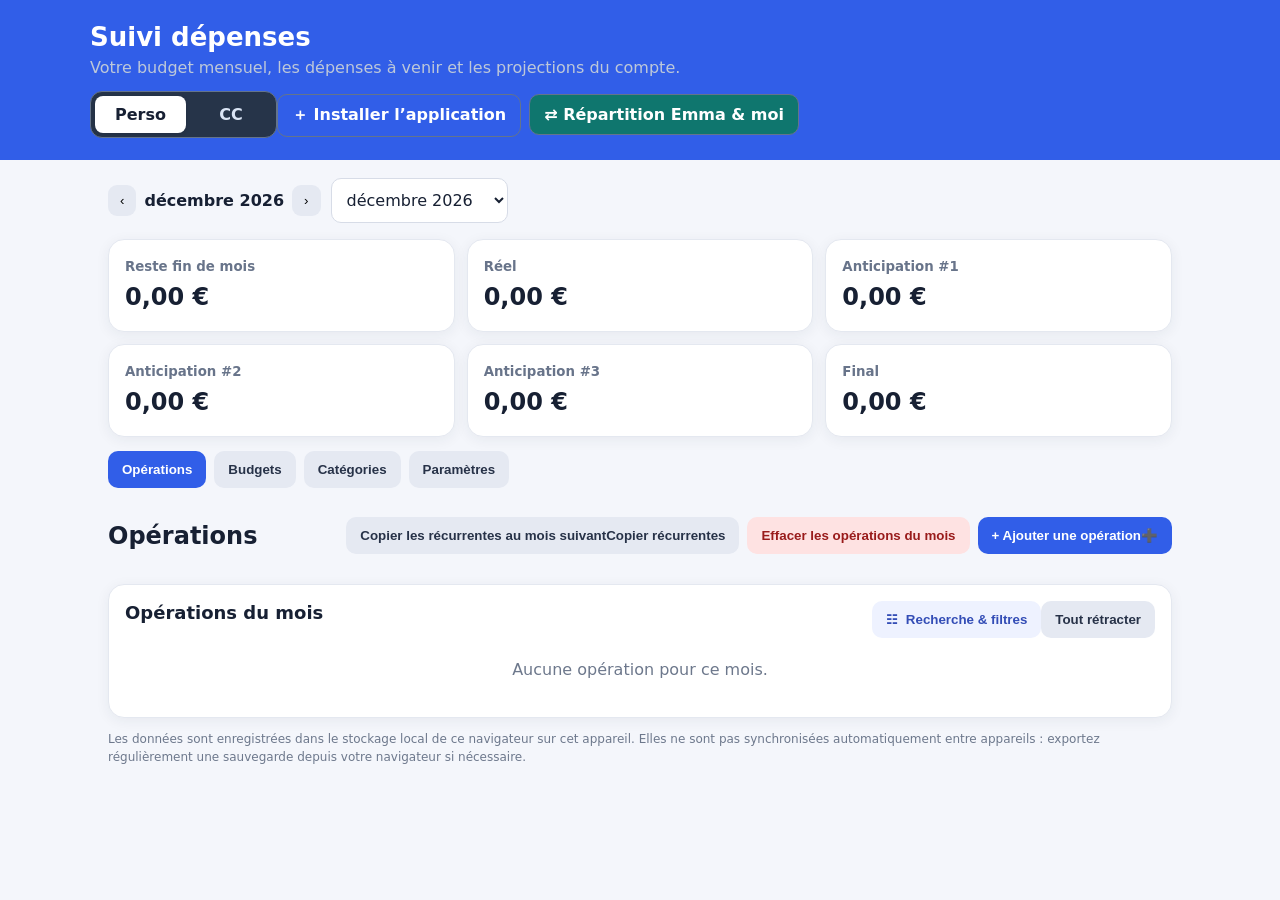
==== index.html @ 4df4a5d5 "Change la couleur de la bannière selon le profil" ====
<!doctype html>
<html lang="fr"><head><meta charset="utf-8"><meta name="viewport" content="width=device-width,initial-scale=1"><meta name="theme-color" content="#101827"><meta name="description" content="Suivi de vos dépenses, budgets et projections mensuelles."><meta name="mobile-web-app-capable" content="yes"><meta name="apple-mobile-web-app-capable" content="yes"><meta name="apple-mobile-web-app-status-bar-style" content="black-translucent"><link rel="manifest" href="/manifest.json"><link rel="icon" href="/icon.svg" type="image/svg+xml"><link rel="apple-touch-icon" href="/icon.svg"><title>Suivi dépenses</title>
<style>
:root{font-family:Inter,system-ui,-apple-system,Segoe UI,sans-serif;color:#172033;background:#f4f6fb}*{box-sizing:border-box}body{margin:0}.top{background:#315ee8;color:white;padding:22px max(18px,calc((100% - 1100px)/2));}.top.profile-cc{background:#9b1349}.top h1{margin:0;font-size:26px}.top p{margin:6px 0 0;color:#bdc8d9}.profile-toggle{display:inline-flex;gap:4px;padding:4px;margin-top:14px;border:1px solid #64748b;border-radius:12px;background:#263449}.profile-toggle button{border:0;border-radius:8px;padding:9px 20px;background:transparent;color:#dbe5f5;font:inherit;font-weight:750;cursor:pointer;min-width:82px}.profile-toggle button.active{background:#fff;color:#172033;box-shadow:0 1px 4px #0002}.install-app{margin-top:14px;border:1px solid #64748b;border-radius:10px;padding:10px 14px;background:#315ee8;color:#fff;font:inherit;font-weight:700;cursor:pointer}.install-help{font-size:12px;color:#dbe5f5;margin-top:8px;max-width:560px}.wrap{max-width:1100px;margin:auto;padding:18px}.toolbar{display:flex;gap:10px;flex-wrap:wrap;align-items:center;margin-bottom:16px}.toolbar input,.toolbar select,.field input,.field select,.field textarea{border:1px solid #d7dce7;border-radius:10px;padding:11px;background:white;font:inherit;width:100%;color:#172033}.toolbar select{width:auto;min-width:145px}.tabs{display:flex;gap:8px;overflow:auto;margin:14px 0}.tabs button,.btn{border:0;border-radius:10px;padding:11px 14px;font-weight:650;cursor:pointer;background:#e5e9f2;color:#273248;white-space:nowrap}.tabs button.active,.btn.primary{background:#315ee8;color:white}.btn.danger{background:#fee2e2;color:#991b1b}.grid{display:grid;grid-template-columns:repeat(3,minmax(0,1fr));gap:12px}.metric,.panel{background:white;border:1px solid #e4e8f0;border-radius:16px;padding:16px;box-shadow:0 3px 14px #1c2a4410}.metric{appearance:none;font:inherit;color:inherit;text-align:left;width:100%;cursor:pointer;transition:box-shadow .18s,border-color .18s}.metric:focus-visible{outline:3px solid #9bb5ff;outline-offset:2px}.metric.expanded{border-color:#9aaddb;box-shadow:0 4px 18px #315ee822}.metric small{color:#68748a;font-weight:650}.metric strong{display:block;font-size:24px;margin:8px 0 4px;overflow-wrap:anywhere}.metric span{font-size:12px;color:#68748a}.metric .metric-detail{display:none;margin-top:10px;padding-top:10px;border-top:1px solid #edf0f5;line-height:1.5}.metric.expanded .metric-detail{display:block}.panel{margin-top:14px}.panel h2{font-size:18px;margin:0 0 14px}.formgrid{display:grid;grid-template-columns:repeat(2,minmax(0,1fr));gap:12px}.field label{display:block;font-size:13px;font-weight:700;margin-bottom:6px;color:#536078}.field.full{grid-column:1/-1}.checkrow{display:flex;gap:14px;flex-wrap:wrap}.checkrow label{display:flex;align-items:center;gap:6px;font-size:14px}.checkrow input{width:auto}.actions{display:flex;gap:8px;flex-wrap:wrap;margin-top:14px}.list{display:flex;flex-direction:column;gap:8px}.entry-group{display:flex;flex-direction:column;gap:8px;margin-top:14px}.entry-group:first-child{margin-top:0}.entry-group-title{font-size:15px;margin:0;padding:9px 12px;background:#eef2f8;border-radius:9px;color:#26344d}.entry-group-title span{font-size:12px;font-weight:500;color:#68748a}.entry-group.upcoming-recurring .item{background:#eaf2ff;border-color:#bfd4ff}.entry-group.upcoming-planned .item{background:#fff5df;border-color:#f1d28c}.entry-group.upcoming-after-salary .item{background:#f1eaff;border-color:#d7c5ff}.entry-group.upcoming-other .item{background:#e4f7ed;border-color:#b5e4ca}.modal{position:fixed;inset:0;z-index:1000;display:flex;align-items:center;justify-content:center;padding:16px}.modal.hidden{display:none!important}.modal-backdrop{position:absolute;inset:0;background:#101827aa}.modalbox{position:relative;z-index:1;background:white;border-radius:16px;padding:18px;width:min(680px,100%);max-height:calc(100dvh - 32px);overflow:auto;box-shadow:0 20px 70px #0004}.modalbox .sectionhead{margin-bottom:14px}.modalbox .sectionhead h2{margin:0}.item{border:1px solid #e4e8f0;border-radius:12px;padding:10px 12px;display:flex;flex-direction:column;gap:8px}.itemmain{min-width:0}.itemtop{display:flex;align-items:center;justify-content:space-between;gap:10px}.itemmain b{display:block;min-width:0;overflow-wrap:anywhere;font-size:15px;line-height:1.3}.itemamount{display:flex;align-items:center;gap:5px;flex-shrink:0}.item .actions{display:grid;grid-template-columns:repeat(5,minmax(0,1fr));gap:5px;margin-top:0}.item .actions .btn{min-width:0;padding:7px 3px;font-size:11px;border-radius:8px;white-space:nowrap}.item>div:last-child{text-align:left!important;margin-top:0}.item .amount{font-size:15px}.meta{font-size:12px;color:#69758a;margin-top:4px}.amount{font-weight:750;white-space:nowrap}.positive{color:#16804a}.negative{color:#c33c48}.pill{display:inline-block;background:#eef2ff;color:#334db6;border-radius:20px;padding:3px 7px;font-size:11px;margin:3px 3px 0 0}.muted{color:#6d788c}.empty{padding:22px;text-align:center;color:#6d788c}.budgetrow{display:grid;grid-template-columns:1fr auto;gap:8px;padding:12px 0;border-bottom:1px solid #edf0f5}.budgetrow.over-budget{background:#fff0f3;border:1px solid #f3b8c5;border-radius:10px;padding:12px}.bar{height:7px;background:#e9edf5;border-radius:9px;overflow:visible;margin-top:7px}.bar i{display:block;height:100%;background:#4265e8}.hidden{display:none!important}.note{font-size:12px;color:#6d788c;line-height:1.5}.sectionhead{display:flex;justify-content:space-between;gap:12px;align-items:center;flex-wrap:wrap}.monthnav{display:flex;gap:8px;align-items:center}.monthnav button{border:0;border-radius:9px;padding:8px 12px;background:#e5e9f2}.monthnav strong{min-width:120px;text-align:center}@media(max-width:700px){.grid{grid-template-columns:repeat(2,minmax(0,1fr))}.metric strong{font-size:20px}.formgrid{grid-template-columns:1fr}.field.full{grid-column:auto}.wrap{padding:12px}.item .actions .btn{font-size:10px;padding:7px 2px}}@media(max-width:390px){.grid{grid-template-columns:1fr 1fr}.metric{padding:12px}.metric strong{font-size:18px}}
\n.entry-tools{display:flex;align-items:center;gap:8px;flex-wrap:wrap}.entry-filter-trigger{display:inline-flex;align-items:center;gap:8px;background:#eef2ff;color:#334db6}.filter-count{display:inline-flex;align-items:center;justify-content:center;min-width:20px;height:20px;padding:0 6px;border-radius:20px;background:#315ee8;color:#fff;font-size:11px}.entry-filters-box{width:min(520px,100%)}.entry-filter-fields{display:grid;grid-template-columns:1fr 1fr;gap:14px;margin-top:18px}.entry-filter-fields .field{min-width:0}.entry-filter-fields input,.entry-filter-fields select{width:100%;border:1px solid #d7dce7;border-radius:10px;padding:11px;background:white;font:inherit;color:#172033}.entry-filter-actions{display:flex;justify-content:space-between;gap:10px;margin-top:20px}.entry-filter-actions .btn.primary{margin-left:auto}@media(max-width:700px){.entry-tools{width:100%;justify-content:space-between}.entry-tools .btn{padding:9px 11px;font-size:13px}.entry-filters-box{align-self:flex-end;width:100%;max-width:none;margin:0;border-radius:18px 18px 0 0;max-height:min(82dvh,720px);padding:20px 18px calc(18px + env(safe-area-inset-bottom))}.modal#entryFiltersModal{align-items:flex-end;padding:0}.entry-filter-fields{grid-template-columns:1fr;gap:12px}.entry-filter-actions{position:sticky;bottom:-20px;background:white;padding:12px 0 2px}.entry-filter-actions .btn{flex:1}}\n.mobile-action-label{display:none}.delete-month-icon{display:none}@media(max-width:700px){.entries-heading{display:block}.entry-main-actions{display:grid;grid-template-columns:minmax(0,1fr) 42px minmax(0,1fr);gap:6px;width:100%;margin-top:10px!important;flex-wrap:nowrap}.entry-main-actions .btn{min-width:0;width:100%;height:42px;padding:7px 5px;display:flex;align-items:center;justify-content:center;text-align:center;white-space:nowrap;font-size:11px;line-height:1.15}.entry-main-actions .mobile-action-label{display:inline}.entry-main-actions .desktop-action-label{display:none}.entry-main-actions .delete-month-button{padding:6px}.entry-main-actions .delete-month-icon{display:inline;font-size:20px;line-height:1}}@media(max-width:390px){.entry-main-actions{grid-template-columns:minmax(0,1fr) 38px minmax(0,1fr);gap:5px}.entry-main-actions .btn{font-size:10px;padding:6px 3px}}@media(max-width:700px){.entry-main-actions .btn.primary#openEntryModal{width:42px;min-width:42px;height:42px;padding:0;margin:0 auto;border-radius:12px;font-size:20px;line-height:1}.entry-main-actions .btn.primary#openEntryModal .mobile-action-label{font-size:20px;line-height:1}}@media(max-width:390px){.entry-main-actions .btn.primary#openEntryModal{width:38px;min-width:38px;height:38px}}
@media(max-width:700px){.entry-main-actions{width:max-content;max-width:100%;margin-left:auto!important;grid-template-columns:max-content 42px 42px;justify-content:end}.entry-main-actions .btn:first-child{width:auto;min-width:0;padding-left:10px;padding-right:10px}.entry-main-actions .btn.primary#openEntryModal{margin-left:0;margin-right:0}}@media(max-width:390px){.entry-main-actions{grid-template-columns:max-content 38px 38px}.entry-main-actions .btn:first-child{padding-left:8px;padding-right:8px}}
@media(max-width:700px){.entries-heading{display:flex;align-items:center;justify-content:space-between;gap:8px;flex-wrap:nowrap}.entries-heading>h2{margin:0;flex:0 0 auto}.entries-heading .entry-main-actions{margin-top:0!important;margin-left:auto!important;flex:0 0 auto}}
\n.top.profile-cc{background:#be185d}.top.profile-cc p{color:#fce7f3}.top.profile-cc .profile-toggle{background:#9d174d;border-color:#f9a8d4}\n</style></head><body><header class="top"><h1>Suivi dépenses</h1><p>Votre budget mensuel, les dépenses à venir et les projections du compte.</p><div class="profile-toggle" role="group" aria-label="Espace de suivi"><button type="button" data-profile="perso" id="profilePerso" aria-pressed="true">Perso</button><button type="button" data-profile="cc" id="profileCC" aria-pressed="false">CC</button></div><button id="installApp" class="install-app" type="button">＋ Installer l’application</button><div id="installHelp" class="install-help" hidden></div><button id="sharedCalcOpen" class="install-app" type="button" style="margin-left:8px;background:#0f766e">⇄ Répartition Emma & moi</button></header><main class="wrap">
<div class="toolbar"><div class="monthnav"><button id="prev">‹</button><strong id="monthLabel"></strong><button id="next">›</button></div><div class="field" style="min-width:170px"><select id="monthSelect" aria-label="Mois"></select></div></div>
<div class="grid" id="metrics"></div>
<nav class="tabs"><button class="active" data-tab="entries">Opérations</button><button data-tab="budgets">Budgets</button><button data-tab="categories">Catégories</button><button data-tab="settings">Paramètres</button></nav>
<section id="entries" class="tabcontent">
<div class="sectionhead entries-heading"><h2>Opérations</h2><div class="actions entry-main-actions" style="margin-top:0"><button class="btn" type="button" id="copyRecurring"><span class="desktop-action-label">Copier les récurrentes au mois suivant</span><span class="mobile-action-label">Copier récurrentes</span></button><button class="btn danger delete-month-button" type="button" id="clearMonthEntries" aria-label="Effacer les opérations du mois" title="Effacer les opérations du mois"><span class="delete-month-icon" aria-hidden="true">🗑</span><span class="desktop-action-label">Effacer les opérations du mois</span></button><button class="btn primary" type="button" id="openEntryModal" aria-label="Ajouter une opération" title="Ajouter une opération"><span class="desktop-action-label">+ Ajouter une opération</span><span class="mobile-action-label" aria-hidden="true">➕</span></button></div></div><div class="modal hidden" id="entryModal"><div class="modal-backdrop" id="modalBackdrop"></div><div class="modalbox"><div class="sectionhead"><h2 id="formTitle">Ajouter une opération</h2><button class="btn" type="button" id="closeEntryModal" aria-label="Fermer">✕</button></div><form id="entryForm"><input type="hidden" id="editId"><div class="formgrid">
<div class="field"><label for="label">Libellé</label><input id="label" required placeholder="Ex. Courses, salaire…"></div>
<div class="field"><label for="amount">Montant (€)</label><input id="amount" type="number" step=".01" min="0" required placeholder="0,00"></div>
<div class="field"><label for="type">Type</label><select id="type"><option value="expense">Dépense</option><option value="income">Revenu</option></select></div>
<div class="field"><label for="date">Date prévue / réelle</label><input id="date" type="date" required></div>
<div class="field"><label for="category">Catégorie</label><select id="category"></select></div>
<div class="field"><label for="budget">Budget associé</label><select id="budget"></select></div>
<div class="field full"><div class="checkrow"><label><input id="done" type="checkbox"> Effectuée / reçue</label><label><input id="recurring" type="checkbox"> Récurrente</label><label><input id="planned" type="checkbox"> Prévu</label><label><input id="afterSalary" type="checkbox"> Après salaire</label></div></div>
<div class="field full"><label for="notes">Note (facultatif)</label><input id="notes" placeholder="Détail…"></div></div><div class="actions"><button class="btn primary" type="submit">Enregistrer</button><button class="btn" type="button" id="cancelEdit">Annuler</button></div></form></div></div>
<div class="panel"><div class="sectionhead"><h2>Opérations du mois</h2><div class="entry-tools"><button class="btn entry-filter-trigger" type="button" id="openEntryFilters" aria-haspopup="dialog" aria-controls="entryFiltersModal"><span aria-hidden="true">☷</span> Recherche & filtres <span id="entryFilterCount" class="filter-count hidden"></span></button><button class="btn" type="button" id="toggleAllEntryGroups">Tout rétracter</button></div></div><div id="entryList" class="list"></div></div><div class="modal hidden" id="entryFiltersModal" role="dialog" aria-modal="true" aria-labelledby="entryFiltersTitle"><div class="modal-backdrop" id="entryFiltersBackdrop"></div><div class="modalbox entry-filters-box"><div class="sectionhead"><h2 id="entryFiltersTitle">Recherche, tri et filtres</h2><button class="btn" type="button" id="closeEntryFilters" aria-label="Fermer">✕</button></div><div class="entry-filter-fields"><div class="field"><label for="keywordSearch">Recherche</label><input id="keywordSearch" type="search" aria-label="Rechercher dans les opérations" placeholder="Rechercher une opération…"></div><div class="field"><label for="dateSort">Trier par date</label><select id="dateSort" aria-label="Trier par date"><option value="desc">Date : plus récente</option><option value="asc">Date : plus ancienne</option></select></div><div class="field"><label for="filter">Type d’opération</label><select id="filter" aria-label="Filtrer par type"><option value="all">Toutes</option><option value="expense">Dépenses</option><option value="income">Revenus</option><option value="pending">À effectuer</option><option value="done">Effectuées</option><option value="recurring">Récurrentes</option></select></div><div class="field"><label for="categoryFilter">Catégorie</label><select id="categoryFilter" aria-label="Filtrer par catégorie"><option value="all">Toutes les catégories</option></select></div></div><div class="entry-filter-actions"><button class="btn" type="button" id="resetEntryFilters">Réinitialiser</button><button class="btn primary" type="button" id="applyEntryFilters">Afficher les opérations</button></div></div></div>
</section>
<section id="budgets" class="tabcontent hidden"><div class="panel"><h2>Budgets mensuels</h2><p class="note">Le budget restant correspond au montant défini moins les dépenses effectuées affectées à ce budget.</p><div class="actions" style="margin-bottom:14px"><button class="btn" type="button" id="copyBudgetsPrev">Récupérer les budgets du mois précédent</button></div><form id="budgetForm"><div class="formgrid"><div class="field"><label for="budgetName">Nom du budget</label><input id="budgetName" required placeholder="Ex. Courses"></div><div class="field"><label for="budgetAmount">Montant mensuel (€)</label><input id="budgetAmount" type="number" min="0" step=".01" required></div></div><div class="actions"><button class="btn primary">Ajouter / mettre à jour</button></div></form><div id="budgetList"></div></div></section>
<section id="categories" class="tabcontent hidden"><div class="panel"><h2>Catégories</h2><form id="categoryForm"><div class="formgrid"><div class="field"><label for="categoryName">Nouvelle catégorie</label><input id="categoryName" required placeholder="Ex. Santé"></div></div><div class="actions"><button class="btn primary">Ajouter la catégorie</button></div></form><div id="categoryList" class="list"></div></div></section>
<section id="settings" class="tabcontent hidden">
<div class="panel"><h2>Paramètres — sauvegarde des données</h2>
<p class="note">Les sauvegardes contiennent les opérations, catégories, budgets et soldes. Les données restent sur cet appareil tant que tu ne les exportes pas.</p>
<div class="panel"><h2>Exporter les données</h2><p class="note">Choisis le contenu à sauvegarder. Le fichier JSON pourra être conservé puis réimporté plus tard.</p>
<div class="actions"><button class="btn primary" type="button" id="exportPerso">Exporter Perso</button><button class="btn primary" type="button" id="exportCC">Exporter CC</button><button class="btn primary" type="button" id="exportBoth">Exporter Perso + CC</button></div></div>
<div class="panel"><h2>Importer une sauvegarde</h2><p class="note">Sélectionne un fichier de sauvegarde JSON depuis ton appareil. Seuls les profils présents dans le fichier seront remplacés. Une confirmation sera demandée avant de remplacer les données existantes.</p>
<input id="importFile" type="file" accept=".json,application/json" hidden>
<div class="actions"><button class="btn primary" type="button" id="chooseImport">Choisir un fichier à importer</button></div>
<p id="settingsStatus" class="note" role="status" aria-live="polite"></p></div></div></section>
<p class="note">Les données sont enregistrées dans le stockage local de ce navigateur sur cet appareil. Elles ne sont pas synchronisées automatiquement entre appareils : exportez régulièrement une sauvegarde depuis votre navigateur si nécessaire.</p>
</main>

<style>
#sharedCalcPage{position:fixed;inset:0;z-index:2000;background:#f4f6fb;overflow:auto;display:none;color:#172033}#sharedCalcPage.open{display:block}#sharedCalcPage .sc-top{background:#111827;color:white;padding:18px max(16px,calc((100% - 1000px)/2));position:sticky;top:0;z-index:2}#sharedCalcPage .sc-topline{display:flex;gap:12px;align-items:center;flex-wrap:wrap}#sharedCalcPage .sc-top h1{font-size:22px;margin:0}#sharedCalcPage .sc-body{max-width:1000px;margin:auto;padding:14px}#sharedCalcPage .sc-card{background:#fff;border:1px solid #e4e8f0;border-radius:15px;padding:15px;margin-bottom:13px;box-shadow:0 3px 14px #1c2a4410}#sharedCalcPage h2{font-size:18px;margin:0 0 12px}#sharedCalcPage h3{font-size:15px;margin:0 0 9px}#sharedCalcPage .sc-grid{display:grid;grid-template-columns:repeat(2,minmax(0,1fr));gap:12px}#sharedCalcPage .sc-field label{display:block;font-size:13px;font-weight:700;color:#536078;margin-bottom:5px}#sharedCalcPage input,#sharedCalcPage select{width:100%;min-width:0;border:1px solid #d7dce7;border-radius:9px;padding:10px;background:white;font:inherit;color:#172033}#sharedCalcPage .sc-salary{border:1px solid #e7ebf3;border-radius:12px;padding:12px}#sharedCalcPage .sc-ratio{font-size:24px;font-weight:800;margin-top:8px;color:#0f766e}#sharedCalcPage .sc-muted{font-size:12px;color:#68748a;line-height:1.5}#sharedCalcPage .sc-row{display:grid;grid-template-columns:minmax(0,1fr) auto;gap:8px;align-items:center;padding:12px 0;border-bottom:1px solid #edf0f5}.sc-expense-summary{min-width:0}.sc-expense-title{font-weight:750;overflow-wrap:anywhere}.sc-expense-meta{font-size:13px;color:#68748a;margin-top:3px}.sc-expense-shares{font-size:13px;color:#526d6b;margin-top:5px}.sc-expense-shares b{color:#172033}.sc-edit-fields{grid-column:1/-1;display:grid;grid-template-columns:minmax(0,1.4fr) minmax(90px,.8fr) minmax(110px,1fr);gap:8px;align-items:end}.sc-edit-hint{grid-column:1/-1;font-size:12px}.sc-controls{display:flex;align-items:center;gap:6px}.sc-btn.sc-edit{min-width:36px;padding:8px 10px;background:#e5e9f2;color:#273248}.sc-add-large{display:flex;align-items:center;justify-content:center;gap:10px;width:100%;margin-top:16px;padding:17px 16px!important;border-radius:12px!important;font-size:16px}#sharedCalcPage .sc-rowhead{font-size:12px;font-weight:750;color:#68748a}#sharedCalcPage .sc-check{display:flex;align-items:center;gap:5px;font-size:12px;white-space:nowrap}#sharedCalcPage .sc-check input{width:auto}#sharedCalcPage .sc-delete{border:0;border-radius:8px;padding:9px;background:#fee2e2;color:#991b1b;font-weight:700}#sharedCalcPage .sc-btn{border:0;border-radius:9px;padding:10px 13px;background:#e5e9f2;color:#273248;font-weight:700;cursor:pointer}#sharedCalcPage .sc-btn.primary{background:#0f766e;color:white}#sharedCalcPage .sc-totals{display:grid;grid-template-columns:repeat(3,minmax(0,1fr));gap:10px}#sharedCalcPage .sc-total{background:#f0fdfa;border:1px solid #b9eee4;border-radius:12px;padding:12px}#sharedCalcPage .sc-total small{display:block;color:#526d6b;font-weight:700}#sharedCalcPage .sc-total strong{display:block;font-size:21px;margin-top:6px;overflow-wrap:anywhere}#sharedCalcPage .sc-line{display:flex;justify-content:space-between;gap:10px;padding:8px 0;border-bottom:1px solid #edf0f5}#sharedCalcPage .sc-line:last-child{border-bottom:0}#sharedCalcPage .sc-line span:last-child{font-weight:750;text-align:right}#sharedCalcPage .sc-note{font-size:12px;color:#68748a;line-height:1.5;margin-top:8px}@media(max-width:620px){#sharedCalcPage .sc-grid{grid-template-columns:1fr}#sharedCalcPage .sc-edit-fields{grid-template-columns:1fr 1fr}#sharedCalcPage .sc-edit-fields .sc-field:first-child{grid-column:1/-1}#sharedCalcPage .sc-controls{grid-column:2;grid-row:1;justify-content:flex-end;align-self:start}#sharedCalcPage .sc-totals{grid-template-columns:1fr}#sharedCalcPage .sc-total strong{font-size:22px}}
</style>
<section id="sharedCalcPage" aria-label="Répartition des dépenses communes">
<header class="sc-top"><div class="sc-topline"><button id="sharedCalcBack" class="sc-btn" type="button">← Retour</button><h1>Répartition des dépenses communes</h1></div><div class="sc-muted" style="color:#cbd5e1;margin-top:7px">Calculez le prorata d’Emma et du second participant, puis répartissez les dépenses mensuelles.</div></header>
<div class="sc-body">
<div class="sc-card"><h2>1. Revenus et prorata de participation</h2><p class="sc-muted">Le prorata est calculé sur le revenu net estimé auquel s’ajoute la valeur mensuelle des tickets restaurant. Le taux brut/net est ajustable : il s’agit d’une estimation, pas d’un calcul de paie officiel.</p>
<div class="sc-grid" style="margin-bottom:12px"><div class="sc-field"><label for="scRate">Part du brut correspondant au net (%)</label><input id="scRate" type="number" min="1" max="100" step=".1" value="78"></div><div class="sc-field"><label>Base du prorata</label><input value="Net + tickets restaurant" readonly></div></div>
<div class="sc-grid">
<div class="sc-salary"><h3>Moi</h3><div class="sc-grid"><div class="sc-field"><label for="scMeGross">Salaire brut mensuel (€)</label><input id="scMeGross" type="number" min="0" step=".01" placeholder="0,00"></div><div class="sc-field"><label for="scMeNet">Salaire net mensuel (€)</label><input id="scMeNet" type="number" min="0" step=".01" placeholder="0,00"></div><div class="sc-field" style="grid-column:1/-1"><label for="scMeTR">Tickets restaurant reçus / mois (€)</label><input id="scMeTR" type="number" min="0" step=".01" placeholder="Valeur totale mensuelle"></div></div><div class="sc-muted">Revenu retenu : <b id="scMeBase">0,00 €</b></div><div class="sc-ratio" id="scMeRatio">0 %</div></div>
<div class="sc-salary"><h3>Emma</h3><div class="sc-grid"><div class="sc-field"><label for="scEmmaGross">Salaire brut mensuel (€)</label><input id="scEmmaGross" type="number" min="0" step=".01" placeholder="0,00"></div><div class="sc-field"><label for="scEmmaNet">Salaire net mensuel (€)</label><input id="scEmmaNet" type="number" min="0" step=".01" placeholder="0,00"></div><div class="sc-field" style="grid-column:1/-1"><label for="scEmmaTR">Tickets restaurant reçus / mois (€)</label><input id="scEmmaTR" type="number" min="0" step=".01" placeholder="Valeur totale mensuelle"></div></div><div class="sc-muted">Revenu retenu : <b id="scEmmaBase">0,00 €</b></div><div class="sc-ratio" id="scEmmaRatio">0 %</div></div></div>
</div>
<div class="sc-card"><div><h2 style="margin:0">2. Dépenses et budgets mensuels</h2></div><p class="sc-muted">Choisissez un partage au prorata ou à parts égales (50/50). Les cases TR se trouvent uniquement à côté des totaux de chacun : cochez-les pour déduire les tickets restaurant mensuels de la somme à verser.</p>
<div class="sc-row sc-rowhead" style="display:none"><span>Dépense</span><span>Montant</span><span>Répartition</span><span>TR / action</span></div><div id="scExpenseRows"></div><button id="scAddExpense" class="sc-btn primary sc-add-large" type="button"><span style="font-size:22px;line-height:1">＋</span> Ajouter une dépense à répartir</button>
<div class="sc-note">Les données de cette page sont sauvegardées localement sur cet appareil, séparément des opérations et budgets du suivi principal.</div></div>
<div class="sc-card"><h2>3. Totaux de la répartition</h2><div class="sc-totals"><div class="sc-total"><small>Total des dépenses</small><strong id="scGrandTotal">0,00 €</strong></div><div class="sc-total"><small>À payer par moi</small><label class="sc-check" style="display:flex;align-items:center;gap:6px;margin:7px 0"><input id="scMeDeductTR" type="checkbox"> Déduire mes TR</label><strong id="scMeTotal">0,00 €</strong></div><div class="sc-total"><small>À payer par Emma</small><label class="sc-check" style="display:flex;align-items:center;gap:6px;margin:7px 0"><input id="scEmmaDeductTR" type="checkbox"> Déduire ses TR</label><strong id="scEmmaTotal">0,00 €</strong></div></div><div style="margin-top:12px"><div class="sc-line"><span>Part de moi avant déduction TR</span><span id="scMeBefore">0,00 €</span></div><div class="sc-line"><span>Tickets utilisés pour moi</span><span id="scMeUsed">0,00 €</span></div><div class="sc-line"><span>Part d’Emma avant déduction TR</span><span id="scEmmaBefore">0,00 €</span></div><div class="sc-line"><span>Tickets utilisés pour Emma</span><span id="scEmmaUsed">0,00 €</span></div></div></div>
</div><div class="sc-card" id="scHistoryCard"><h2>4. Sauvegarde et historique</h2><p class="sc-muted">Exportez une sauvegarde de vos salaires et de la répartition, ou enregistrez un instantané daté pour comparer les montants à la situation actuelle. Les sauvegardes restent sur cet appareil tant que vous ne les exportez pas.</p><div style="display:flex;gap:8px;flex-wrap:wrap;margin:12px 0"><button id="scExportBackup" class="sc-btn" type="button">⇩ Exporter la sauvegarde</button><button id="scSaveHistory" class="sc-btn primary" type="button">＋ Enregistrer dans l’historique</button></div><div id="scBackupStatus" class="sc-muted" role="status" style="margin-bottom:10px"></div><div id="scHistoryList"></div></div>
</section>
<script>
(()=>{const KEY='suivi-depenses-repartition-v1', $=id=>document.getElementById(id), money=n=>new Intl.NumberFormat('fr-FR',{style:'currency',currency:'EUR'}).format(Number(n)||0), num=id=>Math.max(0,Number($(id).value)||0), uid=()=>Math.random().toString(36).slice(2,10);
const HISTORY_KEY=KEY+'-history';
const escHistory=v=>String(v??'').replace(/[&<>"']/g,c=>({'&':'&amp;','<':'&lt;','>':'&gt;','"':'&quot;',"'":'&#39;'}[c]));
function readHistory(){try{const h=JSON.parse(localStorage.getItem(HISTORY_KEY));return Array.isArray(h)?h:[]}catch(e){return []}}
function currentSnapshot(){const rate=num('scRate')||78,meGross=num('scMeGross'),meNet=num('scMeNet'),meTR=num('scMeTR'),emmaGross=num('scEmmaGross'),emmaNet=num('scEmmaNet'),emmaTR=num('scEmmaTR');const meBase=meNet+meTR,emmaBase=emmaNet+emmaTR,base=meBase+emmaBase,meRatio=base?meBase/base:.5;let total=0,meBefore=0,emmaBefore=0;const expenses=state.expenses.map(e=>({...e}));expenses.forEach(e=>{const a=Math.max(0,Number(e.amount)||0);total+=a;meBefore+=e.mode==='equal'?a/2:a*meRatio;emmaBefore+=e.mode==='equal'?a/2:a*(1-meRatio)});const meUsed=state.meDeductTR?Math.min(meBefore,meTR):0,emmaUsed=state.emmaDeductTR?Math.min(emmaBefore,emmaTR):0;return {rate,meGross,meNet,meTR,emmaGross,emmaNet,emmaTR,meDeductTR:!!state.meDeductTR,emmaDeductTR:!!state.emmaDeductTR,expenses,summary:{total,meBefore,emmaBefore,meUsed,emmaUsed,meTotal:meBefore-meUsed,emmaTotal:emmaBefore-emmaUsed,meRatio,emmaRatio:1-meRatio}}}
function renderHistory(){const root=$('scHistoryList');if(!root)return;const history=readHistory();if(!history.length){root.innerHTML='<p class="sc-muted">Aucun historique enregistré pour le moment.</p>';return}const now=currentSnapshot();root.innerHTML=history.slice().reverse().map(item=>{const s=item.snapshot||{},a=s.summary||{},d=(x,y)=>money((Number(x)||0)-(Number(y)||0)),date=new Date(item.date).toLocaleString('fr-FR',{dateStyle:'medium',timeStyle:'short'});return '<article style="border:1px solid #dbe3ef;border-radius:12px;padding:12px;margin-top:10px;background:#f8fafc;color:#172033"><div style="display:flex;justify-content:space-between;gap:8px;align-items:flex-start"><strong>'+escHistory(date)+'</strong><button class="sc-delete" type="button" data-history-delete="'+escHistory(item.id)+'" aria-label="Supprimer cet historique">✕</button></div><div class="sc-muted" style="margin:8px 0">Salaires nets — Moi : <b>'+money(s.meNet)+'</b> · Emma : <b>'+money(s.emmaNet)+'</b><br>Bruts — Moi : '+money(s.meGross)+' · Emma : '+money(s.emmaGross)+'<br>Tickets restaurant — Moi : '+money(s.meTR)+' · Emma : '+money(s.emmaTR)+'</div><div class="sc-line"><span>Total des dépenses enregistré</span><b>'+money(a.total)+'</b></div><div class="sc-line"><span>À payer par moi</span><b>'+money(a.meTotal)+' <small style="font-weight:500;color:'+(Math.abs((Number(a.meTotal)||0)-now.summary.meTotal)<.005?'#64748b':((Number(a.meTotal)||0)>now.summary.meTotal?'#b45309':'#0f766e'))+'">(écart actuel : '+d(now.summary.meTotal,a.meTotal)+')</small></b></div><div class="sc-line"><span>À payer par Emma</span><b>'+money(a.emmaTotal)+' <small style="font-weight:500;color:'+(Math.abs((Number(a.emmaTotal)||0)-now.summary.emmaTotal)<.005?'#64748b':((Number(a.emmaTotal)||0)>now.summary.emmaTotal?'#b45309':'#0f766e'))+'">(écart actuel : '+d(now.summary.emmaTotal,a.emmaTotal)+')</small></b></div><div class="sc-line"><span>Total dépenses vs actuel</span><b>'+d(now.summary.total,a.total)+'</b></div><details style="margin-top:8px"><summary style="cursor:pointer;font-weight:700">Voir les dépenses enregistrées</summary><div class="sc-muted" style="margin-top:8px">'+(Array.isArray(s.expenses)&&s.expenses.length?s.expenses.map(e=>'<div class="sc-line"><span>'+escHistory(e.name||'Dépense sans nom')+' ('+(e.mode==='equal'?'50/50':'prorata')+')</span><b>'+money(e.amount)+'</b></div>').join(''):'Aucune dépense enregistrée')+'</div></details></article>'}).join('')}
function exportRepartitionBackup(){const backup={app:'suivi-depenses-repartition',version:1,exportedAt:new Date().toISOString(),current:currentSnapshot(),history:readHistory()};const blob=new Blob([JSON.stringify(backup,null,2)],{type:'application/json'}),fileName='sauvegarde-repartition-'+new Date().toISOString().slice(0,10)+'.json';const url=URL.createObjectURL(blob),a=document.createElement('a');a.href=url;a.download=fileName;document.body.appendChild(a);a.click();a.remove();setTimeout(()=>URL.revokeObjectURL(url),1500);$('scBackupStatus').textContent='Export lancé : '+fileName;}
let state={meGross:0,meNet:0,meTR:0,emmaGross:0,emmaNet:0,emmaTR:0,meDeductTR:false,emmaDeductTR:false,rate:78,expenses:[]};
try{const old=JSON.parse(localStorage.getItem(KEY));if(old&&typeof old==='object')state={...state,...old,expenses:Array.isArray(old.expenses)?old.expenses:[]}}catch(e){}
function save(){localStorage.setItem(KEY,JSON.stringify(state))}
function hydrate(){[['scRate','rate'],['scMeGross','meGross'],['scMeNet','meNet'],['scMeTR','meTR'],['scEmmaGross','emmaGross'],['scEmmaNet','emmaNet'],['scEmmaTR','emmaTR']].forEach(([id,k])=>{$(id).value=state[k]??''});$('scMeDeductTR').checked=!!state.meDeductTR;$('scEmmaDeductTR').checked=!!state.emmaDeductTR;renderRows();calculate()}
const editingExpenseIds=new Set();
function renderRows(){const root=$('scExpenseRows');if(!state.expenses.length){root.innerHTML='<div class="sc-muted" style="padding:18px 0;text-align:center">Aucune dépense à répartir pour le moment.</div>';return}
root.innerHTML=[...state.expenses].sort((a,b)=>String(a.name||'').localeCompare(String(b.name||''),'fr',{sensitivity:'base'})).map(e=>{const editing=editingExpenseIds.has(e.id);return '<div class="sc-row sc-expense" data-id="'+e.id+'">'+(editing?'<div class="sc-edit-fields"><div class="sc-field"><label for="scName'+e.id+'">Dépense / budget</label><input id="scName'+e.id+'" data-k="name" value="'+esc(e.name||'')+'" placeholder="Ex. Crédit, courses…"></div><div class="sc-field"><label for="scAmount'+e.id+'">Montant (€)</label><input id="scAmount'+e.id+'" data-k="amount" type="number" min="0" step=".01" value="'+(Number(e.amount)||'')+'" placeholder="0,00"></div><div class="sc-field sc-mode"><label for="scMode'+e.id+'">Répartition</label><select id="scMode'+e.id+'" data-k="mode"><option value="ratio" '+(e.mode!=='equal'?'selected':'')+'>Au prorata</option><option value="equal" '+(e.mode==='equal'?'selected':'')+'>Égale (50/50)</option></select></div></div>':'<div class="sc-expense-summary"><div class="sc-expense-title">'+esc(e.name||'Nouvelle dépense')+'</div><div class="sc-expense-meta">'+money(e.amount)+' · '+(e.mode==='equal'?'50/50':'Au prorata')+'</div><div class="sc-expense-shares">Moi : <b id="scLineMe'+e.id+'">0,00 €</b><span> · </span>Emma : <b id="scLineEmma'+e.id+'">0,00 €</b></div></div>')+'<div class="sc-controls"><button class="sc-btn sc-edit" type="button" data-edit="'+e.id+'" aria-label="'+(editing?'Terminer la modification':'Modifier cette dépense')+'">'+(editing?'✓':'✎')+'</button><button class="sc-delete" type="button" data-delete="'+e.id+'" aria-label="Supprimer cette dépense">✕</button></div>'+(editing?'<div class="sc-muted sc-edit-hint">Modifie les champs ci-dessus, puis appuie sur ✓ pour terminer.</div>':'')+'</div>'}).join('')}
function esc(v){return String(v??'').replace(/[&<>"']/g,c=>({'&':'&amp;','<':'&lt;','>':'&gt;','"':'&quot;',"'":'&#39;'}[c]))}
function calculate(){const meBase=num('scMeNet')+num('scMeTR'),emmaBase=num('scEmmaNet')+num('scEmmaTR'),baseTotal=meBase+emmaBase,meRatio=baseTotal?meBase/baseTotal:0.5,emmaRatio=1-meRatio;
$('scMeBase').textContent=money(meBase);$('scEmmaBase').textContent=money(emmaBase);$('scMeRatio').textContent=(meRatio*100).toLocaleString('fr-FR',{maximumFractionDigits:2})+' %';$('scEmmaRatio').textContent=(emmaRatio*100).toLocaleString('fr-FR',{maximumFractionDigits:2})+' %';
let total=0,meBefore=0,emmaBefore=0;const lineTotals=[];
state.expenses.forEach(e=>{const amount=Math.max(0,Number(e.amount)||0),m=e.mode==='equal'?amount/2:amount*meRatio,em=e.mode==='equal'?amount/2:amount*emmaRatio;total+=amount;meBefore+=m;emmaBefore+=em;lineTotals.push({e,m,em})});
let meUsed=state.meDeductTR?Math.min(meBefore,num('scMeTR')):0,emmaUsed=state.emmaDeductTR?Math.min(emmaBefore,num('scEmmaTR')):0;lineTotals.forEach(({e,m,em})=>{const ml=$('scLineMe'+e.id),el=$('scLineEmma'+e.id);if(ml)ml.textContent=money(m);if(el)el.textContent=money(em)});const meTotal=meBefore-meUsed,emmaTotal=emmaBefore-emmaUsed;
$('scGrandTotal').textContent=money(total);$('scMeBefore').textContent=money(meBefore);$('scEmmaBefore').textContent=money(emmaBefore);$('scMeUsed').textContent=money(meUsed);$('scEmmaUsed').textContent=money(emmaUsed);$('scMeTotal').textContent=money(meTotal);$('scEmmaTotal').textContent=money(emmaTotal);renderHistory()}

function commit(){state.rate=num('scRate')||78;state.meGross=num('scMeGross');state.meNet=num('scMeNet');state.meTR=num('scMeTR');state.emmaGross=num('scEmmaGross');state.emmaNet=num('scEmmaNet');state.emmaTR=num('scEmmaTR');save();calculate()}
[['scRate','rate'],['scMeGross','meGross'],['scMeNet','meNet'],['scMeTR','meTR'],['scEmmaGross','emmaGross'],['scEmmaNet','emmaNet'],['scEmmaTR','emmaTR']].forEach(([id,key])=>$(id).addEventListener('input',()=>{const rate=num('scRate')/100||.78;if(id.endsWith('Gross')){const netId=id==='scMeGross'?'scMeNet':'scEmmaNet';$(netId).value=(num(id)*rate).toFixed(2)}else if(id.endsWith('Net')){const grossId=id==='scMeNet'?'scMeGross':'scEmmaGross';$(grossId).value=(num(id)/rate).toFixed(2)}commit()}));
$('scMeDeductTR').addEventListener('change',e=>{state.meDeductTR=e.target.checked;save();calculate()});$('scEmmaDeductTR').addEventListener('change',e=>{state.emmaDeductTR=e.target.checked;save();calculate()});
$('scAddExpense').addEventListener('click',()=>{const id=uid();state.expenses.push({id,name:'',amount:0,mode:'ratio'});editingExpenseIds.add(id);save();renderRows();calculate();const field=$('scName'+id);if(field)field.focus()});
$('scExpenseRows').addEventListener('input',e=>{const row=e.target.closest('.sc-row');if(!row)return;const item=state.expenses.find(x=>x.id===row.dataset.id);if(!item)return;const k=e.target.dataset.k;if(!k)return;item[k]=k==='amount'?Math.max(0,Number(e.target.value)||0):e.target.value;save();calculate()});
$('scExpenseRows').addEventListener('change',e=>{const row=e.target.closest('.sc-row');if(!row)return;const item=state.expenses.find(x=>x.id===row.dataset.id);if(!item)return;const k=e.target.dataset.k;if(!k)return;item[k]=k==='tr'?e.target.checked:k==='amount'?Math.max(0,Number(e.target.value)||0):e.target.value;save();calculate()});
$('scExpenseRows').addEventListener('click',e=>{const editId=e.target.closest('[data-edit]')?.dataset.edit;if(editId){if(editingExpenseIds.has(editId))editingExpenseIds.delete(editId);else editingExpenseIds.add(editId);renderRows();calculate();return}const id=e.target.closest('[data-delete]')?.dataset.delete;if(!id)return;editingExpenseIds.delete(id);state.expenses=state.expenses.filter(x=>x.id!==id);save();renderRows();calculate()});
$('sharedCalcOpen').addEventListener('click',()=>{$('sharedCalcPage').classList.add('open');document.body.style.overflow='hidden';hydrate()});
function close(){ $('sharedCalcPage').classList.remove('open');document.body.style.overflow=''}
$('sharedCalcBack').addEventListener('click',close);
$('scExportBackup').addEventListener('click',exportRepartitionBackup);
$('scSaveHistory').addEventListener('click',()=>{commit();const history=readHistory(),snapshot=currentSnapshot();history.push({id:uid(),date:new Date().toISOString(),snapshot});localStorage.setItem(HISTORY_KEY,JSON.stringify(history));$('scBackupStatus').textContent='Historique enregistré le '+new Date().toLocaleString('fr-FR')+'.';renderHistory()});
$('scHistoryList').addEventListener('click',e=>{const id=e.target.closest('[data-history-delete]')?.dataset.historyDelete;if(!id)return;if(!confirm('Supprimer cette entrée de l’historique ?'))return;localStorage.setItem(HISTORY_KEY,JSON.stringify(readHistory().filter(x=>x.id!==id)));renderHistory()});

const rateInit=num('scRate')||78;
hydrate();
})();
</script>
<script>
const KEY='suivi-depenses-v1',PROFILE_KEY='suivi-depenses-profile-v1';const defaults={categories:[{id:'c1',name:'Logement',type:'both'},{id:'c2',name:'Courses',type:'both'},{id:'c3',name:'Transport',type:'both'},{id:'c4',name:'Loisirs',type:'both'},{id:'c5',name:'Santé',type:'both'},{id:'c6',name:'Salaire',type:'both'},{id:'c7',name:'Autres revenus',type:'both'}],budgets:[{id:'b1',name:'Courses',amount:0},{id:'b2',name:'Loisirs',amount:0}],entries:[],openings:{}};let profile=localStorage.getItem(PROFILE_KEY)||'perso';const dataKey=()=>profile==='cc'?KEY+'-cc':KEY;const freshData=()=>({categories:defaults.categories.map(c=>({...c})),budgets:profile==='cc'?[]:defaults.budgets.map(b=>({...b})),entries:[],openings:{},transfers:{}});const loadData=()=>{let value;try{value=JSON.parse(localStorage.getItem(dataKey()))}catch(e){}db=value&&typeof value==='object'?value:freshData();db.categories=db.categories||[];db.budgets=db.budgets||[];db.entries=db.entries||[];db.openings=db.openings||{};db.transfers=db.transfers||{};};let db;loadData();let month=new Date().toISOString().slice(0,7);db.budgets.forEach(b=>{if(!b.month)b.month=month});const $=id=>document.getElementById(id);const money=n=>new Intl.NumberFormat('fr-FR',{style:'currency',currency:'EUR'}).format(n||0);const uid=()=>Math.random().toString(36).slice(2,10);const save=()=>localStorage.setItem(dataKey(),JSON.stringify(db));if(profile==='cc'&&!db.ccSeededOctober2026){const initialCCEntries=[{"id":"cc-oct26-01","label":"Crédit 25 ans","amount":658.64,"type":"expense","date":"2026-10-01","categoryId":"c1","budgetId":"","done":false,"recurring":false,"planned":false,"afterSalary":false,"notes":""},{"id":"cc-oct26-02","label":"Store restant","amount":359.26,"type":"expense","date":"2026-10-01","categoryId":"c1","budgetId":"","done":false,"recurring":false,"planned":false,"afterSalary":false,"notes":""},{"id":"cc-oct26-03","label":"Charges copro","amount":350,"type":"expense","date":"2026-10-01","categoryId":"c1","budgetId":"","done":false,"recurring":false,"planned":false,"afterSalary":false,"notes":""},{"id":"cc-oct26-04","label":"réserve siège auto","amount":180,"type":"expense","date":"2026-10-01","categoryId":"c3","budgetId":"","done":false,"recurring":false,"planned":false,"afterSalary":false,"notes":""},{"id":"cc-oct26-05","label":"Impôts décembre","amount":175,"type":"expense","date":"2026-10-01","categoryId":"c1","budgetId":"","done":false,"recurring":false,"planned":false,"afterSalary":false,"notes":""},{"id":"cc-oct26-06","label":"Impôts novembre","amount":172,"type":"expense","date":"2026-10-01","categoryId":"c1","budgetId":"","done":false,"recurring":false,"planned":false,"afterSalary":false,"notes":""},{"id":"cc-oct26-07","label":"Impôts octobre","amount":172,"type":"expense","date":"2026-10-01","categoryId":"c1","budgetId":"","done":false,"recurring":false,"planned":false,"afterSalary":false,"notes":""},{"id":"cc-oct26-08","label":"Impots fonciers","amount":145,"type":"expense","date":"2026-10-01","categoryId":"c1","budgetId":"","done":false,"recurring":false,"planned":false,"afterSalary":false,"notes":""},{"id":"cc-oct26-09","label":"Faire-part bébé","amount":120,"type":"expense","date":"2026-10-01","categoryId":"c7","budgetId":"","done":false,"recurring":false,"planned":false,"afterSalary":false,"notes":""},{"id":"cc-oct26-10","label":"Crédit 15 ans","amount":117.06,"type":"expense","date":"2026-10-01","categoryId":"c1","budgetId":"","done":false,"recurring":false,"planned":false,"afterSalary":false,"notes":""},{"id":"cc-oct26-11","label":"Courses","amount":96.69,"type":"expense","date":"2026-10-01","categoryId":"c2","budgetId":"","done":false,"recurring":false,"planned":false,"afterSalary":false,"notes":""},{"id":"cc-oct26-12","label":"Télé-péage","amount":86.7,"type":"expense","date":"2026-10-01","categoryId":"c3","budgetId":"","done":false,"recurring":false,"planned":false,"afterSalary":false,"notes":""},{"id":"cc-oct26-13","label":"Courses","amount":86.41,"type":"expense","date":"2026-10-01","categoryId":"c2","budgetId":"","done":false,"recurring":false,"planned":false,"afterSalary":false,"notes":""},{"id":"cc-oct26-14","label":"Courses","amount":83.27,"type":"expense","date":"2026-10-01","categoryId":"c2","budgetId":"","done":false,"recurring":false,"planned":false,"afterSalary":false,"notes":""},{"id":"cc-oct26-15","label":"Assurance prêt","amount":66.28,"type":"expense","date":"2026-10-01","categoryId":"c1","budgetId":"","done":false,"recurring":false,"planned":false,"afterSalary":false,"notes":""},{"id":"cc-oct26-16","label":"Abonnement internet","amount":59.99,"type":"expense","date":"2026-10-01","categoryId":"c1","budgetId":"","done":false,"recurring":false,"planned":false,"afterSalary":false,"notes":""},{"id":"cc-oct26-17","label":"Courses","amount":58.92,"type":"expense","date":"2026-10-01","categoryId":"c2","budgetId":"","done":false,"recurring":false,"planned":false,"afterSalary":false,"notes":""},{"id":"cc-oct26-18","label":"Courses","amount":57.25,"type":"expense","date":"2026-10-01","categoryId":"c2","budgetId":"","done":false,"recurring":false,"planned":false,"afterSalary":false,"notes":""},{"id":"cc-oct26-19","label":"Electricité","amount":48,"type":"expense","date":"2026-10-01","categoryId":"c1","budgetId":"","done":false,"recurring":false,"planned":false,"afterSalary":false,"notes":""},{"id":"cc-oct26-20","label":"Commande bébé","amount":42.79,"type":"expense","date":"2026-10-01","categoryId":"c7","budgetId":"","done":false,"recurring":false,"planned":false,"afterSalary":false,"notes":""},{"id":"cc-oct26-21","label":"Assurance habitation","amount":41.49,"type":"expense","date":"2026-10-01","categoryId":"c1","budgetId":"","done":false,"recurring":false,"planned":false,"afterSalary":false,"notes":""},{"id":"cc-oct26-22","label":"Courses","amount":40.76,"type":"expense","date":"2026-10-01","categoryId":"c2","budgetId":"","done":false,"recurring":false,"planned":false,"afterSalary":false,"notes":""},{"id":"cc-oct26-23","label":"Appartement pharmacie","amount":39.52,"type":"expense","date":"2026-10-01","categoryId":"c5","budgetId":"","done":false,"recurring":false,"planned":false,"afterSalary":false,"notes":""},{"id":"cc-oct26-24","label":"Loisirs amazon","amount":38.34,"type":"expense","date":"2026-10-01","categoryId":"c4","budgetId":"","done":false,"recurring":false,"planned":false,"afterSalary":false,"notes":""},{"id":"cc-oct26-25","label":"Pédiatre","amount":30.85,"type":"expense","date":"2026-10-01","categoryId":"c5","budgetId":"","done":false,"recurring":false,"planned":false,"afterSalary":false,"notes":""},{"id":"cc-oct26-26","label":"Pédiatre","amount":30.85,"type":"expense","date":"2026-10-01","categoryId":"c5","budgetId":"","done":false,"recurring":false,"planned":false,"afterSalary":false,"notes":""},{"id":"cc-oct26-27","label":"H&M bébé","amount":23.98,"type":"expense","date":"2026-10-01","categoryId":"c7","budgetId":"","done":false,"recurring":false,"planned":false,"afterSalary":false,"notes":""},{"id":"cc-oct26-28","label":"Voyage Panshop","amount":19.8,"type":"expense","date":"2026-10-01","categoryId":"c4","budgetId":"","done":false,"recurring":false,"planned":false,"afterSalary":false,"notes":""},{"id":"cc-oct26-29","label":"Frais crédit agricole","amount":8.61,"type":"expense","date":"2026-10-01","categoryId":"c1","budgetId":"","done":false,"recurring":false,"planned":false,"afterSalary":false,"notes":""},{"id":"cc-oct26-30","label":"Courses mini","amount":2.15,"type":"expense","date":"2026-10-01","categoryId":"c2","budgetId":"","done":false,"recurring":false,"planned":false,"afterSalary":false,"notes":""},{"id":"cc-oct26-31","label":"Placement commun","amount":0,"type":"expense","date":"2026-10-01","categoryId":"c7","budgetId":"","done":false,"recurring":false,"planned":false,"afterSalary":false,"notes":""},{"id":"cc-oct26-32","label":"Nounou","amount":0,"type":"expense","date":"2026-10-01","categoryId":"c7","budgetId":"","done":false,"recurring":false,"planned":false,"afterSalary":false,"notes":""},{"id":"cc-oct26-33","label":"Participation Antho Disney + Prime","amount":0,"type":"income","date":"2026-10-01","categoryId":"c7","budgetId":"","done":false,"recurring":false,"planned":false,"afterSalary":false,"notes":""},{"id":"cc-oct26-34","label":"Frais carte bancaire","amount":0,"type":"expense","date":"2026-10-01","categoryId":"c1","budgetId":"","done":false,"recurring":false,"planned":false,"afterSalary":false,"notes":""},{"id":"cc-oct26-35","label":"Budget courses","amount":0,"type":"expense","date":"2026-10-01","categoryId":"c2","budgetId":"","done":false,"recurring":false,"planned":false,"afterSalary":false,"notes":""},{"id":"cc-oct26-36","label":"Budget appartement","amount":0,"type":"expense","date":"2026-10-01","categoryId":"c1","budgetId":"","done":false,"recurring":false,"planned":false,"afterSalary":false,"notes":""},{"id":"cc-oct26-37","label":"Budget télé-péage","amount":0,"type":"expense","date":"2026-10-01","categoryId":"c3","budgetId":"","done":false,"recurring":false,"planned":false,"afterSalary":false,"notes":""},{"id":"cc-oct26-38","label":"Budget voyage","amount":0,"type":"expense","date":"2026-10-01","categoryId":"c4","budgetId":"","done":false,"recurring":false,"planned":false,"afterSalary":false,"notes":""},{"id":"cc-oct26-39","label":"Budget loisirs","amount":0,"type":"expense","date":"2026-10-01","categoryId":"c4","budgetId":"","done":false,"recurring":false,"planned":false,"afterSalary":false,"notes":""},{"id":"cc-oct26-40","label":"Budget cinéma","amount":0,"type":"expense","date":"2026-10-01","categoryId":"c4","budgetId":"","done":false,"recurring":false,"planned":false,"afterSalary":false,"notes":""},{"id":"cc-oct26-41","label":"Placement fin de mois","amount":0,"type":"expense","date":"2026-10-01","categoryId":"c7","budgetId":"","done":false,"recurring":false,"planned":false,"afterSalary":false,"notes":""},{"id":"cc-oct26-42","label":"Liquide courses","amount":10,"type":"expense","date":"2026-10-01","categoryId":"c2","budgetId":"","done":false,"recurring":false,"planned":false,"afterSalary":false,"notes":""},{"id":"cc-oct26-43","label":"Remboursement pédiatre du 20/10","amount":30.85,"type":"income","date":"2026-10-01","categoryId":"c5","budgetId":"","done":false,"recurring":false,"planned":false,"afterSalary":false,"notes":""},{"id":"cc-oct26-44","label":"Courses remboursement mutuelle","amount":30.85,"type":"income","date":"2026-10-01","categoryId":"c5","budgetId":"","done":false,"recurring":false,"planned":false,"afterSalary":false,"notes":""},{"id":"cc-oct26-45","label":"Remboursement Thomas Deseur 39€80","amount":39.8,"type":"income","date":"2026-10-01","categoryId":"c7","budgetId":"","done":false,"recurring":false,"planned":false,"afterSalary":false,"notes":""},{"id":"cc-oct26-46","label":"Part Emma crédit","amount":950,"type":"income","date":"2026-10-01","categoryId":"c7","budgetId":"","done":false,"recurring":false,"planned":false,"afterSalary":false,"notes":""},{"id":"cc-oct26-47","label":"Part Antoine Crédit","amount":1112,"type":"income","date":"2026-10-01","categoryId":"c7","budgetId":"","done":false,"recurring":false,"planned":false,"afterSalary":false,"notes":""}];const existingIds=new Set(db.entries.map(e=>e.id));initialCCEntries.forEach(e=>{if(!existingIds.has(e.id))db.entries.push(e)});db.ccSeededOctober2026=true;save()}const monthEntries=()=>db.entries.filter(e=>e.date&&e.date.slice(0,7)===month);const expenses=es=>es.filter(e=>e.type==='expense');const incomes=es=>es.filter(e=>e.type==='income');const sum=es=>es.reduce((s,e)=>s+(e.type==='income'?1:-1)*Number(e.amount||0),0);const catName=id=>db.categories.find(c=>c.id===id)?.name||'Sans catégorie';const budName=id=>db.budgets.find(b=>b.id===id)?.name||'Sans budget';const special=e=>['salaire','participation crédit appart'].includes((e.label||'').trim().toLocaleLowerCase('fr'));const budgetsForMonth=m=>db.budgets.filter(b=>b.month===m);const budgetSpent=b=>expenses(monthEntries()).filter(e=>e.budgetId===b.id).reduce((s,e)=>s+Number(e.amount||0),0);const budgetIncome=b=>incomes(monthEntries()).filter(e=>e.budgetId===b.id).reduce((s,e)=>s+Number(e.amount||0),0);const budgetRemainingFor=b=>Number(b.amount||0)-budgetSpent(b)+budgetIncome(b);const budgetRemaining=()=>budgetsForMonth(month).reduce((s,b)=>s+Math.max(0,budgetRemainingFor(b)),0);
function calcMonthSummary(targetMonth,cache={}){
 if(cache[targetMonth])return cache[targetMonth];
 const prevDate=new Date(targetMonth+'-01T12:00:00');prevDate.setMonth(prevDate.getMonth()-1);
 const prevMonth=prevDate.toISOString().slice(0,7);
 const hasPriorHistory=db.entries.some(e=>e.date&&e.date.slice(0,7)<targetMonth)
  ||Object.keys(db.openings||{}).some(m=>m&&m<targetMonth)
;
 const openingBase=Number(db.openings[targetMonth]||0);
 const priorFinal=hasPriorHistory?calcMonthSummary(prevMonth,cache).final:openingBase;
 const es=db.entries.filter(e=>e.date&&e.date.slice(0,7)===targetMonth);
 const done=es.filter(e=>e.done),pending=es.filter(e=>!e.done);
 const paidNet=done.reduce((s,e)=>s+(e.type==='income'?1:-1)*Number(e.amount||0),0);
 const realBase=priorFinal+paidNet;
 const real=realBase;
 const expenses=arr=>arr.filter(e=>e.type==='expense');
 const incomes=arr=>arr.filter(e=>e.type==='income');
 const spentForBudget=b=>expenses(es).filter(e=>e.budgetId===b.id).reduce((s,e)=>s+Number(e.amount||0),0);
 const budgetRemaining=budgetsForMonth(targetMonth).reduce((s,b)=>s+Math.max(0,Number(b.amount||0)-spentForBudget(b)),0);
 const a1=real-expenses(pending.filter(e=>e.planned)).reduce((s,e)=>s+Number(e.amount||0),0)+incomes(pending.filter(e=>e.planned)).reduce((s,e)=>s+Number(e.amount||0),0);
 const a2=a1-expenses(pending.filter(e=>e.recurring&&!special(e))).reduce((s,e)=>s+Number(e.amount||0),0);
 const a3=a2-budgetRemaining;
 const final=a3+incomes(pending.filter(e=>(e.label||'').trim().toLocaleLowerCase('fr')==='salaire')).reduce((s,e)=>s+Number(e.amount||0),0)
  -expenses(pending.filter(e=>(e.label||'').trim().toLocaleLowerCase('fr')==='participation crédit appart')).reduce((s,e)=>s+Number(e.amount||0),0)
  -expenses(pending.filter(e=>e.afterSalary&&!special(e))).reduce((s,e)=>s+Number(e.amount||0),0)
  +incomes(pending.filter(e=>e.afterSalary&&!special(e))).reduce((s,e)=>s+Number(e.amount||0),0);
 const result={realBase,real,final};cache[targetMonth]=result;return result;
}
function calcReal(targetMonth){return calcMonthSummary(targetMonth).realBase;}
const collapsedEntryGroups=new Set();
function render(){ $('monthLabel').textContent=new Date(month+'-02').toLocaleDateString('fr-FR',{month:'long',year:'numeric'});$('monthSelect').innerHTML=Array.from({length:25},(_,i)=>{let d=new Date();d.setDate(1);d.setMonth(d.getMonth()+i-12);let m=d.toISOString().slice(0,7);return '<option value="'+m+'" '+(m===month?'selected':'')+'>'+new Date(m+'-02').toLocaleDateString('fr-FR',{month:'long',year:'numeric'})+'</option>'}).join('');let es=monthEntries(),opening=Number(db.openings[month]||0),done=es.filter(e=>e.done),pending=es.filter(e=>!e.done),real=calcReal(month),a1=real-expenses(pending.filter(e=>e.planned)).reduce((s,e)=>s+Number(e.amount),0)+incomes(pending.filter(e=>e.planned)).reduce((s,e)=>s+Number(e.amount),0),a2=a1-expenses(pending.filter(e=>e.recurring&&!special(e))).reduce((s,e)=>s+Number(e.amount),0),a3=a2-budgetRemaining(),final=a3+incomes(pending.filter(e=>(e.label||'').trim().toLocaleLowerCase('fr')==='salaire')).reduce((s,e)=>s+Number(e.amount),0)-expenses(pending.filter(e=>(e.label||'').trim().toLocaleLowerCase('fr')==='participation crédit appart')).reduce((s,e)=>s+Number(e.amount),0)-expenses(pending.filter(e=>e.afterSalary&&!special(e))).reduce((s,e)=>s+Number(e.amount),0)+incomes(pending.filter(e=>e.afterSalary&&!special(e))).reduce((s,e)=>s+Number(e.amount),0),end=sum(es)-budgetRemaining();
const cards=[['Reste fin de mois',end,'Somme des opérations du mois'],['Réel',real,'Final du mois précédent + revenus reçus − dépenses payées'],['Anticipation #1',a1,'Réel − dépenses marquées « Prévu »'],['Anticipation #2',a2,'Ant. #1 − récurrences non effectuées (hors salaire et participation crédit appart)'],['Anticipation #3',a3,'Ant. #2 − budgets restants non utilisés'],['Final',final,'Ant. #3 + salaire à venir (salaire effectué déjà inclus dans le Réel) − participation crédit appart − dépenses après salaire']];$('metrics').innerHTML=cards.map(c=>'<button type="button" class="metric" aria-expanded="false"><small>'+c[0]+'</small><strong class="'+(c[1]<0?'negative':'')+'">'+money(c[1])+'</strong><span class="metric-detail">'+c[2]+'</span></button>').join('');$('metrics').querySelectorAll('.metric').forEach(card=>card.addEventListener('click',()=>{const expanded=card.classList.toggle('expanded');card.setAttribute('aria-expanded',String(expanded))}));
db.categories.forEach(c=>c.type='both');$('category').innerHTML=[...db.categories].sort((a,b)=>a.name.localeCompare(b.name,'fr',{sensitivity:'base'})).map(c=>'<option value="'+c.id+'">'+esc(c.name)+'</option>').join('');$('budget').innerHTML='<option value="">Aucun budget</option>'+[...budgetsForMonth(month)].sort((a,b)=>a.name.localeCompare(b.name,'fr',{sensitivity:'base'})).map(b=>'<option value="'+b.id+'">'+b.name+'</option>').join('');
const categoryFilter=$('categoryFilter'),selectedCategory=categoryFilter.value||'all';categoryFilter.innerHTML='<option value="all">Toutes les catégories</option>'+[...db.categories].sort((a,b)=>a.name.localeCompare(b.name,'fr',{sensitivity:'base'})).map(c=>'<option value="'+c.id+'">'+esc(c.name)+'</option>').join('');categoryFilter.value=[...db.categories].some(c=>c.id===selectedCategory)?selectedCategory:'all';let filter=$('filter').value;let sortDirection=$('dateSort').value||'desc';updateEntryFilterButton();const normalizeSearch=v=>String(v??'').normalize('NFD').replace(/[\u0300-\u036f]/g,'').toLocaleLowerCase('fr');let searchTerms=normalizeSearch($('keywordSearch').value).split(/\s+/).filter(Boolean);let filtered=es.filter(e=>(filter==='all'||filter===e.type||(filter==='pending'&&!e.done)||(filter==='done'&&e.done)||(filter==='recurring'&&e.recurring))&&(categoryFilter.value==='all'||e.categoryId===categoryFilter.value)&&searchTerms.every(term=>normalizeSearch([e.label,e.notes,catName(e.categoryId),budName(e.budgetId),e.date,e.type,e.done?'effectuee':'a venir',e.recurring?'recurrente':'',e.planned?'prevu':'',e.afterSalary?'apres salaire':''].join(' ')).includes(term))).sort((a,b)=>sortDirection==='asc'?a.date.localeCompare(b.date):b.date.localeCompare(a.date));const entryCard=e=>'<div class="item"><div class="itemmain"><div class="itemtop"><b>'+esc(e.label)+'</b><div class="itemamount"><div class="amount '+(e.type==='income'?'positive':'negative')+'">'+(e.type==='income'?'+':'−')+money(e.amount)+'</div>'+(e.budgetId?'<span class="pill" title="Opération associée à un budget" style="font-weight:800">B</span>':'')+'</div></div><div class="meta">'+e.date+' · '+catName(e.categoryId)+(e.budgetId?' · Budget : '+budName(e.budgetId):'')+(e.notes?' · '+esc(e.notes):'')+'</div><div>'+(!e.done?'<span class="pill">À venir</span>':'<span class="pill">Effectuée</span>')+(e.recurring?'<span class="pill">Récurrente</span>':'')+(e.planned?'<span class="pill">Prévu</span>':'')+(e.afterSalary?'<span class="pill">Après salaire</span>':'')+'</div></div><div class="actions"><button class="btn" onclick="editEntry(\''+e.id+'\')">Modifier</button><button class="btn" onclick="toggleDone(\''+e.id+'\')">'+(e.done?'À venir':'Effectuée')+'</button><button class="btn" onclick="duplicateEntry(\''+e.id+'\')">Dupliquer</button><button class="btn" onclick="moveEntryNextMonth(\''+e.id+'\')">Mois suivant</button><button class="btn danger" onclick="deleteEntry(\''+e.id+'\')">Supprimer</button></div></div>';const groups=[{title:'Récurrente à venir',items:filtered.filter(e=>!e.done&&e.recurring)},{title:'Prévu',items:filtered.filter(e=>!e.done&&!e.recurring&&e.planned)},{title:'Après salaire',items:filtered.filter(e=>!e.done&&!e.recurring&&!e.planned&&e.afterSalary)},{title:'Autres opérations à venir',items:filtered.filter(e=>!e.done&&!e.recurring&&!e.planned&&!e.afterSalary)},{title:'Effectué',items:filtered.filter(e=>e.done)}];const visibleGroups=groups.filter(g=>g.items.length);const allCollapsed=visibleGroups.length>0&&visibleGroups.every(g=>collapsedEntryGroups.has(g.title));$('toggleAllEntryGroups').textContent=allCollapsed?'Tout déployer':'Tout rétracter';$('toggleAllEntryGroups').onclick=()=>{if(allCollapsed)visibleGroups.forEach(g=>collapsedEntryGroups.delete(g.title));else visibleGroups.forEach(g=>collapsedEntryGroups.add(g.title));render()};$('entryList').innerHTML=filtered.length?visibleGroups.map(g=>{const collapsed=collapsedEntryGroups.has(g.title);const styleClass=g.title==='Récurrente à venir'?'upcoming-recurring':g.title==='Prévu'?'upcoming-planned':g.title==='Après salaire'?'upcoming-after-salary':g.title==='Autres opérations à venir'?'upcoming-other':'';return '<div class="entry-group '+styleClass+'"><button type="button" class="entry-group-title group-collapse-toggle" data-group-title="'+esc(g.title)+'" aria-expanded="'+(!collapsed)+'" style="width:100%;border:0;text-align:left;cursor:pointer;font:inherit"><span>'+(collapsed?'＋':'−')+' '+esc(g.title)+' <span>('+g.items.length+')</span></span></button>'+(collapsed?'':'<div class="list" style="margin-top:8px">'+g.items.map(entryCard).join('')+'</div>')+'</div>'}).join(''):'<div class="empty">'+(searchTerms.length?'Aucune opération ne correspond à « '+esc($('keywordSearch').value.trim())+' ».':'Aucune opération pour ce mois.')+'</div>';$('entryList').querySelectorAll('[data-group-title]').forEach(button=>button.addEventListener('click',()=>{const title=button.dataset.groupTitle;if(collapsedEntryGroups.has(title))collapsedEntryGroups.delete(title);else collapsedEntryGroups.add(title);render()}));$('budgetList').innerHTML=(()=>{const bs=[...budgetsForMonth(month)].sort((a,b)=>a.name.localeCompare(b.name,'fr',{sensitivity:'base'}));const total=bs.reduce((s,b)=>s+Number(b.amount||0),0),remainingTotal=bs.reduce((s,b)=>s+budgetRemainingFor(b),0);const summary='<div class="grid" style="margin:14px 0"><article class="metric"><small>Total des budgets</small><strong>'+money(total)+'</strong></article><article class="metric"><small>Total restant</small><strong class="'+(remainingTotal<0?'negative':'')+'">'+money(remainingTotal)+'</strong></article></div>';return summary+(bs.map(b=>{let spent=budgetSpent(b),income=budgetIncome(b),netSpent=spent-income,remaining=budgetRemainingFor(b),pct=Number(b.amount)>0?Math.max(0,netSpent/Number(b.amount)*100):0;return '<div class="budgetrow '+(remaining<0?'over-budget':'')+'"><div><b>'+esc(b.name)+'</b><div class="meta">Dépenses : '+money(spent)+' · Revenus : '+money(income)+' · Restant : '+money(remaining)+'</div><div class="bar"><i style="display:block;height:100%;background:#4265e8;width:'+pct+'%"></i></div></div><div style="text-align:right"><b>'+money(b.amount)+'</b><div class="actions"><button class="btn" onclick="editBudget(\''+b.id+'\')">Modifier</button><button class="btn danger" onclick="deleteBudget(\''+b.id+'\')">Supprimer</button></div></div></div>'}).join('')||'<div class="empty">Aucun budget défini.</div>')})();;
$('categoryList').innerHTML=[...db.categories].sort((a,b)=>a.name.localeCompare(b.name,'fr',{sensitivity:'base'})).map(c=>'<div class="item"><div><b>'+esc(c.name)+'</b></div><button class="btn danger" onclick="deleteCategory(\''+c.id+'\')">Supprimer</button></div>').join('');}
function esc(s){return String(s??'').replace(/[&<>"']/g,c=>({'&':'&amp;','<':'&lt;','>':'&gt;','"':'&quot;',"'":'&#39;'}[c]))}
$('entryForm').addEventListener('submit',e=>{e.preventDefault();let id=$('editId').value||uid();let item={id,label:$('label').value.trim(),amount:Number($('amount').value),type:$('type').value,date:$('date').value,categoryId:$('category').value,budgetId:$('budget').value,done:$('done').checked,recurring:$('recurring').checked,planned:$('planned').checked,afterSalary:$('afterSalary').checked,notes:$('notes').value.trim()};let old=db.entries.find(x=>x.id===id);if(old)Object.assign(old,item);else db.entries.push(item);save();resetForm();render()});
function resetForm(){ $('entryForm').reset();$('editId').value='';$('date').value=month+'-'+String(new Date(month+'-01').getDate()).padStart(2,'0');$('formTitle').textContent='Ajouter une opération';$('entryModal').classList.add('hidden')}
window.editEntry=id=>{let e=db.entries.find(x=>x.id===id);if(!e)return;$('editId').value=e.id;['label','amount','type','date','category','budget','notes'].forEach((k,i)=>{$(k).value=[e.label,e.amount,e.type,e.date,e.categoryId,e.budgetId||'',e.notes||''][i]});['done','recurring','planned','afterSalary'].forEach(k=>$(k).checked=!!e[k]);$('formTitle').textContent='Modifier une opération';$('entryModal').classList.remove('hidden')};
window.toggleDone=id=>{let e=db.entries.find(x=>x.id===id);e.done=!e.done;if(e.done){e.planned=false;e.afterSalary=false}save();render()};window.deleteEntry=id=>{if(confirm('Supprimer cette opération ?')){db.entries=db.entries.filter(x=>x.id!==id);save();render()}};window.moveEntryNextMonth=id=>{const e=db.entries.find(x=>x.id===id);if(!e)return;const originalDate=new Date(e.date+'T12:00:00');const day=originalDate.getDate();const target=new Date(originalDate.getFullYear(),originalDate.getMonth()+1,1,12);const lastDay=new Date(target.getFullYear(),target.getMonth()+1,0,12).getDate();target.setDate(Math.min(day,lastDay));const nextDate=target.getFullYear()+'-'+String(target.getMonth()+1).padStart(2,'0')+'-'+String(target.getDate()).padStart(2,'0');if(!confirm('Déplacer « '+e.label+' » du '+e.date+' au '+nextDate+' ?'))return;e.date=nextDate;e.done=false;save();render()};window.duplicateEntry=id=>{let e=db.entries.find(x=>x.id===id);if(!e)return;resetForm();$('label').value=e.label;$('amount').value=e.amount;$('type').value=e.type;$('date').value=e.date;$('category').value=e.categoryId;$('budget').value=e.budgetId||'';$('done').checked=false;$('recurring').checked=!!e.recurring;$('planned').checked=!!e.planned;$('afterSalary').checked=!!e.afterSalary;$('notes').value=e.notes||'';$('editId').value='';$('formTitle').textContent='Dupliquer une opération';$('entryModal').classList.remove('hidden')};$('cancelEdit').onclick=resetForm;$('openEntryModal').onclick=()=>{resetForm();$('entryModal').classList.remove('hidden')};$('copyRecurring').onclick=()=>{const sources=monthEntries().filter(e=>e.recurring);if(!sources.length){alert('Aucune opération récurrente à copier sur ce mois.');return}let next=new Date(month+'-01T12:00:00');next.setMonth(next.getMonth()+1);const targetMonth=next.toISOString().slice(0,7);let added=0;for(const e of sources){const day=Number(e.date.slice(8,10));const target=new Date(targetMonth+'-01T12:00:00');target.setMonth(target.getMonth()+1);target.setDate(0);const date=targetMonth+'-'+String(Math.min(day,target.getDate())).padStart(2,'0');const exists=db.entries.some(x=>x.date===date&&x.recurring&&x.label===e.label&&Number(x.amount)===Number(e.amount)&&x.type===e.type&&x.categoryId===e.categoryId&&x.budgetId===e.budgetId);if(exists)continue;db.entries.push({...e,id:uid(),date,done:false});added++}save();month=targetMonth;resetForm();render();alert(added+' opération(s) récurrente(s) copiée(s) en « à venir » pour '+new Date(targetMonth+'-02').toLocaleDateString('fr-FR',{month:'long',year:'numeric'})+'.'+(added<sources.length?' '+(sources.length-added)+' déjà présente(s) ou ignorée(s).':''))};$('closeEntryModal').onclick=resetForm;$('modalBackdrop').onclick=resetForm;document.addEventListener('keydown',e=>{if(e.key==='Escape')resetForm()});$('filter').onchange=render;$('categoryFilter').onchange=render;$('dateSort').onchange=render;$('keywordSearch').addEventListener('input',render);function closeEntryFilters(){$('entryFiltersModal').classList.add('hidden')}function updateEntryFilterButton(){const count=Number($('keywordSearch').value.trim()!=='')+Number($('filter').value!=='all')+Number($('categoryFilter').value!=='all')+Number($('dateSort').value!=='desc');$('entryFilterCount').textContent=count||'';$('entryFilterCount').classList.toggle('hidden',!count)}$('openEntryFilters').onclick=()=>$('entryFiltersModal').classList.remove('hidden');$('closeEntryFilters').onclick=closeEntryFilters;$('entryFiltersBackdrop').onclick=closeEntryFilters;$('applyEntryFilters').onclick=closeEntryFilters;$('resetEntryFilters').onclick=()=>{$('keywordSearch').value='';$('filter').value='all';$('categoryFilter').value='all';$('dateSort').value='desc';render()};document.addEventListener('keydown',e=>{if(e.key==='Escape')closeEntryFilters()});$('monthSelect').onchange=e=>{month=e.target.value;resetForm();render()};$('prev').onclick=()=>shift(-1);$('next').onclick=()=>shift(1);function shift(n){let d=new Date(month+'-02');d.setMonth(d.getMonth()+n);month=d.toISOString().slice(0,7);resetForm();render()}
$('budgetForm').addEventListener('submit',e=>{e.preventDefault();let name=$('budgetName').value.trim(),amount=Number($('budgetAmount').value),b=db.budgets.find(x=>x.month===month&&x.name.toLocaleLowerCase('fr')===name.toLocaleLowerCase('fr'));if(b)b.amount=amount;else db.budgets.push({id:uid(),name,amount,month});save();e.target.reset();render()});$('copyBudgetsPrev').onclick=()=>{let d=new Date(month+'-02T12:00:00');d.setMonth(d.getMonth()-1);let prevMonth=d.toISOString().slice(0,7),source=budgetsForMonth(prevMonth);if(!source.length){alert('Aucun budget défini pour le mois précédent.');return}source.forEach(src=>{let target=db.budgets.find(b=>b.month===month&&b.name.toLocaleLowerCase('fr')===src.name.toLocaleLowerCase('fr'));if(target)target.amount=src.amount;else db.budgets.push({id:uid(),name:src.name,amount:src.amount,month})});save();render()};window.editBudget=id=>{let b=db.budgets.find(x=>x.id===id);$('budgetName').value=b.name;$('budgetAmount').value=b.amount;window.scrollTo({top:0,behavior:'smooth'})};window.deleteBudget=id=>{if(confirm('Supprimer ce budget ? Les opérations associées seront conservées.')){db.budgets=db.budgets.filter(x=>x.id!==id);save();render()}};
$('categoryForm').addEventListener('submit',e=>{e.preventDefault();let name=$('categoryName').value.trim();if(db.categories.some(c=>c.name.toLocaleLowerCase('fr')===name.toLocaleLowerCase('fr'))){alert('Cette catégorie existe déjà.');return}db.categories.push({id:uid(),name,type:'both'});save();e.target.reset();render()});window.deleteCategory=id=>{if(confirm('Supprimer cette catégorie ? Les opérations déjà saisies seront conservées.')){db.categories=db.categories.filter(x=>x.id!==id);save();render()}};
document.querySelectorAll('[data-tab]').forEach(b=>b.onclick=()=>{document.querySelectorAll('[data-tab]').forEach(x=>x.classList.toggle('active',x===b));document.querySelectorAll('.tabcontent').forEach(x=>x.classList.toggle('hidden',x.id!==b.dataset.tab))});$('type').onchange=()=>{let allowed=[...db.categories].sort((a,b)=>a.name.localeCompare(b.name,'fr',{sensitivity:'base'}));$('category').innerHTML=allowed.map(c=>'<option value="'+c.id+'">'+esc(c.name)+'</option>').join('')};$('date').value=month+'-01';function updateProfileToggle(){[['perso',$('profilePerso')],['cc',$('profileCC')]].forEach(([p,b])=>{b.classList.toggle('active',profile===p);b.setAttribute('aria-pressed',String(profile===p))});document.querySelector('.top').classList.toggle('profile-cc',profile==='cc')}function switchProfile(next){if(next===profile)return;save();profile=next;localStorage.setItem(PROFILE_KEY,profile);loadData();resetForm();updateProfileToggle();render()}$('profilePerso').onclick=()=>switchProfile('perso');$('profileCC').onclick=()=>switchProfile('cc');updateProfileToggle();render();
// Paramètres : export et import des données locales Perso / CC.
function readProfileForBackup(p){const raw=localStorage.getItem(p==='cc'?KEY+'-cc':KEY);if(!raw)return freshDataForProfile(p);try{return JSON.parse(raw)}catch(e){throw new Error('Les données du profil '+p.toUpperCase()+' sont illisibles.')}} 
function freshDataForProfile(p){return {categories:defaults.categories.map(c=>({...c})),budgets:p==='cc'?[]:defaults.budgets.map(b=>({...b})),entries:[],openings:{},transfers:{}}}
async function exportBackup(which){
  try{
    const profiles={};if(which==='perso'||which==='both')profiles.perso=readProfileForBackup('perso');if(which==='cc'||which==='both')profiles.cc=readProfileForBackup('cc');
    const backup={app:'suivi-depenses',version:1,exportedAt:new Date().toISOString(),profiles};
    const blob=new Blob([JSON.stringify(backup,null,2)],{type:'application/json'});
    const fileName='suivi-depenses-'+which+'-'+new Date().toISOString().slice(0,10)+'.json';
    if(window.showSaveFilePicker){
      try{const handle=await window.showSaveFilePicker({suggestedName:fileName,types:[{description:'Sauvegarde Suivi dépenses (JSON)',accept:{'application/json':['.json']}}]});const writable=await handle.createWritable();await writable.write(blob);await writable.close();$('settingsStatus').textContent='Sauvegarde enregistrée : '+fileName;return}catch(err){if(err&&err.name==='AbortError')return;/* fallback navigateur */}
    }
    const url=URL.createObjectURL(blob),a=document.createElement('a');a.href=url;a.download=fileName;document.body.appendChild(a);a.click();a.remove();setTimeout(()=>URL.revokeObjectURL(url),1500);
    $('settingsStatus').textContent='Export lancé : '+fileName+'. Le navigateur choisit le dossier de téléchargement, selon ses paramètres.';
  }catch(err){alert('Impossible de créer la sauvegarde : '+err.message)}
}

$('clearMonthEntries').onclick=()=>{
 const monthItems=db.entries.filter(e=>String(e.date||'').slice(0,7)===month);
 if(!monthItems.length){alert('Aucune opération à effacer pour ce mois ('+new Date(month+'-02T12:00:00').toLocaleDateString('fr-FR',{month:'long',year:'numeric'})+').');return}
 const label=new Date(month+'-02T12:00:00').toLocaleDateString('fr-FR',{month:'long',year:'numeric'});
 const profileLabel=profile==='cc'?'CC':'Perso';
 if(!confirm('ATTENTION — Effacer les '+monthItems.length+' opération(s) de '+label+' dans le profil '+profileLabel+' ?\n\nSeules les opérations datées de ce mois seront supprimées. Les opérations des autres mois, catégories, budgets, soldes et transferts seront conservés. Cette action est irréversible sans sauvegarde.'))return;
 const ids=new Set(monthItems.map(e=>e.id));
 db.entries=db.entries.filter(e=>!ids.has(e.id));
 save();render();
 alert(monthItems.length+' opération(s) supprimée(s) pour '+label+' ('+profileLabel+').');
};
$('exportPerso').onclick=()=>exportBackup('perso');$('exportCC').onclick=()=>exportBackup('cc');$('exportBoth').onclick=()=>exportBackup('both');
$('chooseImport').onclick=()=>{$('importFile').value='';$('importFile').click()};
$('importFile').addEventListener('change',async e=>{
  const file=e.target.files&&e.target.files[0];if(!file)return;
  try{
    const backup=JSON.parse(await file.text());
    if(!backup||backup.app!=='suivi-depenses'||backup.version!==1||!backup.profiles||typeof backup.profiles!=='object')throw new Error('Ce fichier ne semble pas être une sauvegarde Suivi dépenses valide.');
    const included=Object.keys(backup.profiles).filter(p=>p==='perso'||p==='cc');
    if(!included.length)throw new Error('Aucun profil Perso ou CC trouvé dans ce fichier.');
    for(const p of included){const d=backup.profiles[p];if(!d||!Array.isArray(d.entries)||!Array.isArray(d.categories)||!Array.isArray(d.budgets)||typeof d.openings!=='object')throw new Error('Les données du profil '+p.toUpperCase()+' sont incomplètes ou invalides.');}
    const names=included.map(p=>p==='perso'?'Perso':'CC').join(' et ');
    if(!confirm('Importer '+names+' depuis « '+file.name+' » ? Les données actuelles de '+names+' seront remplacées. Cette action ne peut pas être annulée sans sauvegarde.'))return;
    for(const p of included)localStorage.setItem(p==='cc'?KEY+'-cc':KEY,JSON.stringify(backup.profiles[p]));
    if(included.includes(profile)){loadData();resetForm();render();updateProfileToggle();}
    $('settingsStatus').textContent='Import terminé pour : '+names+'.';
    alert('Import terminé pour : '+names+'.');
  }catch(err){alert('Import impossible : '+err.message)}finally{e.target.value=''}
});
</script><script>if('serviceWorker' in navigator){window.addEventListener('load',()=>navigator.serviceWorker.register('/sw.js',{scope:'/'}).catch(()=>{}));}</script><script>
(()=>{let deferredPrompt=null;const btn=document.getElementById('installApp'),help=document.getElementById('installHelp');if(!btn||!help)return;
const standalone=()=>window.matchMedia('(display-mode: standalone)').matches||window.navigator.standalone===true;
function showHelp(msg){help.hidden=false;help.textContent=msg}
if(standalone()){btn.hidden=true;showHelp('Application installée sur cet appareil.');return}
window.addEventListener('beforeinstallprompt',e=>{e.preventDefault();deferredPrompt=e;btn.hidden=false;btn.textContent='＋ Installer l’application';help.hidden=true});
window.addEventListener('appinstalled',()=>{deferredPrompt=null;btn.hidden=true;showHelp('Installation terminée. Tu peux retrouver Suivi dépenses sur ton écran d’accueil.')});
btn.addEventListener('click',async()=>{if(deferredPrompt){deferredPrompt.prompt();try{await deferredPrompt.userChoice}catch(e){}deferredPrompt=null;return}
showHelp('Pour installer la PWA : ouvre cette adresse dans Google Chrome (pas dans le navigateur intégré d’une autre application), appuie sur ⋮ puis « Installer l’application ». Si ce choix n’apparaît pas, actualise la page et réessaie.');});
})();
</script></body></html>
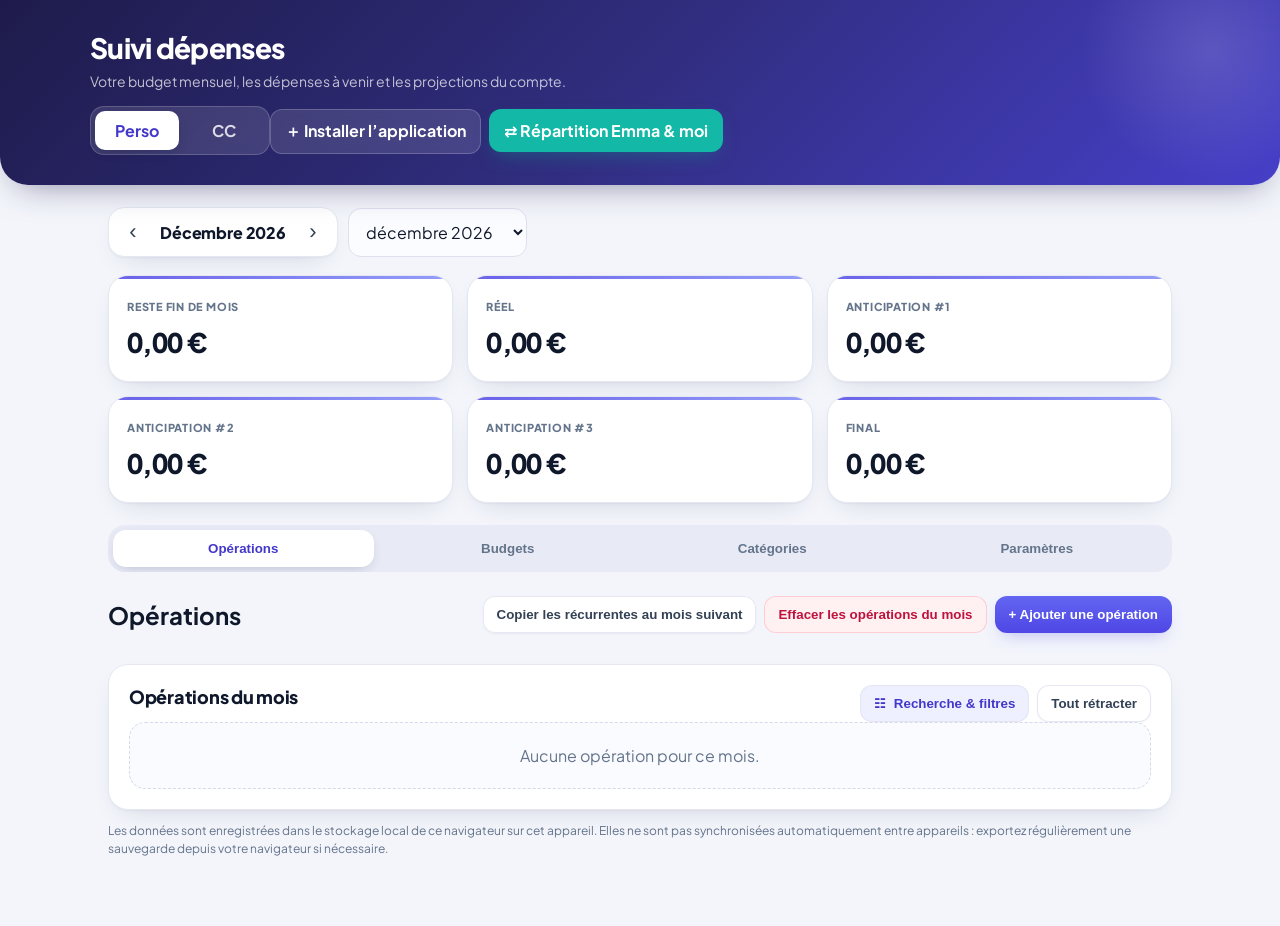
==== commit e3589c49: "Add files via upload" ====
--- a/index.html
+++ b/index.html
@@ -5,7 +5,7 @@
 \n.entry-tools{display:flex;align-items:center;gap:8px;flex-wrap:wrap}.entry-filter-trigger{display:inline-flex;align-items:center;gap:8px;background:#eef2ff;color:#334db6}.filter-count{display:inline-flex;align-items:center;justify-content:center;min-width:20px;height:20px;padding:0 6px;border-radius:20px;background:#315ee8;color:#fff;font-size:11px}.entry-filters-box{width:min(520px,100%)}.entry-filter-fields{display:grid;grid-template-columns:1fr 1fr;gap:14px;margin-top:18px}.entry-filter-fields .field{min-width:0}.entry-filter-fields input,.entry-filter-fields select{width:100%;border:1px solid #d7dce7;border-radius:10px;padding:11px;background:white;font:inherit;color:#172033}.entry-filter-actions{display:flex;justify-content:space-between;gap:10px;margin-top:20px}.entry-filter-actions .btn.primary{margin-left:auto}@media(max-width:700px){.entry-tools{width:100%;justify-content:space-between}.entry-tools .btn{padding:9px 11px;font-size:13px}.entry-filters-box{align-self:flex-end;width:100%;max-width:none;margin:0;border-radius:18px 18px 0 0;max-height:min(82dvh,720px);padding:20px 18px calc(18px + env(safe-area-inset-bottom))}.modal#entryFiltersModal{align-items:flex-end;padding:0}.entry-filter-fields{grid-template-columns:1fr;gap:12px}.entry-filter-actions{position:sticky;bottom:-20px;background:white;padding:12px 0 2px}.entry-filter-actions .btn{flex:1}}\n.mobile-action-label{display:none}.delete-month-icon{display:none}@media(max-width:700px){.entries-heading{display:block}.entry-main-actions{display:grid;grid-template-columns:minmax(0,1fr) 42px minmax(0,1fr);gap:6px;width:100%;margin-top:10px!important;flex-wrap:nowrap}.entry-main-actions .btn{min-width:0;width:100%;height:42px;padding:7px 5px;display:flex;align-items:center;justify-content:center;text-align:center;white-space:nowrap;font-size:11px;line-height:1.15}.entry-main-actions .mobile-action-label{display:inline}.entry-main-actions .desktop-action-label{display:none}.entry-main-actions .delete-month-button{padding:6px}.entry-main-actions .delete-month-icon{display:inline;font-size:20px;line-height:1}}@media(max-width:390px){.entry-main-actions{grid-template-columns:minmax(0,1fr) 38px minmax(0,1fr);gap:5px}.entry-main-actions .btn{font-size:10px;padding:6px 3px}}@media(max-width:700px){.entry-main-actions .btn.primary#openEntryModal{width:42px;min-width:42px;height:42px;padding:0;margin:0 auto;border-radius:12px;font-size:20px;line-height:1}.entry-main-actions .btn.primary#openEntryModal .mobile-action-label{font-size:20px;line-height:1}}@media(max-width:390px){.entry-main-actions .btn.primary#openEntryModal{width:38px;min-width:38px;height:38px}}
 @media(max-width:700px){.entry-main-actions{width:max-content;max-width:100%;margin-left:auto!important;grid-template-columns:max-content 42px 42px;justify-content:end}.entry-main-actions .btn:first-child{width:auto;min-width:0;padding-left:10px;padding-right:10px}.entry-main-actions .btn.primary#openEntryModal{margin-left:0;margin-right:0}}@media(max-width:390px){.entry-main-actions{grid-template-columns:max-content 38px 38px}.entry-main-actions .btn:first-child{padding-left:8px;padding-right:8px}}
 @media(max-width:700px){.entries-heading{display:flex;align-items:center;justify-content:space-between;gap:8px;flex-wrap:nowrap}.entries-heading>h2{margin:0;flex:0 0 auto}.entries-heading .entry-main-actions{margin-top:0!important;margin-left:auto!important;flex:0 0 auto}}
-\n.top.profile-cc{background:#be185d}.top.profile-cc p{color:#fce7f3}.top.profile-cc .profile-toggle{background:#9d174d;border-color:#f9a8d4}\n</style></head><body><header class="top"><h1>Suivi dépenses</h1><p>Votre budget mensuel, les dépenses à venir et les projections du compte.</p><div class="profile-toggle" role="group" aria-label="Espace de suivi"><button type="button" data-profile="perso" id="profilePerso" aria-pressed="true">Perso</button><button type="button" data-profile="cc" id="profileCC" aria-pressed="false">CC</button></div><button id="installApp" class="install-app" type="button">＋ Installer l’application</button><div id="installHelp" class="install-help" hidden></div><button id="sharedCalcOpen" class="install-app" type="button" style="margin-left:8px;background:#0f766e">⇄ Répartition Emma & moi</button></header><main class="wrap">
+\n\n</style><link rel="stylesheet" href="theme.css"></head><body><header class="top"><h1>Suivi dépenses</h1><p>Votre budget mensuel, les dépenses à venir et les projections du compte.</p><div class="profile-toggle" role="group" aria-label="Espace de suivi"><button type="button" data-profile="perso" id="profilePerso" aria-pressed="true">Perso</button><button type="button" data-profile="cc" id="profileCC" aria-pressed="false">CC</button></div><button id="installApp" class="install-app" type="button">＋ Installer l’application</button><div id="installHelp" class="install-help" hidden></div><button id="sharedCalcOpen" class="install-app" type="button" style="margin-left:8px;background:#0f766e">⇄ Répartition Emma & moi</button></header><main class="wrap">
 <div class="toolbar"><div class="monthnav"><button id="prev">‹</button><strong id="monthLabel"></strong><button id="next">›</button></div><div class="field" style="min-width:170px"><select id="monthSelect" aria-label="Mois"></select></div></div>
 <div class="grid" id="metrics"></div>
 <nav class="tabs"><button class="active" data-tab="entries">Opérations</button><button data-tab="budgets">Budgets</button><button data-tab="categories">Catégories</button><button data-tab="settings">Paramètres</button></nav>
@@ -95,7 +95,7 @@
 })();
 </script>
 <script>
-const KEY='suivi-depenses-v1',PROFILE_KEY='suivi-depenses-profile-v1';const defaults={categories:[{id:'c1',name:'Logement',type:'both'},{id:'c2',name:'Courses',type:'both'},{id:'c3',name:'Transport',type:'both'},{id:'c4',name:'Loisirs',type:'both'},{id:'c5',name:'Santé',type:'both'},{id:'c6',name:'Salaire',type:'both'},{id:'c7',name:'Autres revenus',type:'both'}],budgets:[{id:'b1',name:'Courses',amount:0},{id:'b2',name:'Loisirs',amount:0}],entries:[],openings:{}};let profile=localStorage.getItem(PROFILE_KEY)||'perso';const dataKey=()=>profile==='cc'?KEY+'-cc':KEY;const freshData=()=>({categories:defaults.categories.map(c=>({...c})),budgets:profile==='cc'?[]:defaults.budgets.map(b=>({...b})),entries:[],openings:{},transfers:{}});const loadData=()=>{let value;try{value=JSON.parse(localStorage.getItem(dataKey()))}catch(e){}db=value&&typeof value==='object'?value:freshData();db.categories=db.categories||[];db.budgets=db.budgets||[];db.entries=db.entries||[];db.openings=db.openings||{};db.transfers=db.transfers||{};};let db;loadData();let month=new Date().toISOString().slice(0,7);db.budgets.forEach(b=>{if(!b.month)b.month=month});const $=id=>document.getElementById(id);const money=n=>new Intl.NumberFormat('fr-FR',{style:'currency',currency:'EUR'}).format(n||0);const uid=()=>Math.random().toString(36).slice(2,10);const save=()=>localStorage.setItem(dataKey(),JSON.stringify(db));if(profile==='cc'&&!db.ccSeededOctober2026){const initialCCEntries=[{"id":"cc-oct26-01","label":"Crédit 25 ans","amount":658.64,"type":"expense","date":"2026-10-01","categoryId":"c1","budgetId":"","done":false,"recurring":false,"planned":false,"afterSalary":false,"notes":""},{"id":"cc-oct26-02","label":"Store restant","amount":359.26,"type":"expense","date":"2026-10-01","categoryId":"c1","budgetId":"","done":false,"recurring":false,"planned":false,"afterSalary":false,"notes":""},{"id":"cc-oct26-03","label":"Charges copro","amount":350,"type":"expense","date":"2026-10-01","categoryId":"c1","budgetId":"","done":false,"recurring":false,"planned":false,"afterSalary":false,"notes":""},{"id":"cc-oct26-04","label":"réserve siège auto","amount":180,"type":"expense","date":"2026-10-01","categoryId":"c3","budgetId":"","done":false,"recurring":false,"planned":false,"afterSalary":false,"notes":""},{"id":"cc-oct26-05","label":"Impôts décembre","amount":175,"type":"expense","date":"2026-10-01","categoryId":"c1","budgetId":"","done":false,"recurring":false,"planned":false,"afterSalary":false,"notes":""},{"id":"cc-oct26-06","label":"Impôts novembre","amount":172,"type":"expense","date":"2026-10-01","categoryId":"c1","budgetId":"","done":false,"recurring":false,"planned":false,"afterSalary":false,"notes":""},{"id":"cc-oct26-07","label":"Impôts octobre","amount":172,"type":"expense","date":"2026-10-01","categoryId":"c1","budgetId":"","done":false,"recurring":false,"planned":false,"afterSalary":false,"notes":""},{"id":"cc-oct26-08","label":"Impots fonciers","amount":145,"type":"expense","date":"2026-10-01","categoryId":"c1","budgetId":"","done":false,"recurring":false,"planned":false,"afterSalary":false,"notes":""},{"id":"cc-oct26-09","label":"Faire-part bébé","amount":120,"type":"expense","date":"2026-10-01","categoryId":"c7","budgetId":"","done":false,"recurring":false,"planned":false,"afterSalary":false,"notes":""},{"id":"cc-oct26-10","label":"Crédit 15 ans","amount":117.06,"type":"expense","date":"2026-10-01","categoryId":"c1","budgetId":"","done":false,"recurring":false,"planned":false,"afterSalary":false,"notes":""},{"id":"cc-oct26-11","label":"Courses","amount":96.69,"type":"expense","date":"2026-10-01","categoryId":"c2","budgetId":"","done":false,"recurring":false,"planned":false,"afterSalary":false,"notes":""},{"id":"cc-oct26-12","label":"Télé-péage","amount":86.7,"type":"expense","date":"2026-10-01","categoryId":"c3","budgetId":"","done":false,"recurring":false,"planned":false,"afterSalary":false,"notes":""},{"id":"cc-oct26-13","label":"Courses","amount":86.41,"type":"expense","date":"2026-10-01","categoryId":"c2","budgetId":"","done":false,"recurring":false,"planned":false,"afterSalary":false,"notes":""},{"id":"cc-oct26-14","label":"Courses","amount":83.27,"type":"expense","date":"2026-10-01","categoryId":"c2","budgetId":"","done":false,"recurring":false,"planned":false,"afterSalary":false,"notes":""},{"id":"cc-oct26-15","label":"Assurance prêt","amount":66.28,"type":"expense","date":"2026-10-01","categoryId":"c1","budgetId":"","done":false,"recurring":false,"planned":false,"afterSalary":false,"notes":""},{"id":"cc-oct26-16","label":"Abonnement internet","amount":59.99,"type":"expense","date":"2026-10-01","categoryId":"c1","budgetId":"","done":false,"recurring":false,"planned":false,"afterSalary":false,"notes":""},{"id":"cc-oct26-17","label":"Courses","amount":58.92,"type":"expense","date":"2026-10-01","categoryId":"c2","budgetId":"","done":false,"recurring":false,"planned":false,"afterSalary":false,"notes":""},{"id":"cc-oct26-18","label":"Courses","amount":57.25,"type":"expense","date":"2026-10-01","categoryId":"c2","budgetId":"","done":false,"recurring":false,"planned":false,"afterSalary":false,"notes":""},{"id":"cc-oct26-19","label":"Electricité","amount":48,"type":"expense","date":"2026-10-01","categoryId":"c1","budgetId":"","done":false,"recurring":false,"planned":false,"afterSalary":false,"notes":""},{"id":"cc-oct26-20","label":"Commande bébé","amount":42.79,"type":"expense","date":"2026-10-01","categoryId":"c7","budgetId":"","done":false,"recurring":false,"planned":false,"afterSalary":false,"notes":""},{"id":"cc-oct26-21","label":"Assurance habitation","amount":41.49,"type":"expense","date":"2026-10-01","categoryId":"c1","budgetId":"","done":false,"recurring":false,"planned":false,"afterSalary":false,"notes":""},{"id":"cc-oct26-22","label":"Courses","amount":40.76,"type":"expense","date":"2026-10-01","categoryId":"c2","budgetId":"","done":false,"recurring":false,"planned":false,"afterSalary":false,"notes":""},{"id":"cc-oct26-23","label":"Appartement pharmacie","amount":39.52,"type":"expense","date":"2026-10-01","categoryId":"c5","budgetId":"","done":false,"recurring":false,"planned":false,"afterSalary":false,"notes":""},{"id":"cc-oct26-24","label":"Loisirs amazon","amount":38.34,"type":"expense","date":"2026-10-01","categoryId":"c4","budgetId":"","done":false,"recurring":false,"planned":false,"afterSalary":false,"notes":""},{"id":"cc-oct26-25","label":"Pédiatre","amount":30.85,"type":"expense","date":"2026-10-01","categoryId":"c5","budgetId":"","done":false,"recurring":false,"planned":false,"afterSalary":false,"notes":""},{"id":"cc-oct26-26","label":"Pédiatre","amount":30.85,"type":"expense","date":"2026-10-01","categoryId":"c5","budgetId":"","done":false,"recurring":false,"planned":false,"afterSalary":false,"notes":""},{"id":"cc-oct26-27","label":"H&M bébé","amount":23.98,"type":"expense","date":"2026-10-01","categoryId":"c7","budgetId":"","done":false,"recurring":false,"planned":false,"afterSalary":false,"notes":""},{"id":"cc-oct26-28","label":"Voyage Panshop","amount":19.8,"type":"expense","date":"2026-10-01","categoryId":"c4","budgetId":"","done":false,"recurring":false,"planned":false,"afterSalary":false,"notes":""},{"id":"cc-oct26-29","label":"Frais crédit agricole","amount":8.61,"type":"expense","date":"2026-10-01","categoryId":"c1","budgetId":"","done":false,"recurring":false,"planned":false,"afterSalary":false,"notes":""},{"id":"cc-oct26-30","label":"Courses mini","amount":2.15,"type":"expense","date":"2026-10-01","categoryId":"c2","budgetId":"","done":false,"recurring":false,"planned":false,"afterSalary":false,"notes":""},{"id":"cc-oct26-31","label":"Placement commun","amount":0,"type":"expense","date":"2026-10-01","categoryId":"c7","budgetId":"","done":false,"recurring":false,"planned":false,"afterSalary":false,"notes":""},{"id":"cc-oct26-32","label":"Nounou","amount":0,"type":"expense","date":"2026-10-01","categoryId":"c7","budgetId":"","done":false,"recurring":false,"planned":false,"afterSalary":false,"notes":""},{"id":"cc-oct26-33","label":"Participation Antho Disney + Prime","amount":0,"type":"income","date":"2026-10-01","categoryId":"c7","budgetId":"","done":false,"recurring":false,"planned":false,"afterSalary":false,"notes":""},{"id":"cc-oct26-34","label":"Frais carte bancaire","amount":0,"type":"expense","date":"2026-10-01","categoryId":"c1","budgetId":"","done":false,"recurring":false,"planned":false,"afterSalary":false,"notes":""},{"id":"cc-oct26-35","label":"Budget courses","amount":0,"type":"expense","date":"2026-10-01","categoryId":"c2","budgetId":"","done":false,"recurring":false,"planned":false,"afterSalary":false,"notes":""},{"id":"cc-oct26-36","label":"Budget appartement","amount":0,"type":"expense","date":"2026-10-01","categoryId":"c1","budgetId":"","done":false,"recurring":false,"planned":false,"afterSalary":false,"notes":""},{"id":"cc-oct26-37","label":"Budget télé-péage","amount":0,"type":"expense","date":"2026-10-01","categoryId":"c3","budgetId":"","done":false,"recurring":false,"planned":false,"afterSalary":false,"notes":""},{"id":"cc-oct26-38","label":"Budget voyage","amount":0,"type":"expense","date":"2026-10-01","categoryId":"c4","budgetId":"","done":false,"recurring":false,"planned":false,"afterSalary":false,"notes":""},{"id":"cc-oct26-39","label":"Budget loisirs","amount":0,"type":"expense","date":"2026-10-01","categoryId":"c4","budgetId":"","done":false,"recurring":false,"planned":false,"afterSalary":false,"notes":""},{"id":"cc-oct26-40","label":"Budget cinéma","amount":0,"type":"expense","date":"2026-10-01","categoryId":"c4","budgetId":"","done":false,"recurring":false,"planned":false,"afterSalary":false,"notes":""},{"id":"cc-oct26-41","label":"Placement fin de mois","amount":0,"type":"expense","date":"2026-10-01","categoryId":"c7","budgetId":"","done":false,"recurring":false,"planned":false,"afterSalary":false,"notes":""},{"id":"cc-oct26-42","label":"Liquide courses","amount":10,"type":"expense","date":"2026-10-01","categoryId":"c2","budgetId":"","done":false,"recurring":false,"planned":false,"afterSalary":false,"notes":""},{"id":"cc-oct26-43","label":"Remboursement pédiatre du 20/10","amount":30.85,"type":"income","date":"2026-10-01","categoryId":"c5","budgetId":"","done":false,"recurring":false,"planned":false,"afterSalary":false,"notes":""},{"id":"cc-oct26-44","label":"Courses remboursement mutuelle","amount":30.85,"type":"income","date":"2026-10-01","categoryId":"c5","budgetId":"","done":false,"recurring":false,"planned":false,"afterSalary":false,"notes":""},{"id":"cc-oct26-45","label":"Remboursement Thomas Deseur 39€80","amount":39.8,"type":"income","date":"2026-10-01","categoryId":"c7","budgetId":"","done":false,"recurring":false,"planned":false,"afterSalary":false,"notes":""},{"id":"cc-oct26-46","label":"Part Emma crédit","amount":950,"type":"income","date":"2026-10-01","categoryId":"c7","budgetId":"","done":false,"recurring":false,"planned":false,"afterSalary":false,"notes":""},{"id":"cc-oct26-47","label":"Part Antoine Crédit","amount":1112,"type":"income","date":"2026-10-01","categoryId":"c7","budgetId":"","done":false,"recurring":false,"planned":false,"afterSalary":false,"notes":""}];const existingIds=new Set(db.entries.map(e=>e.id));initialCCEntries.forEach(e=>{if(!existingIds.has(e.id))db.entries.push(e)});db.ccSeededOctober2026=true;save()}const monthEntries=()=>db.entries.filter(e=>e.date&&e.date.slice(0,7)===month);const expenses=es=>es.filter(e=>e.type==='expense');const incomes=es=>es.filter(e=>e.type==='income');const sum=es=>es.reduce((s,e)=>s+(e.type==='income'?1:-1)*Number(e.amount||0),0);const catName=id=>db.categories.find(c=>c.id===id)?.name||'Sans catégorie';const budName=id=>db.budgets.find(b=>b.id===id)?.name||'Sans budget';const special=e=>['salaire','participation crédit appart'].includes((e.label||'').trim().toLocaleLowerCase('fr'));const budgetsForMonth=m=>db.budgets.filter(b=>b.month===m);const budgetSpent=b=>expenses(monthEntries()).filter(e=>e.budgetId===b.id).reduce((s,e)=>s+Number(e.amount||0),0);const budgetIncome=b=>incomes(monthEntries()).filter(e=>e.budgetId===b.id).reduce((s,e)=>s+Number(e.amount||0),0);const budgetRemainingFor=b=>Number(b.amount||0)-budgetSpent(b)+budgetIncome(b);const budgetRemaining=()=>budgetsForMonth(month).reduce((s,b)=>s+Math.max(0,budgetRemainingFor(b)),0);
+const KEY='suivi-depenses-v1',PROFILE_KEY='suivi-depenses-profile-v1';const defaults={categories:[{id:'c1',name:'Logement',type:'both'},{id:'c2',name:'Courses',type:'both'},{id:'c3',name:'Transport',type:'both'},{id:'c4',name:'Loisirs',type:'both'},{id:'c5',name:'Santé',type:'both'},{id:'c6',name:'Salaire',type:'both'},{id:'c7',name:'Autres revenus',type:'both'},{id:'c8',name:'Autre',type:'both'}],budgets:[{id:'b1',name:'Courses',amount:0},{id:'b2',name:'Loisirs',amount:0}],entries:[],openings:{}};let profile=localStorage.getItem(PROFILE_KEY)||'perso';const dataKey=()=>profile==='cc'?KEY+'-cc':KEY;const freshData=()=>({categories:defaults.categories.map(c=>({...c})),budgets:profile==='cc'?[]:defaults.budgets.map(b=>({...b})),entries:[],openings:{},transfers:{}});const loadData=()=>{let value;try{value=JSON.parse(localStorage.getItem(dataKey()))}catch(e){}db=value&&typeof value==='object'?value:freshData();db.categories=db.categories||[];if(!db.categories.some(c=>(c.name||'').trim().toLocaleLowerCase('fr')==='autre'))db.categories.push({id:'c8',name:'Autre',type:'both'});db.budgets=db.budgets||[];db.entries=db.entries||[];db.openings=db.openings||{};db.transfers=db.transfers||{};};let db;loadData();let month=new Date().toISOString().slice(0,7);db.budgets.forEach(b=>{if(!b.month)b.month=month});const $=id=>document.getElementById(id);const money=n=>new Intl.NumberFormat('fr-FR',{style:'currency',currency:'EUR'}).format(n||0);const uid=()=>Math.random().toString(36).slice(2,10);const save=()=>localStorage.setItem(dataKey(),JSON.stringify(db));if(profile==='cc'&&!db.ccSeededOctober2026){const initialCCEntries=[{"id":"cc-oct26-01","label":"Crédit 25 ans","amount":658.64,"type":"expense","date":"2026-10-01","categoryId":"c1","budgetId":"","done":false,"recurring":false,"planned":false,"afterSalary":false,"notes":""},{"id":"cc-oct26-02","label":"Store restant","amount":359.26,"type":"expense","date":"2026-10-01","categoryId":"c1","budgetId":"","done":false,"recurring":false,"planned":false,"afterSalary":false,"notes":""},{"id":"cc-oct26-03","label":"Charges copro","amount":350,"type":"expense","date":"2026-10-01","categoryId":"c1","budgetId":"","done":false,"recurring":false,"planned":false,"afterSalary":false,"notes":""},{"id":"cc-oct26-04","label":"réserve siège auto","amount":180,"type":"expense","date":"2026-10-01","categoryId":"c3","budgetId":"","done":false,"recurring":false,"planned":false,"afterSalary":false,"notes":""},{"id":"cc-oct26-05","label":"Impôts décembre","amount":175,"type":"expense","date":"2026-10-01","categoryId":"c1","budgetId":"","done":false,"recurring":false,"planned":false,"afterSalary":false,"notes":""},{"id":"cc-oct26-06","label":"Impôts novembre","amount":172,"type":"expense","date":"2026-10-01","categoryId":"c1","budgetId":"","done":false,"recurring":false,"planned":false,"afterSalary":false,"notes":""},{"id":"cc-oct26-07","label":"Impôts octobre","amount":172,"type":"expense","date":"2026-10-01","categoryId":"c1","budgetId":"","done":false,"recurring":false,"planned":false,"afterSalary":false,"notes":""},{"id":"cc-oct26-08","label":"Impots fonciers","amount":145,"type":"expense","date":"2026-10-01","categoryId":"c1","budgetId":"","done":false,"recurring":false,"planned":false,"afterSalary":false,"notes":""},{"id":"cc-oct26-09","label":"Faire-part bébé","amount":120,"type":"expense","date":"2026-10-01","categoryId":"c7","budgetId":"","done":false,"recurring":false,"planned":false,"afterSalary":false,"notes":""},{"id":"cc-oct26-10","label":"Crédit 15 ans","amount":117.06,"type":"expense","date":"2026-10-01","categoryId":"c1","budgetId":"","done":false,"recurring":false,"planned":false,"afterSalary":false,"notes":""},{"id":"cc-oct26-11","label":"Courses","amount":96.69,"type":"expense","date":"2026-10-01","categoryId":"c2","budgetId":"","done":false,"recurring":false,"planned":false,"afterSalary":false,"notes":""},{"id":"cc-oct26-12","label":"Télé-péage","amount":86.7,"type":"expense","date":"2026-10-01","categoryId":"c3","budgetId":"","done":false,"recurring":false,"planned":false,"afterSalary":false,"notes":""},{"id":"cc-oct26-13","label":"Courses","amount":86.41,"type":"expense","date":"2026-10-01","categoryId":"c2","budgetId":"","done":false,"recurring":false,"planned":false,"afterSalary":false,"notes":""},{"id":"cc-oct26-14","label":"Courses","amount":83.27,"type":"expense","date":"2026-10-01","categoryId":"c2","budgetId":"","done":false,"recurring":false,"planned":false,"afterSalary":false,"notes":""},{"id":"cc-oct26-15","label":"Assurance prêt","amount":66.28,"type":"expense","date":"2026-10-01","categoryId":"c1","budgetId":"","done":false,"recurring":false,"planned":false,"afterSalary":false,"notes":""},{"id":"cc-oct26-16","label":"Abonnement internet","amount":59.99,"type":"expense","date":"2026-10-01","categoryId":"c1","budgetId":"","done":false,"recurring":false,"planned":false,"afterSalary":false,"notes":""},{"id":"cc-oct26-17","label":"Courses","amount":58.92,"type":"expense","date":"2026-10-01","categoryId":"c2","budgetId":"","done":false,"recurring":false,"planned":false,"afterSalary":false,"notes":""},{"id":"cc-oct26-18","label":"Courses","amount":57.25,"type":"expense","date":"2026-10-01","categoryId":"c2","budgetId":"","done":false,"recurring":false,"planned":false,"afterSalary":false,"notes":""},{"id":"cc-oct26-19","label":"Electricité","amount":48,"type":"expense","date":"2026-10-01","categoryId":"c1","budgetId":"","done":false,"recurring":false,"planned":false,"afterSalary":false,"notes":""},{"id":"cc-oct26-20","label":"Commande bébé","amount":42.79,"type":"expense","date":"2026-10-01","categoryId":"c7","budgetId":"","done":false,"recurring":false,"planned":false,"afterSalary":false,"notes":""},{"id":"cc-oct26-21","label":"Assurance habitation","amount":41.49,"type":"expense","date":"2026-10-01","categoryId":"c1","budgetId":"","done":false,"recurring":false,"planned":false,"afterSalary":false,"notes":""},{"id":"cc-oct26-22","label":"Courses","amount":40.76,"type":"expense","date":"2026-10-01","categoryId":"c2","budgetId":"","done":false,"recurring":false,"planned":false,"afterSalary":false,"notes":""},{"id":"cc-oct26-23","label":"Appartement pharmacie","amount":39.52,"type":"expense","date":"2026-10-01","categoryId":"c5","budgetId":"","done":false,"recurring":false,"planned":false,"afterSalary":false,"notes":""},{"id":"cc-oct26-24","label":"Loisirs amazon","amount":38.34,"type":"expense","date":"2026-10-01","categoryId":"c4","budgetId":"","done":false,"recurring":false,"planned":false,"afterSalary":false,"notes":""},{"id":"cc-oct26-25","label":"Pédiatre","amount":30.85,"type":"expense","date":"2026-10-01","categoryId":"c5","budgetId":"","done":false,"recurring":false,"planned":false,"afterSalary":false,"notes":""},{"id":"cc-oct26-26","label":"Pédiatre","amount":30.85,"type":"expense","date":"2026-10-01","categoryId":"c5","budgetId":"","done":false,"recurring":false,"planned":false,"afterSalary":false,"notes":""},{"id":"cc-oct26-27","label":"H&M bébé","amount":23.98,"type":"expense","date":"2026-10-01","categoryId":"c7","budgetId":"","done":false,"recurring":false,"planned":false,"afterSalary":false,"notes":""},{"id":"cc-oct26-28","label":"Voyage Panshop","amount":19.8,"type":"expense","date":"2026-10-01","categoryId":"c4","budgetId":"","done":false,"recurring":false,"planned":false,"afterSalary":false,"notes":""},{"id":"cc-oct26-29","label":"Frais crédit agricole","amount":8.61,"type":"expense","date":"2026-10-01","categoryId":"c1","budgetId":"","done":false,"recurring":false,"planned":false,"afterSalary":false,"notes":""},{"id":"cc-oct26-30","label":"Courses mini","amount":2.15,"type":"expense","date":"2026-10-01","categoryId":"c2","budgetId":"","done":false,"recurring":false,"planned":false,"afterSalary":false,"notes":""},{"id":"cc-oct26-31","label":"Placement commun","amount":0,"type":"expense","date":"2026-10-01","categoryId":"c7","budgetId":"","done":false,"recurring":false,"planned":false,"afterSalary":false,"notes":""},{"id":"cc-oct26-32","label":"Nounou","amount":0,"type":"expense","date":"2026-10-01","categoryId":"c7","budgetId":"","done":false,"recurring":false,"planned":false,"afterSalary":false,"notes":""},{"id":"cc-oct26-33","label":"Participation Antho Disney + Prime","amount":0,"type":"income","date":"2026-10-01","categoryId":"c7","budgetId":"","done":false,"recurring":false,"planned":false,"afterSalary":false,"notes":""},{"id":"cc-oct26-34","label":"Frais carte bancaire","amount":0,"type":"expense","date":"2026-10-01","categoryId":"c1","budgetId":"","done":false,"recurring":false,"planned":false,"afterSalary":false,"notes":""},{"id":"cc-oct26-35","label":"Budget courses","amount":0,"type":"expense","date":"2026-10-01","categoryId":"c2","budgetId":"","done":false,"recurring":false,"planned":false,"afterSalary":false,"notes":""},{"id":"cc-oct26-36","label":"Budget appartement","amount":0,"type":"expense","date":"2026-10-01","categoryId":"c1","budgetId":"","done":false,"recurring":false,"planned":false,"afterSalary":false,"notes":""},{"id":"cc-oct26-37","label":"Budget télé-péage","amount":0,"type":"expense","date":"2026-10-01","categoryId":"c3","budgetId":"","done":false,"recurring":false,"planned":false,"afterSalary":false,"notes":""},{"id":"cc-oct26-38","label":"Budget voyage","amount":0,"type":"expense","date":"2026-10-01","categoryId":"c4","budgetId":"","done":false,"recurring":false,"planned":false,"afterSalary":false,"notes":""},{"id":"cc-oct26-39","label":"Budget loisirs","amount":0,"type":"expense","date":"2026-10-01","categoryId":"c4","budgetId":"","done":false,"recurring":false,"planned":false,"afterSalary":false,"notes":""},{"id":"cc-oct26-40","label":"Budget cinéma","amount":0,"type":"expense","date":"2026-10-01","categoryId":"c4","budgetId":"","done":false,"recurring":false,"planned":false,"afterSalary":false,"notes":""},{"id":"cc-oct26-41","label":"Placement fin de mois","amount":0,"type":"expense","date":"2026-10-01","categoryId":"c7","budgetId":"","done":false,"recurring":false,"planned":false,"afterSalary":false,"notes":""},{"id":"cc-oct26-42","label":"Liquide courses","amount":10,"type":"expense","date":"2026-10-01","categoryId":"c2","budgetId":"","done":false,"recurring":false,"planned":false,"afterSalary":false,"notes":""},{"id":"cc-oct26-43","label":"Remboursement pédiatre du 20/10","amount":30.85,"type":"income","date":"2026-10-01","categoryId":"c5","budgetId":"","done":false,"recurring":false,"planned":false,"afterSalary":false,"notes":""},{"id":"cc-oct26-44","label":"Courses remboursement mutuelle","amount":30.85,"type":"income","date":"2026-10-01","categoryId":"c5","budgetId":"","done":false,"recurring":false,"planned":false,"afterSalary":false,"notes":""},{"id":"cc-oct26-45","label":"Remboursement Thomas Deseur 39€80","amount":39.8,"type":"income","date":"2026-10-01","categoryId":"c7","budgetId":"","done":false,"recurring":false,"planned":false,"afterSalary":false,"notes":""},{"id":"cc-oct26-46","label":"Part Emma crédit","amount":950,"type":"income","date":"2026-10-01","categoryId":"c7","budgetId":"","done":false,"recurring":false,"planned":false,"afterSalary":false,"notes":""},{"id":"cc-oct26-47","label":"Part Antoine Crédit","amount":1112,"type":"income","date":"2026-10-01","categoryId":"c7","budgetId":"","done":false,"recurring":false,"planned":false,"afterSalary":false,"notes":""}];const existingIds=new Set(db.entries.map(e=>e.id));initialCCEntries.forEach(e=>{if(!existingIds.has(e.id))db.entries.push(e)});db.ccSeededOctober2026=true;save()}const monthEntries=()=>db.entries.filter(e=>e.date&&e.date.slice(0,7)===month);const expenses=es=>es.filter(e=>e.type==='expense');const incomes=es=>es.filter(e=>e.type==='income');const sum=es=>es.reduce((s,e)=>s+(e.type==='income'?1:-1)*Number(e.amount||0),0);const catName=id=>db.categories.find(c=>c.id===id)?.name||'Sans catégorie';const budName=id=>db.budgets.find(b=>b.id===id)?.name||'Sans budget';const special=e=>['salaire','participation crédit appart'].includes((e.label||'').trim().toLocaleLowerCase('fr'));const budgetsForMonth=m=>db.budgets.filter(b=>b.month===m);const budgetSpent=b=>expenses(monthEntries()).filter(e=>e.budgetId===b.id).reduce((s,e)=>s+Number(e.amount||0),0);const budgetIncome=b=>incomes(monthEntries()).filter(e=>e.budgetId===b.id).reduce((s,e)=>s+Number(e.amount||0),0);const budgetRemainingFor=b=>Number(b.amount||0)-budgetSpent(b)+budgetIncome(b);const budgetRemaining=()=>budgetsForMonth(month).reduce((s,b)=>s+Math.max(0,budgetRemainingFor(b)),0);
 function calcMonthSummary(targetMonth,cache={}){
  if(cache[targetMonth])return cache[targetMonth];
  const prevDate=new Date(targetMonth+'-01T12:00:00');prevDate.setMonth(prevDate.getMonth()-1);
@@ -132,12 +132,12 @@
 $('categoryList').innerHTML=[...db.categories].sort((a,b)=>a.name.localeCompare(b.name,'fr',{sensitivity:'base'})).map(c=>'<div class="item"><div><b>'+esc(c.name)+'</b></div><button class="btn danger" onclick="deleteCategory(\''+c.id+'\')">Supprimer</button></div>').join('');}
 function esc(s){return String(s??'').replace(/[&<>"']/g,c=>({'&':'&amp;','<':'&lt;','>':'&gt;','"':'&quot;',"'":'&#39;'}[c]))}
 $('entryForm').addEventListener('submit',e=>{e.preventDefault();let id=$('editId').value||uid();let item={id,label:$('label').value.trim(),amount:Number($('amount').value),type:$('type').value,date:$('date').value,categoryId:$('category').value,budgetId:$('budget').value,done:$('done').checked,recurring:$('recurring').checked,planned:$('planned').checked,afterSalary:$('afterSalary').checked,notes:$('notes').value.trim()};let old=db.entries.find(x=>x.id===id);if(old)Object.assign(old,item);else db.entries.push(item);save();resetForm();render()});
-function resetForm(){ $('entryForm').reset();$('editId').value='';$('date').value=month+'-'+String(new Date(month+'-01').getDate()).padStart(2,'0');$('formTitle').textContent='Ajouter une opération';$('entryModal').classList.add('hidden')}
+function resetForm(){ $('entryForm').reset();$('editId').value='';$('date').value=new Date().getFullYear()+'-'+String(new Date().getMonth()+1).padStart(2,'0')+'-'+String(new Date().getDate()).padStart(2,'0');const otherCategory=db.categories.find(c=>(c.name||'').trim().toLocaleLowerCase('fr')==='autre');if(otherCategory)$('category').value=otherCategory.id;$('formTitle').textContent='Ajouter une opération';$('entryModal').classList.add('hidden')}
 window.editEntry=id=>{let e=db.entries.find(x=>x.id===id);if(!e)return;$('editId').value=e.id;['label','amount','type','date','category','budget','notes'].forEach((k,i)=>{$(k).value=[e.label,e.amount,e.type,e.date,e.categoryId,e.budgetId||'',e.notes||''][i]});['done','recurring','planned','afterSalary'].forEach(k=>$(k).checked=!!e[k]);$('formTitle').textContent='Modifier une opération';$('entryModal').classList.remove('hidden')};
 window.toggleDone=id=>{let e=db.entries.find(x=>x.id===id);e.done=!e.done;if(e.done){e.planned=false;e.afterSalary=false}save();render()};window.deleteEntry=id=>{if(confirm('Supprimer cette opération ?')){db.entries=db.entries.filter(x=>x.id!==id);save();render()}};window.moveEntryNextMonth=id=>{const e=db.entries.find(x=>x.id===id);if(!e)return;const originalDate=new Date(e.date+'T12:00:00');const day=originalDate.getDate();const target=new Date(originalDate.getFullYear(),originalDate.getMonth()+1,1,12);const lastDay=new Date(target.getFullYear(),target.getMonth()+1,0,12).getDate();target.setDate(Math.min(day,lastDay));const nextDate=target.getFullYear()+'-'+String(target.getMonth()+1).padStart(2,'0')+'-'+String(target.getDate()).padStart(2,'0');if(!confirm('Déplacer « '+e.label+' » du '+e.date+' au '+nextDate+' ?'))return;e.date=nextDate;e.done=false;save();render()};window.duplicateEntry=id=>{let e=db.entries.find(x=>x.id===id);if(!e)return;resetForm();$('label').value=e.label;$('amount').value=e.amount;$('type').value=e.type;$('date').value=e.date;$('category').value=e.categoryId;$('budget').value=e.budgetId||'';$('done').checked=false;$('recurring').checked=!!e.recurring;$('planned').checked=!!e.planned;$('afterSalary').checked=!!e.afterSalary;$('notes').value=e.notes||'';$('editId').value='';$('formTitle').textContent='Dupliquer une opération';$('entryModal').classList.remove('hidden')};$('cancelEdit').onclick=resetForm;$('openEntryModal').onclick=()=>{resetForm();$('entryModal').classList.remove('hidden')};$('copyRecurring').onclick=()=>{const sources=monthEntries().filter(e=>e.recurring);if(!sources.length){alert('Aucune opération récurrente à copier sur ce mois.');return}let next=new Date(month+'-01T12:00:00');next.setMonth(next.getMonth()+1);const targetMonth=next.toISOString().slice(0,7);let added=0;for(const e of sources){const day=Number(e.date.slice(8,10));const target=new Date(targetMonth+'-01T12:00:00');target.setMonth(target.getMonth()+1);target.setDate(0);const date=targetMonth+'-'+String(Math.min(day,target.getDate())).padStart(2,'0');const exists=db.entries.some(x=>x.date===date&&x.recurring&&x.label===e.label&&Number(x.amount)===Number(e.amount)&&x.type===e.type&&x.categoryId===e.categoryId&&x.budgetId===e.budgetId);if(exists)continue;db.entries.push({...e,id:uid(),date,done:false});added++}save();month=targetMonth;resetForm();render();alert(added+' opération(s) récurrente(s) copiée(s) en « à venir » pour '+new Date(targetMonth+'-02').toLocaleDateString('fr-FR',{month:'long',year:'numeric'})+'.'+(added<sources.length?' '+(sources.length-added)+' déjà présente(s) ou ignorée(s).':''))};$('closeEntryModal').onclick=resetForm;$('modalBackdrop').onclick=resetForm;document.addEventListener('keydown',e=>{if(e.key==='Escape')resetForm()});$('filter').onchange=render;$('categoryFilter').onchange=render;$('dateSort').onchange=render;$('keywordSearch').addEventListener('input',render);function closeEntryFilters(){$('entryFiltersModal').classList.add('hidden')}function updateEntryFilterButton(){const count=Number($('keywordSearch').value.trim()!=='')+Number($('filter').value!=='all')+Number($('categoryFilter').value!=='all')+Number($('dateSort').value!=='desc');$('entryFilterCount').textContent=count||'';$('entryFilterCount').classList.toggle('hidden',!count)}$('openEntryFilters').onclick=()=>$('entryFiltersModal').classList.remove('hidden');$('closeEntryFilters').onclick=closeEntryFilters;$('entryFiltersBackdrop').onclick=closeEntryFilters;$('applyEntryFilters').onclick=closeEntryFilters;$('resetEntryFilters').onclick=()=>{$('keywordSearch').value='';$('filter').value='all';$('categoryFilter').value='all';$('dateSort').value='desc';render()};document.addEventListener('keydown',e=>{if(e.key==='Escape')closeEntryFilters()});$('monthSelect').onchange=e=>{month=e.target.value;resetForm();render()};$('prev').onclick=()=>shift(-1);$('next').onclick=()=>shift(1);function shift(n){let d=new Date(month+'-02');d.setMonth(d.getMonth()+n);month=d.toISOString().slice(0,7);resetForm();render()}
 $('budgetForm').addEventListener('submit',e=>{e.preventDefault();let name=$('budgetName').value.trim(),amount=Number($('budgetAmount').value),b=db.budgets.find(x=>x.month===month&&x.name.toLocaleLowerCase('fr')===name.toLocaleLowerCase('fr'));if(b)b.amount=amount;else db.budgets.push({id:uid(),name,amount,month});save();e.target.reset();render()});$('copyBudgetsPrev').onclick=()=>{let d=new Date(month+'-02T12:00:00');d.setMonth(d.getMonth()-1);let prevMonth=d.toISOString().slice(0,7),source=budgetsForMonth(prevMonth);if(!source.length){alert('Aucun budget défini pour le mois précédent.');return}source.forEach(src=>{let target=db.budgets.find(b=>b.month===month&&b.name.toLocaleLowerCase('fr')===src.name.toLocaleLowerCase('fr'));if(target)target.amount=src.amount;else db.budgets.push({id:uid(),name:src.name,amount:src.amount,month})});save();render()};window.editBudget=id=>{let b=db.budgets.find(x=>x.id===id);$('budgetName').value=b.name;$('budgetAmount').value=b.amount;window.scrollTo({top:0,behavior:'smooth'})};window.deleteBudget=id=>{if(confirm('Supprimer ce budget ? Les opérations associées seront conservées.')){db.budgets=db.budgets.filter(x=>x.id!==id);save();render()}};
 $('categoryForm').addEventListener('submit',e=>{e.preventDefault();let name=$('categoryName').value.trim();if(db.categories.some(c=>c.name.toLocaleLowerCase('fr')===name.toLocaleLowerCase('fr'))){alert('Cette catégorie existe déjà.');return}db.categories.push({id:uid(),name,type:'both'});save();e.target.reset();render()});window.deleteCategory=id=>{if(confirm('Supprimer cette catégorie ? Les opérations déjà saisies seront conservées.')){db.categories=db.categories.filter(x=>x.id!==id);save();render()}};
-document.querySelectorAll('[data-tab]').forEach(b=>b.onclick=()=>{document.querySelectorAll('[data-tab]').forEach(x=>x.classList.toggle('active',x===b));document.querySelectorAll('.tabcontent').forEach(x=>x.classList.toggle('hidden',x.id!==b.dataset.tab))});$('type').onchange=()=>{let allowed=[...db.categories].sort((a,b)=>a.name.localeCompare(b.name,'fr',{sensitivity:'base'}));$('category').innerHTML=allowed.map(c=>'<option value="'+c.id+'">'+esc(c.name)+'</option>').join('')};$('date').value=month+'-01';function updateProfileToggle(){[['perso',$('profilePerso')],['cc',$('profileCC')]].forEach(([p,b])=>{b.classList.toggle('active',profile===p);b.setAttribute('aria-pressed',String(profile===p))});document.querySelector('.top').classList.toggle('profile-cc',profile==='cc')}function switchProfile(next){if(next===profile)return;save();profile=next;localStorage.setItem(PROFILE_KEY,profile);loadData();resetForm();updateProfileToggle();render()}$('profilePerso').onclick=()=>switchProfile('perso');$('profileCC').onclick=()=>switchProfile('cc');updateProfileToggle();render();
+document.querySelectorAll('[data-tab]').forEach(b=>b.onclick=()=>{document.querySelectorAll('[data-tab]').forEach(x=>x.classList.toggle('active',x===b));document.querySelectorAll('.tabcontent').forEach(x=>x.classList.toggle('hidden',x.id!==b.dataset.tab))});$('type').onchange=()=>{let allowed=[...db.categories].sort((a,b)=>a.name.localeCompare(b.name,'fr',{sensitivity:'base'}));$('category').innerHTML=allowed.map(c=>'<option value="'+c.id+'">'+esc(c.name)+'</option>').join('')};$('date').value=new Date().getFullYear()+'-'+String(new Date().getMonth()+1).padStart(2,'0')+'-'+String(new Date().getDate()).padStart(2,'0');function updateProfileToggle(){[['perso',$('profilePerso')],['cc',$('profileCC')]].forEach(([p,b])=>{b.classList.toggle('active',profile===p);b.setAttribute('aria-pressed',String(profile===p))});document.querySelector('.top').classList.toggle('profile-cc',profile==='cc')}function switchProfile(next){if(next===profile)return;save();profile=next;localStorage.setItem(PROFILE_KEY,profile);loadData();resetForm();updateProfileToggle();render()}$('profilePerso').onclick=()=>switchProfile('perso');$('profileCC').onclick=()=>switchProfile('cc');updateProfileToggle();render();
 // Paramètres : export et import des données locales Perso / CC.
 function readProfileForBackup(p){const raw=localStorage.getItem(p==='cc'?KEY+'-cc':KEY);if(!raw)return freshDataForProfile(p);try{return JSON.parse(raw)}catch(e){throw new Error('Les données du profil '+p.toUpperCase()+' sont illisibles.')}} 
 function freshDataForProfile(p){return {categories:defaults.categories.map(c=>({...c})),budgets:p==='cc'?[]:defaults.budgets.map(b=>({...b})),entries:[],openings:{},transfers:{}}}
@@ -194,4 +194,4 @@
 btn.addEventListener('click',async()=>{if(deferredPrompt){deferredPrompt.prompt();try{await deferredPrompt.userChoice}catch(e){}deferredPrompt=null;return}
 showHelp('Pour installer la PWA : ouvre cette adresse dans Google Chrome (pas dans le navigateur intégré d’une autre application), appuie sur ⋮ puis « Installer l’application ». Si ce choix n’apparaît pas, actualise la page et réessaie.');});
 })();
-</script></body></html>+</script></body></html>
--- a/theme.css
+++ b/theme.css
@@ -0,0 +1,155 @@
+@import url("https://fonts.googleapis.com/css2?family=Plus+Jakarta+Sans:wght@400;500;600;700;800&display=swap");
+/* ===== Refonte esthétique — surcharge visuelle uniquement ===== */
+:root{--ink:#0f172a;--ink-2:#334155;--muted:#64748b;--line:#e5e8f2;--bg:#f3f5fb;--brand:#4f46e5;--brand-2:#6366f1;--brand-ink:#4338ca;--brand-soft:#eef0ff;--ring:#4f46e526;--ring-strong:#818cf8;--glow:#4f46e566;--hero:linear-gradient(135deg,#1e1b4b 0%,#312e81 50%,#4f46e5 120%);--pos:#059669;--neg:#e11d48;--shadow:0 1px 2px #0f172a0a,0 10px 28px -14px #1e1b4b33;font-family:"Plus Jakarta Sans",Inter,system-ui,-apple-system,"Segoe UI",sans-serif;color:var(--ink);background:var(--bg)}
+:root:has(.top.profile-cc){--brand:#be185d;--brand-2:#db2777;--brand-ink:#9d174d;--brand-soft:#fdf0f6;--ring:#be185d26;--ring-strong:#f472b6;--glow:#be185d66;--hero:linear-gradient(135deg,#4c0519 0%,#881337 50%,#be185d 120%)}
+html{scroll-behavior:smooth;-webkit-tap-highlight-color:transparent}
+body{background:var(--bg);color:var(--ink);-webkit-font-smoothing:antialiased;text-rendering:optimizeLegibility}
+button:focus-visible,select:focus-visible,input:focus-visible,textarea:focus-visible{outline:3px solid var(--ring-strong);outline-offset:2px}
+
+/* Corrections de deux règles cassées par un « \n » parasite */
+.entry-tools{display:flex;align-items:center;gap:8px;flex-wrap:wrap}
+.mobile-action-label{display:none}
+
+/* En-tête */
+.top{background:var(--hero);border-radius:0 0 28px 28px;padding:30px max(18px,calc((100% - 1100px)/2)) 30px;box-shadow:0 14px 34px -16px #1e1b4b88;position:relative;overflow:hidden}
+.top::after{content:"";position:absolute;right:-60px;top:-80px;width:260px;height:260px;border-radius:50%;background:radial-gradient(circle,#ffffff24,transparent 70%);pointer-events:none}
+.top.profile-cc{background:var(--hero)}
+.top h1{font-size:28px;font-weight:800;letter-spacing:-.025em}
+.top p{color:#ffffffb8;font-size:14px;line-height:1.5;max-width:560px}
+.profile-toggle{background:#ffffff1f;border:1px solid #ffffff2e;border-radius:14px;backdrop-filter:blur(6px)}
+.profile-toggle button{color:#ffffffd0;border-radius:10px;font-weight:700;transition:background .18s,color .18s}
+.profile-toggle button:hover{background:#ffffff1c}
+.profile-toggle button.active,.profile-toggle button[aria-pressed="true"]{background:#fff;color:var(--brand-ink);box-shadow:0 4px 12px -4px #0f172a55}
+.install-app{background:#ffffff1f;border:1px solid #ffffff33;border-radius:12px;color:#fff;font-weight:700;backdrop-filter:blur(6px);transition:background .18s,transform .12s}
+.install-app:hover{background:#ffffff33}
+.install-app:active{transform:scale(.98)}
+#sharedCalcOpen{background:#14b8a6!important;border-color:transparent!important;box-shadow:0 8px 20px -8px #0d948888}
+#sharedCalcOpen:hover{background:#0d9488!important}
+.install-help{color:#ffffffcc}
+
+/* Page */
+.wrap{padding:22px 18px 56px}
+.tabcontent:not(.hidden){animation:rise .28s ease both}
+@keyframes rise{from{opacity:0;transform:translateY(8px)}to{opacity:1;transform:none}}
+
+/* Navigation mensuelle */
+.toolbar{margin-bottom:18px}
+.monthnav{background:#fff;border:1px solid var(--line);border-radius:16px;padding:5px;box-shadow:var(--shadow)}
+.monthnav button{background:transparent;border:0;border-radius:11px;width:38px;height:38px;padding:0;font-size:22px;line-height:1;color:var(--ink-2);cursor:pointer;transition:background .15s}
+.monthnav button:hover{background:var(--brand-soft);color:var(--brand-ink)}
+.monthnav strong{display:inline-block;font-weight:800;letter-spacing:-.01em}
+.monthnav strong::first-letter{text-transform:uppercase}
+
+/* Champs */
+.toolbar input,.toolbar select,.field input,.field select,.field textarea{border:1px solid #dde1ee;border-radius:13px;padding:12px 13px;background:#fbfcff;color:var(--ink);transition:border-color .15s,box-shadow .15s,background .15s}
+.toolbar input:focus,.toolbar select:focus,.field input:focus,.field select:focus,.field textarea:focus{outline:none;border-color:var(--brand-2);background:#fff;box-shadow:0 0 0 4px var(--ring)}
+.field label{font-size:12.5px;font-weight:700;letter-spacing:.01em;color:var(--ink-2)}
+.checkrow input[type=checkbox],#sharedCalcPage .sc-check input{width:18px;height:18px;padding:0;accent-color:var(--brand)}
+.checkrow label{padding:8px 12px;border:1px solid var(--line);border-radius:11px;background:#fbfcff;cursor:pointer}
+
+/* Boutons */
+.btn{border:0;border-radius:12px;background:#fff;color:var(--ink-2);font-weight:700;box-shadow:inset 0 0 0 1px var(--line),0 1px 2px #0f172a0d;transition:background .15s,box-shadow .15s,transform .12s}
+.btn:hover{background:#f6f7fd}
+.btn:active{transform:scale(.97)}
+.btn.primary{background:linear-gradient(180deg,var(--brand-2),var(--brand));color:#fff;box-shadow:0 8px 18px -8px var(--glow)}
+.btn.primary:hover{filter:brightness(1.07);background:linear-gradient(180deg,var(--brand-2),var(--brand))}
+.btn.danger{background:#fff1f2;color:#be123c;box-shadow:inset 0 0 0 1px #fecdd3}
+.btn.danger:hover{background:#ffe4e6}
+.entry-filter-trigger{background:var(--brand-soft);color:var(--brand-ink);box-shadow:inset 0 0 0 1px #0000000d}
+.filter-count{background:var(--brand)}
+
+/* Onglets (contrôle segmenté) */
+.tabs{background:#e8ebf6;padding:5px;border-radius:17px;gap:4px;margin:22px 0 8px;scrollbar-width:none}
+.tabs::-webkit-scrollbar{display:none}
+.tabs button{flex:1;background:transparent;color:var(--muted);border-radius:13px;padding:11px 16px;font-weight:700;box-shadow:none;transition:background .18s,color .18s,box-shadow .18s}
+.tabs button:hover{color:var(--ink)}
+.tabs button.active{background:#fff;color:var(--brand-ink);box-shadow:0 4px 14px -6px #1e1b4b55}
+
+/* Indicateurs */
+.grid{gap:14px}
+.metric,.panel{border:1px solid var(--line);border-radius:20px;box-shadow:var(--shadow)}
+.metric{padding:18px 18px 16px;position:relative;overflow:hidden;background:#fff;transition:transform .18s,box-shadow .18s,border-color .18s}
+.metric::before{content:"";position:absolute;left:0;right:0;top:0;height:3px;background:linear-gradient(90deg,var(--brand),var(--ring-strong));opacity:.85}
+.metric:hover{transform:translateY(-2px)}
+.metric.expanded{border-color:var(--ring-strong);box-shadow:0 14px 30px -14px var(--glow)}
+.metric small{font-size:11px;font-weight:800;text-transform:uppercase;letter-spacing:.07em;color:var(--muted)}
+.metric strong{font-size:27px;font-weight:800;letter-spacing:-.025em;margin:10px 0 6px;font-variant-numeric:tabular-nums;color:var(--ink)}
+.metric span{font-size:12.5px;color:var(--muted)}
+.metric .metric-detail{border-top:1px dashed #dde1ee;color:var(--ink-2)}
+
+/* Panneaux */
+.panel{padding:20px;background:#fff}
+.panel .panel{box-shadow:none;background:#fafbff;border-radius:16px}
+.panel h2{font-size:18px;font-weight:800;letter-spacing:-.015em}
+.note{color:var(--muted)}
+
+/* Liste des opérations */
+.list{gap:10px}
+.entry-group{gap:10px;margin-top:18px}
+.entry-group-title{background:#eef0fa;color:var(--ink-2);border-radius:12px;padding:10px 13px;font-weight:800;letter-spacing:.01em;transition:background .15s}
+.entry-group-title:hover{background:#e6e9f7}
+.entry-group-title span{color:var(--muted);font-weight:600}
+.item{background:#fff;border:1px solid var(--line);border-radius:15px;padding:13px 15px;box-shadow:0 1px 2px #0f172a08;transition:box-shadow .18s,transform .15s}
+.item:hover{box-shadow:0 10px 22px -14px #1e1b4b55}
+.itemmain b{font-weight:700;color:var(--ink)}
+.amount{font-weight:800;font-variant-numeric:tabular-nums;letter-spacing:-.01em}
+.positive{color:var(--pos)}
+.negative{color:var(--neg)}
+.meta{color:var(--muted)}
+.pill{background:var(--brand-soft);color:var(--brand-ink);font-weight:650;padding:3px 9px}
+.entry-group.upcoming-recurring .item{background:#f6f8ff;border-color:#d9e3ff;box-shadow:inset 3px 0 0 #6366f1}
+.entry-group.upcoming-planned .item{background:#fffaf0;border-color:#f7e5b8;box-shadow:inset 3px 0 0 #f59e0b}
+.entry-group.upcoming-after-salary .item{background:#faf7ff;border-color:#e6dbfd;box-shadow:inset 3px 0 0 #8b5cf6}
+.entry-group.upcoming-other .item{background:#f2fbf6;border-color:#c9ecd8;box-shadow:inset 3px 0 0 #10b981}
+.empty{border:1.5px dashed #d5daea;border-radius:16px;background:#fafbff;color:var(--muted)}
+
+/* Budgets */
+.budgetrow{padding:15px 2px;border-bottom:1px solid #edf0f7}
+.budgetrow.over-budget{background:#fff1f3;border:1px solid #fecdd3;border-radius:15px;padding:14px}
+.bar{height:9px;background:#e8ebf5;border-radius:99px;margin-top:9px}
+.bar i{border-radius:99px;background:linear-gradient(90deg,#6366f1,#818cf8)!important;transition:width .4s ease}
+.budgetrow.over-budget .bar i{background:linear-gradient(90deg,#f43f5e,#fb7185)!important}
+
+/* Fenêtres modales */
+.modal-backdrop{background:#0f172a8c;backdrop-filter:blur(6px)}
+.modalbox{border-radius:24px;padding:22px;box-shadow:0 30px 80px -20px #0f172a77;animation:pop .22s ease both}
+@keyframes pop{from{opacity:0;transform:translateY(10px) scale(.98)}to{opacity:1;transform:none}}
+
+/* Page « Répartition » */
+#sharedCalcPage{--brand:#0f766e;--brand-2:#14b8a6;--brand-ink:#115e59;--brand-soft:#e6fbf7;--ring:#0f766e26;--ring-strong:#2dd4bf;--glow:#0f766e66;background:var(--bg);font-family:inherit}
+#sharedCalcPage .sc-top{background:linear-gradient(135deg,#042f2e 0%,#115e59 60%,#0f766e 120%);border-radius:0 0 26px 26px;padding:20px max(16px,calc((100% - 1000px)/2)) 22px;box-shadow:0 14px 34px -16px #042f2e99}
+#sharedCalcPage .sc-top h1{font-size:23px;font-weight:800;letter-spacing:-.02em}
+#sharedCalcPage .sc-top .sc-btn{background:#ffffff1f;color:#fff;box-shadow:inset 0 0 0 1px #ffffff33}
+#sharedCalcPage .sc-body{padding:18px 14px 56px}
+#sharedCalcPage .sc-card{border:1px solid var(--line);border-radius:20px;padding:18px;box-shadow:var(--shadow)}
+#sharedCalcPage h2{font-weight:800;letter-spacing:-.015em}
+#sharedCalcPage input,#sharedCalcPage select{border:1px solid #dde1ee;border-radius:12px;padding:11px 12px;background:#fbfcff;transition:border-color .15s,box-shadow .15s}
+#sharedCalcPage input:focus,#sharedCalcPage select:focus{outline:none;border-color:var(--brand-2);background:#fff;box-shadow:0 0 0 4px var(--ring)}
+#sharedCalcPage .sc-field label{font-size:12.5px;color:var(--ink-2)}
+#sharedCalcPage .sc-salary{background:#fafcfc;border:1px solid #e3eaea;border-radius:16px;padding:14px}
+#sharedCalcPage .sc-ratio{font-size:30px;font-weight:800;letter-spacing:-.03em;color:var(--brand)}
+#sharedCalcPage .sc-row{border-bottom:1px solid #edf0f7}
+#sharedCalcPage .sc-btn{border-radius:12px;font-weight:700;transition:background .15s,transform .12s,filter .15s}
+#sharedCalcPage .sc-btn:active{transform:scale(.97)}
+#sharedCalcPage .sc-btn.primary{background:linear-gradient(180deg,var(--brand-2),var(--brand));box-shadow:0 8px 18px -8px var(--glow)}
+#sharedCalcPage .sc-btn.primary:hover{filter:brightness(1.07)}
+#sharedCalcPage .sc-delete{border-radius:10px;background:#fff1f2;color:#be123c}
+#sharedCalcPage .sc-total{background:linear-gradient(180deg,#f0fdfa,#e8fbf7);border:1px solid #b6ece1;border-radius:16px;padding:14px}
+#sharedCalcPage .sc-total small{font-weight:800;text-transform:uppercase;letter-spacing:.06em;font-size:11px}
+#sharedCalcPage .sc-total strong{font-size:24px;font-weight:800;letter-spacing:-.025em;font-variant-numeric:tabular-nums}
+.sc-add-large{border-radius:15px!important;box-shadow:0 10px 22px -10px #0f766e88}
+
+/* Mobile */
+@media(max-width:700px){
+  .top{border-radius:0 0 24px 24px;padding-top:24px;padding-bottom:24px}
+  .top h1{font-size:24px}
+  .metric strong{font-size:22px}
+  .metric{padding:15px 14px 13px}
+  .wrap{padding:18px 12px 48px}
+  .panel{padding:16px;border-radius:18px}
+  .tabs button{padding:10px 8px;font-size:13px}
+  .entry-filters-box{border-radius:24px 24px 0 0}
+  #sharedCalcPage .sc-total strong{font-size:21px}
+}
+@media(max-width:390px){.metric strong{font-size:19px}}
+@media(prefers-reduced-motion:reduce){*,*::before,*::after{animation:none!important;transition:none!important;scroll-behavior:auto!important}}
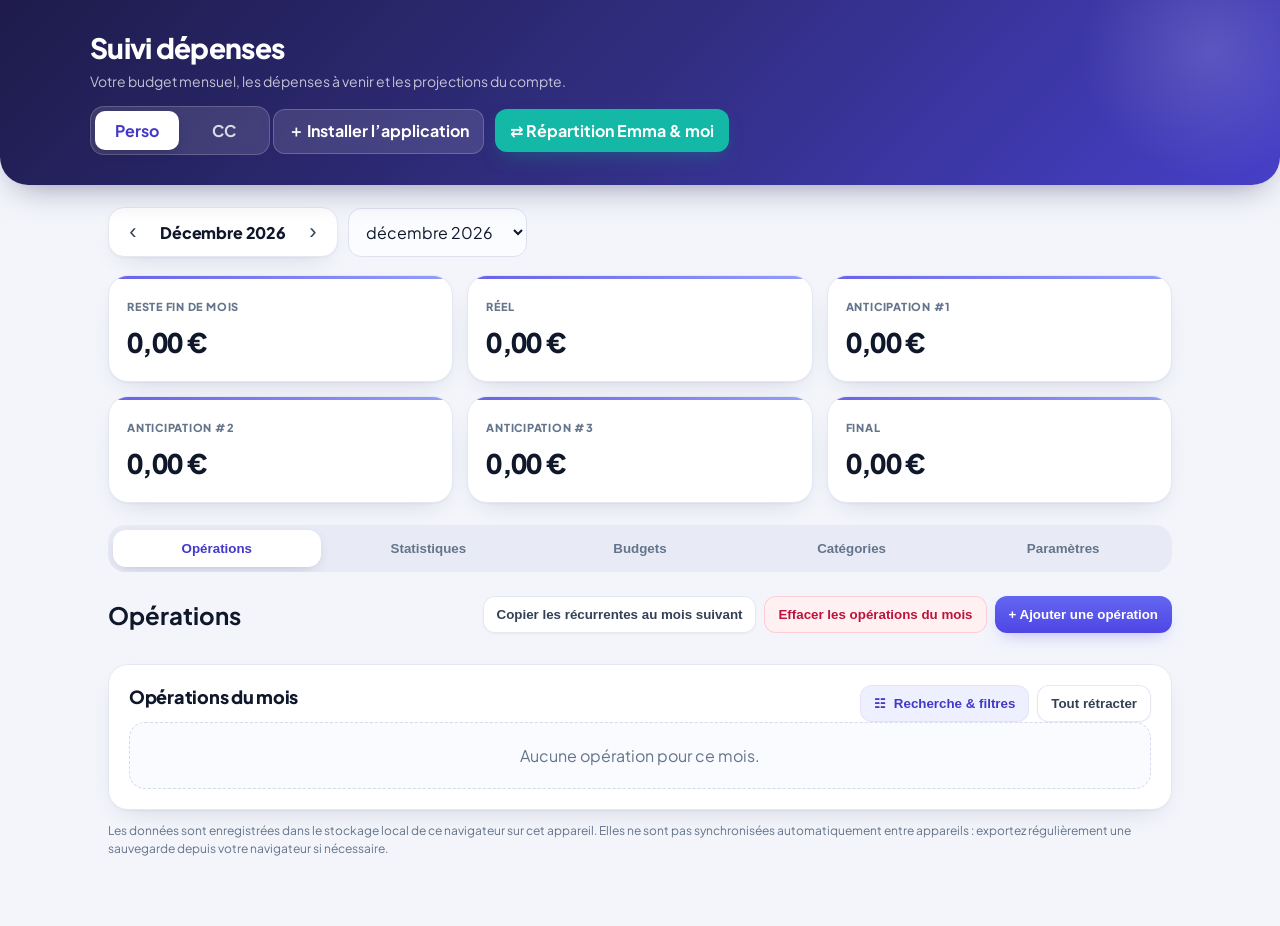
==== commit 3adeb995: "Améliorations : sécurité, ergonomie mobile, statistiques, récurrentes auto - Retire les opérations C" ====
--- a/index.html
+++ b/index.html
@@ -1,197 +1,533 @@
 <!doctype html>
-<html lang="fr"><head><meta charset="utf-8"><meta name="viewport" content="width=device-width,initial-scale=1"><meta name="theme-color" content="#101827"><meta name="description" content="Suivi de vos dépenses, budgets et projections mensuelles."><meta name="mobile-web-app-capable" content="yes"><meta name="apple-mobile-web-app-capable" content="yes"><meta name="apple-mobile-web-app-status-bar-style" content="black-translucent"><link rel="manifest" href="/manifest.json"><link rel="icon" href="/icon.svg" type="image/svg+xml"><link rel="apple-touch-icon" href="/icon.svg"><title>Suivi dépenses</title>
-<style>
-:root{font-family:Inter,system-ui,-apple-system,Segoe UI,sans-serif;color:#172033;background:#f4f6fb}*{box-sizing:border-box}body{margin:0}.top{background:#315ee8;color:white;padding:22px max(18px,calc((100% - 1100px)/2));}.top.profile-cc{background:#9b1349}.top h1{margin:0;font-size:26px}.top p{margin:6px 0 0;color:#bdc8d9}.profile-toggle{display:inline-flex;gap:4px;padding:4px;margin-top:14px;border:1px solid #64748b;border-radius:12px;background:#263449}.profile-toggle button{border:0;border-radius:8px;padding:9px 20px;background:transparent;color:#dbe5f5;font:inherit;font-weight:750;cursor:pointer;min-width:82px}.profile-toggle button.active{background:#fff;color:#172033;box-shadow:0 1px 4px #0002}.install-app{margin-top:14px;border:1px solid #64748b;border-radius:10px;padding:10px 14px;background:#315ee8;color:#fff;font:inherit;font-weight:700;cursor:pointer}.install-help{font-size:12px;color:#dbe5f5;margin-top:8px;max-width:560px}.wrap{max-width:1100px;margin:auto;padding:18px}.toolbar{display:flex;gap:10px;flex-wrap:wrap;align-items:center;margin-bottom:16px}.toolbar input,.toolbar select,.field input,.field select,.field textarea{border:1px solid #d7dce7;border-radius:10px;padding:11px;background:white;font:inherit;width:100%;color:#172033}.toolbar select{width:auto;min-width:145px}.tabs{display:flex;gap:8px;overflow:auto;margin:14px 0}.tabs button,.btn{border:0;border-radius:10px;padding:11px 14px;font-weight:650;cursor:pointer;background:#e5e9f2;color:#273248;white-space:nowrap}.tabs button.active,.btn.primary{background:#315ee8;color:white}.btn.danger{background:#fee2e2;color:#991b1b}.grid{display:grid;grid-template-columns:repeat(3,minmax(0,1fr));gap:12px}.metric,.panel{background:white;border:1px solid #e4e8f0;border-radius:16px;padding:16px;box-shadow:0 3px 14px #1c2a4410}.metric{appearance:none;font:inherit;color:inherit;text-align:left;width:100%;cursor:pointer;transition:box-shadow .18s,border-color .18s}.metric:focus-visible{outline:3px solid #9bb5ff;outline-offset:2px}.metric.expanded{border-color:#9aaddb;box-shadow:0 4px 18px #315ee822}.metric small{color:#68748a;font-weight:650}.metric strong{display:block;font-size:24px;margin:8px 0 4px;overflow-wrap:anywhere}.metric span{font-size:12px;color:#68748a}.metric .metric-detail{display:none;margin-top:10px;padding-top:10px;border-top:1px solid #edf0f5;line-height:1.5}.metric.expanded .metric-detail{display:block}.panel{margin-top:14px}.panel h2{font-size:18px;margin:0 0 14px}.formgrid{display:grid;grid-template-columns:repeat(2,minmax(0,1fr));gap:12px}.field label{display:block;font-size:13px;font-weight:700;margin-bottom:6px;color:#536078}.field.full{grid-column:1/-1}.checkrow{display:flex;gap:14px;flex-wrap:wrap}.checkrow label{display:flex;align-items:center;gap:6px;font-size:14px}.checkrow input{width:auto}.actions{display:flex;gap:8px;flex-wrap:wrap;margin-top:14px}.list{display:flex;flex-direction:column;gap:8px}.entry-group{display:flex;flex-direction:column;gap:8px;margin-top:14px}.entry-group:first-child{margin-top:0}.entry-group-title{font-size:15px;margin:0;padding:9px 12px;background:#eef2f8;border-radius:9px;color:#26344d}.entry-group-title span{font-size:12px;font-weight:500;color:#68748a}.entry-group.upcoming-recurring .item{background:#eaf2ff;border-color:#bfd4ff}.entry-group.upcoming-planned .item{background:#fff5df;border-color:#f1d28c}.entry-group.upcoming-after-salary .item{background:#f1eaff;border-color:#d7c5ff}.entry-group.upcoming-other .item{background:#e4f7ed;border-color:#b5e4ca}.modal{position:fixed;inset:0;z-index:1000;display:flex;align-items:center;justify-content:center;padding:16px}.modal.hidden{display:none!important}.modal-backdrop{position:absolute;inset:0;background:#101827aa}.modalbox{position:relative;z-index:1;background:white;border-radius:16px;padding:18px;width:min(680px,100%);max-height:calc(100dvh - 32px);overflow:auto;box-shadow:0 20px 70px #0004}.modalbox .sectionhead{margin-bottom:14px}.modalbox .sectionhead h2{margin:0}.item{border:1px solid #e4e8f0;border-radius:12px;padding:10px 12px;display:flex;flex-direction:column;gap:8px}.itemmain{min-width:0}.itemtop{display:flex;align-items:center;justify-content:space-between;gap:10px}.itemmain b{display:block;min-width:0;overflow-wrap:anywhere;font-size:15px;line-height:1.3}.itemamount{display:flex;align-items:center;gap:5px;flex-shrink:0}.item .actions{display:grid;grid-template-columns:repeat(5,minmax(0,1fr));gap:5px;margin-top:0}.item .actions .btn{min-width:0;padding:7px 3px;font-size:11px;border-radius:8px;white-space:nowrap}.item>div:last-child{text-align:left!important;margin-top:0}.item .amount{font-size:15px}.meta{font-size:12px;color:#69758a;margin-top:4px}.amount{font-weight:750;white-space:nowrap}.positive{color:#16804a}.negative{color:#c33c48}.pill{display:inline-block;background:#eef2ff;color:#334db6;border-radius:20px;padding:3px 7px;font-size:11px;margin:3px 3px 0 0}.muted{color:#6d788c}.empty{padding:22px;text-align:center;color:#6d788c}.budgetrow{display:grid;grid-template-columns:1fr auto;gap:8px;padding:12px 0;border-bottom:1px solid #edf0f5}.budgetrow.over-budget{background:#fff0f3;border:1px solid #f3b8c5;border-radius:10px;padding:12px}.bar{height:7px;background:#e9edf5;border-radius:9px;overflow:visible;margin-top:7px}.bar i{display:block;height:100%;background:#4265e8}.hidden{display:none!important}.note{font-size:12px;color:#6d788c;line-height:1.5}.sectionhead{display:flex;justify-content:space-between;gap:12px;align-items:center;flex-wrap:wrap}.monthnav{display:flex;gap:8px;align-items:center}.monthnav button{border:0;border-radius:9px;padding:8px 12px;background:#e5e9f2}.monthnav strong{min-width:120px;text-align:center}@media(max-width:700px){.grid{grid-template-columns:repeat(2,minmax(0,1fr))}.metric strong{font-size:20px}.formgrid{grid-template-columns:1fr}.field.full{grid-column:auto}.wrap{padding:12px}.item .actions .btn{font-size:10px;padding:7px 2px}}@media(max-width:390px){.grid{grid-template-columns:1fr 1fr}.metric{padding:12px}.metric strong{font-size:18px}}
-\n.entry-tools{display:flex;align-items:center;gap:8px;flex-wrap:wrap}.entry-filter-trigger{display:inline-flex;align-items:center;gap:8px;background:#eef2ff;color:#334db6}.filter-count{display:inline-flex;align-items:center;justify-content:center;min-width:20px;height:20px;padding:0 6px;border-radius:20px;background:#315ee8;color:#fff;font-size:11px}.entry-filters-box{width:min(520px,100%)}.entry-filter-fields{display:grid;grid-template-columns:1fr 1fr;gap:14px;margin-top:18px}.entry-filter-fields .field{min-width:0}.entry-filter-fields input,.entry-filter-fields select{width:100%;border:1px solid #d7dce7;border-radius:10px;padding:11px;background:white;font:inherit;color:#172033}.entry-filter-actions{display:flex;justify-content:space-between;gap:10px;margin-top:20px}.entry-filter-actions .btn.primary{margin-left:auto}@media(max-width:700px){.entry-tools{width:100%;justify-content:space-between}.entry-tools .btn{padding:9px 11px;font-size:13px}.entry-filters-box{align-self:flex-end;width:100%;max-width:none;margin:0;border-radius:18px 18px 0 0;max-height:min(82dvh,720px);padding:20px 18px calc(18px + env(safe-area-inset-bottom))}.modal#entryFiltersModal{align-items:flex-end;padding:0}.entry-filter-fields{grid-template-columns:1fr;gap:12px}.entry-filter-actions{position:sticky;bottom:-20px;background:white;padding:12px 0 2px}.entry-filter-actions .btn{flex:1}}\n.mobile-action-label{display:none}.delete-month-icon{display:none}@media(max-width:700px){.entries-heading{display:block}.entry-main-actions{display:grid;grid-template-columns:minmax(0,1fr) 42px minmax(0,1fr);gap:6px;width:100%;margin-top:10px!important;flex-wrap:nowrap}.entry-main-actions .btn{min-width:0;width:100%;height:42px;padding:7px 5px;display:flex;align-items:center;justify-content:center;text-align:center;white-space:nowrap;font-size:11px;line-height:1.15}.entry-main-actions .mobile-action-label{display:inline}.entry-main-actions .desktop-action-label{display:none}.entry-main-actions .delete-month-button{padding:6px}.entry-main-actions .delete-month-icon{display:inline;font-size:20px;line-height:1}}@media(max-width:390px){.entry-main-actions{grid-template-columns:minmax(0,1fr) 38px minmax(0,1fr);gap:5px}.entry-main-actions .btn{font-size:10px;padding:6px 3px}}@media(max-width:700px){.entry-main-actions .btn.primary#openEntryModal{width:42px;min-width:42px;height:42px;padding:0;margin:0 auto;border-radius:12px;font-size:20px;line-height:1}.entry-main-actions .btn.primary#openEntryModal .mobile-action-label{font-size:20px;line-height:1}}@media(max-width:390px){.entry-main-actions .btn.primary#openEntryModal{width:38px;min-width:38px;height:38px}}
-@media(max-width:700px){.entry-main-actions{width:max-content;max-width:100%;margin-left:auto!important;grid-template-columns:max-content 42px 42px;justify-content:end}.entry-main-actions .btn:first-child{width:auto;min-width:0;padding-left:10px;padding-right:10px}.entry-main-actions .btn.primary#openEntryModal{margin-left:0;margin-right:0}}@media(max-width:390px){.entry-main-actions{grid-template-columns:max-content 38px 38px}.entry-main-actions .btn:first-child{padding-left:8px;padding-right:8px}}
-@media(max-width:700px){.entries-heading{display:flex;align-items:center;justify-content:space-between;gap:8px;flex-wrap:nowrap}.entries-heading>h2{margin:0;flex:0 0 auto}.entries-heading .entry-main-actions{margin-top:0!important;margin-left:auto!important;flex:0 0 auto}}
-\n\n</style><link rel="stylesheet" href="theme.css"></head><body><header class="top"><h1>Suivi dépenses</h1><p>Votre budget mensuel, les dépenses à venir et les projections du compte.</p><div class="profile-toggle" role="group" aria-label="Espace de suivi"><button type="button" data-profile="perso" id="profilePerso" aria-pressed="true">Perso</button><button type="button" data-profile="cc" id="profileCC" aria-pressed="false">CC</button></div><button id="installApp" class="install-app" type="button">＋ Installer l’application</button><div id="installHelp" class="install-help" hidden></div><button id="sharedCalcOpen" class="install-app" type="button" style="margin-left:8px;background:#0f766e">⇄ Répartition Emma & moi</button></header><main class="wrap">
-<div class="toolbar"><div class="monthnav"><button id="prev">‹</button><strong id="monthLabel"></strong><button id="next">›</button></div><div class="field" style="min-width:170px"><select id="monthSelect" aria-label="Mois"></select></div></div>
-<div class="grid" id="metrics"></div>
-<nav class="tabs"><button class="active" data-tab="entries">Opérations</button><button data-tab="budgets">Budgets</button><button data-tab="categories">Catégories</button><button data-tab="settings">Paramètres</button></nav>
-<section id="entries" class="tabcontent">
-<div class="sectionhead entries-heading"><h2>Opérations</h2><div class="actions entry-main-actions" style="margin-top:0"><button class="btn" type="button" id="copyRecurring"><span class="desktop-action-label">Copier les récurrentes au mois suivant</span><span class="mobile-action-label">Copier récurrentes</span></button><button class="btn danger delete-month-button" type="button" id="clearMonthEntries" aria-label="Effacer les opérations du mois" title="Effacer les opérations du mois"><span class="delete-month-icon" aria-hidden="true">🗑</span><span class="desktop-action-label">Effacer les opérations du mois</span></button><button class="btn primary" type="button" id="openEntryModal" aria-label="Ajouter une opération" title="Ajouter une opération"><span class="desktop-action-label">+ Ajouter une opération</span><span class="mobile-action-label" aria-hidden="true">➕</span></button></div></div><div class="modal hidden" id="entryModal"><div class="modal-backdrop" id="modalBackdrop"></div><div class="modalbox"><div class="sectionhead"><h2 id="formTitle">Ajouter une opération</h2><button class="btn" type="button" id="closeEntryModal" aria-label="Fermer">✕</button></div><form id="entryForm"><input type="hidden" id="editId"><div class="formgrid">
-<div class="field"><label for="label">Libellé</label><input id="label" required placeholder="Ex. Courses, salaire…"></div>
-<div class="field"><label for="amount">Montant (€)</label><input id="amount" type="number" step=".01" min="0" required placeholder="0,00"></div>
-<div class="field"><label for="type">Type</label><select id="type"><option value="expense">Dépense</option><option value="income">Revenu</option></select></div>
-<div class="field"><label for="date">Date prévue / réelle</label><input id="date" type="date" required></div>
-<div class="field"><label for="category">Catégorie</label><select id="category"></select></div>
-<div class="field"><label for="budget">Budget associé</label><select id="budget"></select></div>
-<div class="field full"><div class="checkrow"><label><input id="done" type="checkbox"> Effectuée / reçue</label><label><input id="recurring" type="checkbox"> Récurrente</label><label><input id="planned" type="checkbox"> Prévu</label><label><input id="afterSalary" type="checkbox"> Après salaire</label></div></div>
-<div class="field full"><label for="notes">Note (facultatif)</label><input id="notes" placeholder="Détail…"></div></div><div class="actions"><button class="btn primary" type="submit">Enregistrer</button><button class="btn" type="button" id="cancelEdit">Annuler</button></div></form></div></div>
-<div class="panel"><div class="sectionhead"><h2>Opérations du mois</h2><div class="entry-tools"><button class="btn entry-filter-trigger" type="button" id="openEntryFilters" aria-haspopup="dialog" aria-controls="entryFiltersModal"><span aria-hidden="true">☷</span> Recherche & filtres <span id="entryFilterCount" class="filter-count hidden"></span></button><button class="btn" type="button" id="toggleAllEntryGroups">Tout rétracter</button></div></div><div id="entryList" class="list"></div></div><div class="modal hidden" id="entryFiltersModal" role="dialog" aria-modal="true" aria-labelledby="entryFiltersTitle"><div class="modal-backdrop" id="entryFiltersBackdrop"></div><div class="modalbox entry-filters-box"><div class="sectionhead"><h2 id="entryFiltersTitle">Recherche, tri et filtres</h2><button class="btn" type="button" id="closeEntryFilters" aria-label="Fermer">✕</button></div><div class="entry-filter-fields"><div class="field"><label for="keywordSearch">Recherche</label><input id="keywordSearch" type="search" aria-label="Rechercher dans les opérations" placeholder="Rechercher une opération…"></div><div class="field"><label for="dateSort">Trier par date</label><select id="dateSort" aria-label="Trier par date"><option value="desc">Date : plus récente</option><option value="asc">Date : plus ancienne</option></select></div><div class="field"><label for="filter">Type d’opération</label><select id="filter" aria-label="Filtrer par type"><option value="all">Toutes</option><option value="expense">Dépenses</option><option value="income">Revenus</option><option value="pending">À effectuer</option><option value="done">Effectuées</option><option value="recurring">Récurrentes</option></select></div><div class="field"><label for="categoryFilter">Catégorie</label><select id="categoryFilter" aria-label="Filtrer par catégorie"><option value="all">Toutes les catégories</option></select></div></div><div class="entry-filter-actions"><button class="btn" type="button" id="resetEntryFilters">Réinitialiser</button><button class="btn primary" type="button" id="applyEntryFilters">Afficher les opérations</button></div></div></div>
-</section>
-<section id="budgets" class="tabcontent hidden"><div class="panel"><h2>Budgets mensuels</h2><p class="note">Le budget restant correspond au montant défini moins les dépenses effectuées affectées à ce budget.</p><div class="actions" style="margin-bottom:14px"><button class="btn" type="button" id="copyBudgetsPrev">Récupérer les budgets du mois précédent</button></div><form id="budgetForm"><div class="formgrid"><div class="field"><label for="budgetName">Nom du budget</label><input id="budgetName" required placeholder="Ex. Courses"></div><div class="field"><label for="budgetAmount">Montant mensuel (€)</label><input id="budgetAmount" type="number" min="0" step=".01" required></div></div><div class="actions"><button class="btn primary">Ajouter / mettre à jour</button></div></form><div id="budgetList"></div></div></section>
-<section id="categories" class="tabcontent hidden"><div class="panel"><h2>Catégories</h2><form id="categoryForm"><div class="formgrid"><div class="field"><label for="categoryName">Nouvelle catégorie</label><input id="categoryName" required placeholder="Ex. Santé"></div></div><div class="actions"><button class="btn primary">Ajouter la catégorie</button></div></form><div id="categoryList" class="list"></div></div></section>
-<section id="settings" class="tabcontent hidden">
-<div class="panel"><h2>Paramètres — sauvegarde des données</h2>
-<p class="note">Les sauvegardes contiennent les opérations, catégories, budgets et soldes. Les données restent sur cet appareil tant que tu ne les exportes pas.</p>
-<div class="panel"><h2>Exporter les données</h2><p class="note">Choisis le contenu à sauvegarder. Le fichier JSON pourra être conservé puis réimporté plus tard.</p>
-<div class="actions"><button class="btn primary" type="button" id="exportPerso">Exporter Perso</button><button class="btn primary" type="button" id="exportCC">Exporter CC</button><button class="btn primary" type="button" id="exportBoth">Exporter Perso + CC</button></div></div>
-<div class="panel"><h2>Importer une sauvegarde</h2><p class="note">Sélectionne un fichier de sauvegarde JSON depuis ton appareil. Seuls les profils présents dans le fichier seront remplacés. Une confirmation sera demandée avant de remplacer les données existantes.</p>
-<input id="importFile" type="file" accept=".json,application/json" hidden>
-<div class="actions"><button class="btn primary" type="button" id="chooseImport">Choisir un fichier à importer</button></div>
-<p id="settingsStatus" class="note" role="status" aria-live="polite"></p></div></div></section>
-<p class="note">Les données sont enregistrées dans le stockage local de ce navigateur sur cet appareil. Elles ne sont pas synchronisées automatiquement entre appareils : exportez régulièrement une sauvegarde depuis votre navigateur si nécessaire.</p>
-</main>
-
-<style>
-#sharedCalcPage{position:fixed;inset:0;z-index:2000;background:#f4f6fb;overflow:auto;display:none;color:#172033}#sharedCalcPage.open{display:block}#sharedCalcPage .sc-top{background:#111827;color:white;padding:18px max(16px,calc((100% - 1000px)/2));position:sticky;top:0;z-index:2}#sharedCalcPage .sc-topline{display:flex;gap:12px;align-items:center;flex-wrap:wrap}#sharedCalcPage .sc-top h1{font-size:22px;margin:0}#sharedCalcPage .sc-body{max-width:1000px;margin:auto;padding:14px}#sharedCalcPage .sc-card{background:#fff;border:1px solid #e4e8f0;border-radius:15px;padding:15px;margin-bottom:13px;box-shadow:0 3px 14px #1c2a4410}#sharedCalcPage h2{font-size:18px;margin:0 0 12px}#sharedCalcPage h3{font-size:15px;margin:0 0 9px}#sharedCalcPage .sc-grid{display:grid;grid-template-columns:repeat(2,minmax(0,1fr));gap:12px}#sharedCalcPage .sc-field label{display:block;font-size:13px;font-weight:700;color:#536078;margin-bottom:5px}#sharedCalcPage input,#sharedCalcPage select{width:100%;min-width:0;border:1px solid #d7dce7;border-radius:9px;padding:10px;background:white;font:inherit;color:#172033}#sharedCalcPage .sc-salary{border:1px solid #e7ebf3;border-radius:12px;padding:12px}#sharedCalcPage .sc-ratio{font-size:24px;font-weight:800;margin-top:8px;color:#0f766e}#sharedCalcPage .sc-muted{font-size:12px;color:#68748a;line-height:1.5}#sharedCalcPage .sc-row{display:grid;grid-template-columns:minmax(0,1fr) auto;gap:8px;align-items:center;padding:12px 0;border-bottom:1px solid #edf0f5}.sc-expense-summary{min-width:0}.sc-expense-title{font-weight:750;overflow-wrap:anywhere}.sc-expense-meta{font-size:13px;color:#68748a;margin-top:3px}.sc-expense-shares{font-size:13px;color:#526d6b;margin-top:5px}.sc-expense-shares b{color:#172033}.sc-edit-fields{grid-column:1/-1;display:grid;grid-template-columns:minmax(0,1.4fr) minmax(90px,.8fr) minmax(110px,1fr);gap:8px;align-items:end}.sc-edit-hint{grid-column:1/-1;font-size:12px}.sc-controls{display:flex;align-items:center;gap:6px}.sc-btn.sc-edit{min-width:36px;padding:8px 10px;background:#e5e9f2;color:#273248}.sc-add-large{display:flex;align-items:center;justify-content:center;gap:10px;width:100%;margin-top:16px;padding:17px 16px!important;border-radius:12px!important;font-size:16px}#sharedCalcPage .sc-rowhead{font-size:12px;font-weight:750;color:#68748a}#sharedCalcPage .sc-check{display:flex;align-items:center;gap:5px;font-size:12px;white-space:nowrap}#sharedCalcPage .sc-check input{width:auto}#sharedCalcPage .sc-delete{border:0;border-radius:8px;padding:9px;background:#fee2e2;color:#991b1b;font-weight:700}#sharedCalcPage .sc-btn{border:0;border-radius:9px;padding:10px 13px;background:#e5e9f2;color:#273248;font-weight:700;cursor:pointer}#sharedCalcPage .sc-btn.primary{background:#0f766e;color:white}#sharedCalcPage .sc-totals{display:grid;grid-template-columns:repeat(3,minmax(0,1fr));gap:10px}#sharedCalcPage .sc-total{background:#f0fdfa;border:1px solid #b9eee4;border-radius:12px;padding:12px}#sharedCalcPage .sc-total small{display:block;color:#526d6b;font-weight:700}#sharedCalcPage .sc-total strong{display:block;font-size:21px;margin-top:6px;overflow-wrap:anywhere}#sharedCalcPage .sc-line{display:flex;justify-content:space-between;gap:10px;padding:8px 0;border-bottom:1px solid #edf0f5}#sharedCalcPage .sc-line:last-child{border-bottom:0}#sharedCalcPage .sc-line span:last-child{font-weight:750;text-align:right}#sharedCalcPage .sc-note{font-size:12px;color:#68748a;line-height:1.5;margin-top:8px}@media(max-width:620px){#sharedCalcPage .sc-grid{grid-template-columns:1fr}#sharedCalcPage .sc-edit-fields{grid-template-columns:1fr 1fr}#sharedCalcPage .sc-edit-fields .sc-field:first-child{grid-column:1/-1}#sharedCalcPage .sc-controls{grid-column:2;grid-row:1;justify-content:flex-end;align-self:start}#sharedCalcPage .sc-totals{grid-template-columns:1fr}#sharedCalcPage .sc-total strong{font-size:22px}}
-</style>
-<section id="sharedCalcPage" aria-label="Répartition des dépenses communes">
-<header class="sc-top"><div class="sc-topline"><button id="sharedCalcBack" class="sc-btn" type="button">← Retour</button><h1>Répartition des dépenses communes</h1></div><div class="sc-muted" style="color:#cbd5e1;margin-top:7px">Calculez le prorata d’Emma et du second participant, puis répartissez les dépenses mensuelles.</div></header>
-<div class="sc-body">
-<div class="sc-card"><h2>1. Revenus et prorata de participation</h2><p class="sc-muted">Le prorata est calculé sur le revenu net estimé auquel s’ajoute la valeur mensuelle des tickets restaurant. Le taux brut/net est ajustable : il s’agit d’une estimation, pas d’un calcul de paie officiel.</p>
-<div class="sc-grid" style="margin-bottom:12px"><div class="sc-field"><label for="scRate">Part du brut correspondant au net (%)</label><input id="scRate" type="number" min="1" max="100" step=".1" value="78"></div><div class="sc-field"><label>Base du prorata</label><input value="Net + tickets restaurant" readonly></div></div>
-<div class="sc-grid">
-<div class="sc-salary"><h3>Moi</h3><div class="sc-grid"><div class="sc-field"><label for="scMeGross">Salaire brut mensuel (€)</label><input id="scMeGross" type="number" min="0" step=".01" placeholder="0,00"></div><div class="sc-field"><label for="scMeNet">Salaire net mensuel (€)</label><input id="scMeNet" type="number" min="0" step=".01" placeholder="0,00"></div><div class="sc-field" style="grid-column:1/-1"><label for="scMeTR">Tickets restaurant reçus / mois (€)</label><input id="scMeTR" type="number" min="0" step=".01" placeholder="Valeur totale mensuelle"></div></div><div class="sc-muted">Revenu retenu : <b id="scMeBase">0,00 €</b></div><div class="sc-ratio" id="scMeRatio">0 %</div></div>
-<div class="sc-salary"><h3>Emma</h3><div class="sc-grid"><div class="sc-field"><label for="scEmmaGross">Salaire brut mensuel (€)</label><input id="scEmmaGross" type="number" min="0" step=".01" placeholder="0,00"></div><div class="sc-field"><label for="scEmmaNet">Salaire net mensuel (€)</label><input id="scEmmaNet" type="number" min="0" step=".01" placeholder="0,00"></div><div class="sc-field" style="grid-column:1/-1"><label for="scEmmaTR">Tickets restaurant reçus / mois (€)</label><input id="scEmmaTR" type="number" min="0" step=".01" placeholder="Valeur totale mensuelle"></div></div><div class="sc-muted">Revenu retenu : <b id="scEmmaBase">0,00 €</b></div><div class="sc-ratio" id="scEmmaRatio">0 %</div></div></div>
-</div>
-<div class="sc-card"><div><h2 style="margin:0">2. Dépenses et budgets mensuels</h2></div><p class="sc-muted">Choisissez un partage au prorata ou à parts égales (50/50). Les cases TR se trouvent uniquement à côté des totaux de chacun : cochez-les pour déduire les tickets restaurant mensuels de la somme à verser.</p>
-<div class="sc-row sc-rowhead" style="display:none"><span>Dépense</span><span>Montant</span><span>Répartition</span><span>TR / action</span></div><div id="scExpenseRows"></div><button id="scAddExpense" class="sc-btn primary sc-add-large" type="button"><span style="font-size:22px;line-height:1">＋</span> Ajouter une dépense à répartir</button>
-<div class="sc-note">Les données de cette page sont sauvegardées localement sur cet appareil, séparément des opérations et budgets du suivi principal.</div></div>
-<div class="sc-card"><h2>3. Totaux de la répartition</h2><div class="sc-totals"><div class="sc-total"><small>Total des dépenses</small><strong id="scGrandTotal">0,00 €</strong></div><div class="sc-total"><small>À payer par moi</small><label class="sc-check" style="display:flex;align-items:center;gap:6px;margin:7px 0"><input id="scMeDeductTR" type="checkbox"> Déduire mes TR</label><strong id="scMeTotal">0,00 €</strong></div><div class="sc-total"><small>À payer par Emma</small><label class="sc-check" style="display:flex;align-items:center;gap:6px;margin:7px 0"><input id="scEmmaDeductTR" type="checkbox"> Déduire ses TR</label><strong id="scEmmaTotal">0,00 €</strong></div></div><div style="margin-top:12px"><div class="sc-line"><span>Part de moi avant déduction TR</span><span id="scMeBefore">0,00 €</span></div><div class="sc-line"><span>Tickets utilisés pour moi</span><span id="scMeUsed">0,00 €</span></div><div class="sc-line"><span>Part d’Emma avant déduction TR</span><span id="scEmmaBefore">0,00 €</span></div><div class="sc-line"><span>Tickets utilisés pour Emma</span><span id="scEmmaUsed">0,00 €</span></div></div></div>
-</div><div class="sc-card" id="scHistoryCard"><h2>4. Sauvegarde et historique</h2><p class="sc-muted">Exportez une sauvegarde de vos salaires et de la répartition, ou enregistrez un instantané daté pour comparer les montants à la situation actuelle. Les sauvegardes restent sur cet appareil tant que vous ne les exportez pas.</p><div style="display:flex;gap:8px;flex-wrap:wrap;margin:12px 0"><button id="scExportBackup" class="sc-btn" type="button">⇩ Exporter la sauvegarde</button><button id="scSaveHistory" class="sc-btn primary" type="button">＋ Enregistrer dans l’historique</button></div><div id="scBackupStatus" class="sc-muted" role="status" style="margin-bottom:10px"></div><div id="scHistoryList"></div></div>
-</section>
-<script>
-(()=>{const KEY='suivi-depenses-repartition-v1', $=id=>document.getElementById(id), money=n=>new Intl.NumberFormat('fr-FR',{style:'currency',currency:'EUR'}).format(Number(n)||0), num=id=>Math.max(0,Number($(id).value)||0), uid=()=>Math.random().toString(36).slice(2,10);
-const HISTORY_KEY=KEY+'-history';
-const escHistory=v=>String(v??'').replace(/[&<>"']/g,c=>({'&':'&amp;','<':'&lt;','>':'&gt;','"':'&quot;',"'":'&#39;'}[c]));
-function readHistory(){try{const h=JSON.parse(localStorage.getItem(HISTORY_KEY));return Array.isArray(h)?h:[]}catch(e){return []}}
-function currentSnapshot(){const rate=num('scRate')||78,meGross=num('scMeGross'),meNet=num('scMeNet'),meTR=num('scMeTR'),emmaGross=num('scEmmaGross'),emmaNet=num('scEmmaNet'),emmaTR=num('scEmmaTR');const meBase=meNet+meTR,emmaBase=emmaNet+emmaTR,base=meBase+emmaBase,meRatio=base?meBase/base:.5;let total=0,meBefore=0,emmaBefore=0;const expenses=state.expenses.map(e=>({...e}));expenses.forEach(e=>{const a=Math.max(0,Number(e.amount)||0);total+=a;meBefore+=e.mode==='equal'?a/2:a*meRatio;emmaBefore+=e.mode==='equal'?a/2:a*(1-meRatio)});const meUsed=state.meDeductTR?Math.min(meBefore,meTR):0,emmaUsed=state.emmaDeductTR?Math.min(emmaBefore,emmaTR):0;return {rate,meGross,meNet,meTR,emmaGross,emmaNet,emmaTR,meDeductTR:!!state.meDeductTR,emmaDeductTR:!!state.emmaDeductTR,expenses,summary:{total,meBefore,emmaBefore,meUsed,emmaUsed,meTotal:meBefore-meUsed,emmaTotal:emmaBefore-emmaUsed,meRatio,emmaRatio:1-meRatio}}}
-function renderHistory(){const root=$('scHistoryList');if(!root)return;const history=readHistory();if(!history.length){root.innerHTML='<p class="sc-muted">Aucun historique enregistré pour le moment.</p>';return}const now=currentSnapshot();root.innerHTML=history.slice().reverse().map(item=>{const s=item.snapshot||{},a=s.summary||{},d=(x,y)=>money((Number(x)||0)-(Number(y)||0)),date=new Date(item.date).toLocaleString('fr-FR',{dateStyle:'medium',timeStyle:'short'});return '<article style="border:1px solid #dbe3ef;border-radius:12px;padding:12px;margin-top:10px;background:#f8fafc;color:#172033"><div style="display:flex;justify-content:space-between;gap:8px;align-items:flex-start"><strong>'+escHistory(date)+'</strong><button class="sc-delete" type="button" data-history-delete="'+escHistory(item.id)+'" aria-label="Supprimer cet historique">✕</button></div><div class="sc-muted" style="margin:8px 0">Salaires nets — Moi : <b>'+money(s.meNet)+'</b> · Emma : <b>'+money(s.emmaNet)+'</b><br>Bruts — Moi : '+money(s.meGross)+' · Emma : '+money(s.emmaGross)+'<br>Tickets restaurant — Moi : '+money(s.meTR)+' · Emma : '+money(s.emmaTR)+'</div><div class="sc-line"><span>Total des dépenses enregistré</span><b>'+money(a.total)+'</b></div><div class="sc-line"><span>À payer par moi</span><b>'+money(a.meTotal)+' <small style="font-weight:500;color:'+(Math.abs((Number(a.meTotal)||0)-now.summary.meTotal)<.005?'#64748b':((Number(a.meTotal)||0)>now.summary.meTotal?'#b45309':'#0f766e'))+'">(écart actuel : '+d(now.summary.meTotal,a.meTotal)+')</small></b></div><div class="sc-line"><span>À payer par Emma</span><b>'+money(a.emmaTotal)+' <small style="font-weight:500;color:'+(Math.abs((Number(a.emmaTotal)||0)-now.summary.emmaTotal)<.005?'#64748b':((Number(a.emmaTotal)||0)>now.summary.emmaTotal?'#b45309':'#0f766e'))+'">(écart actuel : '+d(now.summary.emmaTotal,a.emmaTotal)+')</small></b></div><div class="sc-line"><span>Total dépenses vs actuel</span><b>'+d(now.summary.total,a.total)+'</b></div><details style="margin-top:8px"><summary style="cursor:pointer;font-weight:700">Voir les dépenses enregistrées</summary><div class="sc-muted" style="margin-top:8px">'+(Array.isArray(s.expenses)&&s.expenses.length?s.expenses.map(e=>'<div class="sc-line"><span>'+escHistory(e.name||'Dépense sans nom')+' ('+(e.mode==='equal'?'50/50':'prorata')+')</span><b>'+money(e.amount)+'</b></div>').join(''):'Aucune dépense enregistrée')+'</div></details></article>'}).join('')}
-function exportRepartitionBackup(){const backup={app:'suivi-depenses-repartition',version:1,exportedAt:new Date().toISOString(),current:currentSnapshot(),history:readHistory()};const blob=new Blob([JSON.stringify(backup,null,2)],{type:'application/json'}),fileName='sauvegarde-repartition-'+new Date().toISOString().slice(0,10)+'.json';const url=URL.createObjectURL(blob),a=document.createElement('a');a.href=url;a.download=fileName;document.body.appendChild(a);a.click();a.remove();setTimeout(()=>URL.revokeObjectURL(url),1500);$('scBackupStatus').textContent='Export lancé : '+fileName;}
-let state={meGross:0,meNet:0,meTR:0,emmaGross:0,emmaNet:0,emmaTR:0,meDeductTR:false,emmaDeductTR:false,rate:78,expenses:[]};
-try{const old=JSON.parse(localStorage.getItem(KEY));if(old&&typeof old==='object')state={...state,...old,expenses:Array.isArray(old.expenses)?old.expenses:[]}}catch(e){}
-function save(){localStorage.setItem(KEY,JSON.stringify(state))}
-function hydrate(){[['scRate','rate'],['scMeGross','meGross'],['scMeNet','meNet'],['scMeTR','meTR'],['scEmmaGross','emmaGross'],['scEmmaNet','emmaNet'],['scEmmaTR','emmaTR']].forEach(([id,k])=>{$(id).value=state[k]??''});$('scMeDeductTR').checked=!!state.meDeductTR;$('scEmmaDeductTR').checked=!!state.emmaDeductTR;renderRows();calculate()}
-const editingExpenseIds=new Set();
-function renderRows(){const root=$('scExpenseRows');if(!state.expenses.length){root.innerHTML='<div class="sc-muted" style="padding:18px 0;text-align:center">Aucune dépense à répartir pour le moment.</div>';return}
-root.innerHTML=[...state.expenses].sort((a,b)=>String(a.name||'').localeCompare(String(b.name||''),'fr',{sensitivity:'base'})).map(e=>{const editing=editingExpenseIds.has(e.id);return '<div class="sc-row sc-expense" data-id="'+e.id+'">'+(editing?'<div class="sc-edit-fields"><div class="sc-field"><label for="scName'+e.id+'">Dépense / budget</label><input id="scName'+e.id+'" data-k="name" value="'+esc(e.name||'')+'" placeholder="Ex. Crédit, courses…"></div><div class="sc-field"><label for="scAmount'+e.id+'">Montant (€)</label><input id="scAmount'+e.id+'" data-k="amount" type="number" min="0" step=".01" value="'+(Number(e.amount)||'')+'" placeholder="0,00"></div><div class="sc-field sc-mode"><label for="scMode'+e.id+'">Répartition</label><select id="scMode'+e.id+'" data-k="mode"><option value="ratio" '+(e.mode!=='equal'?'selected':'')+'>Au prorata</option><option value="equal" '+(e.mode==='equal'?'selected':'')+'>Égale (50/50)</option></select></div></div>':'<div class="sc-expense-summary"><div class="sc-expense-title">'+esc(e.name||'Nouvelle dépense')+'</div><div class="sc-expense-meta">'+money(e.amount)+' · '+(e.mode==='equal'?'50/50':'Au prorata')+'</div><div class="sc-expense-shares">Moi : <b id="scLineMe'+e.id+'">0,00 €</b><span> · </span>Emma : <b id="scLineEmma'+e.id+'">0,00 €</b></div></div>')+'<div class="sc-controls"><button class="sc-btn sc-edit" type="button" data-edit="'+e.id+'" aria-label="'+(editing?'Terminer la modification':'Modifier cette dépense')+'">'+(editing?'✓':'✎')+'</button><button class="sc-delete" type="button" data-delete="'+e.id+'" aria-label="Supprimer cette dépense">✕</button></div>'+(editing?'<div class="sc-muted sc-edit-hint">Modifie les champs ci-dessus, puis appuie sur ✓ pour terminer.</div>':'')+'</div>'}).join('')}
-function esc(v){return String(v??'').replace(/[&<>"']/g,c=>({'&':'&amp;','<':'&lt;','>':'&gt;','"':'&quot;',"'":'&#39;'}[c]))}
-function calculate(){const meBase=num('scMeNet')+num('scMeTR'),emmaBase=num('scEmmaNet')+num('scEmmaTR'),baseTotal=meBase+emmaBase,meRatio=baseTotal?meBase/baseTotal:0.5,emmaRatio=1-meRatio;
-$('scMeBase').textContent=money(meBase);$('scEmmaBase').textContent=money(emmaBase);$('scMeRatio').textContent=(meRatio*100).toLocaleString('fr-FR',{maximumFractionDigits:2})+' %';$('scEmmaRatio').textContent=(emmaRatio*100).toLocaleString('fr-FR',{maximumFractionDigits:2})+' %';
-let total=0,meBefore=0,emmaBefore=0;const lineTotals=[];
-state.expenses.forEach(e=>{const amount=Math.max(0,Number(e.amount)||0),m=e.mode==='equal'?amount/2:amount*meRatio,em=e.mode==='equal'?amount/2:amount*emmaRatio;total+=amount;meBefore+=m;emmaBefore+=em;lineTotals.push({e,m,em})});
-let meUsed=state.meDeductTR?Math.min(meBefore,num('scMeTR')):0,emmaUsed=state.emmaDeductTR?Math.min(emmaBefore,num('scEmmaTR')):0;lineTotals.forEach(({e,m,em})=>{const ml=$('scLineMe'+e.id),el=$('scLineEmma'+e.id);if(ml)ml.textContent=money(m);if(el)el.textContent=money(em)});const meTotal=meBefore-meUsed,emmaTotal=emmaBefore-emmaUsed;
-$('scGrandTotal').textContent=money(total);$('scMeBefore').textContent=money(meBefore);$('scEmmaBefore').textContent=money(emmaBefore);$('scMeUsed').textContent=money(meUsed);$('scEmmaUsed').textContent=money(emmaUsed);$('scMeTotal').textContent=money(meTotal);$('scEmmaTotal').textContent=money(emmaTotal);renderHistory()}
-
-function commit(){state.rate=num('scRate')||78;state.meGross=num('scMeGross');state.meNet=num('scMeNet');state.meTR=num('scMeTR');state.emmaGross=num('scEmmaGross');state.emmaNet=num('scEmmaNet');state.emmaTR=num('scEmmaTR');save();calculate()}
-[['scRate','rate'],['scMeGross','meGross'],['scMeNet','meNet'],['scMeTR','meTR'],['scEmmaGross','emmaGross'],['scEmmaNet','emmaNet'],['scEmmaTR','emmaTR']].forEach(([id,key])=>$(id).addEventListener('input',()=>{const rate=num('scRate')/100||.78;if(id.endsWith('Gross')){const netId=id==='scMeGross'?'scMeNet':'scEmmaNet';$(netId).value=(num(id)*rate).toFixed(2)}else if(id.endsWith('Net')){const grossId=id==='scMeNet'?'scMeGross':'scEmmaGross';$(grossId).value=(num(id)/rate).toFixed(2)}commit()}));
-$('scMeDeductTR').addEventListener('change',e=>{state.meDeductTR=e.target.checked;save();calculate()});$('scEmmaDeductTR').addEventListener('change',e=>{state.emmaDeductTR=e.target.checked;save();calculate()});
-$('scAddExpense').addEventListener('click',()=>{const id=uid();state.expenses.push({id,name:'',amount:0,mode:'ratio'});editingExpenseIds.add(id);save();renderRows();calculate();const field=$('scName'+id);if(field)field.focus()});
-$('scExpenseRows').addEventListener('input',e=>{const row=e.target.closest('.sc-row');if(!row)return;const item=state.expenses.find(x=>x.id===row.dataset.id);if(!item)return;const k=e.target.dataset.k;if(!k)return;item[k]=k==='amount'?Math.max(0,Number(e.target.value)||0):e.target.value;save();calculate()});
-$('scExpenseRows').addEventListener('change',e=>{const row=e.target.closest('.sc-row');if(!row)return;const item=state.expenses.find(x=>x.id===row.dataset.id);if(!item)return;const k=e.target.dataset.k;if(!k)return;item[k]=k==='tr'?e.target.checked:k==='amount'?Math.max(0,Number(e.target.value)||0):e.target.value;save();calculate()});
-$('scExpenseRows').addEventListener('click',e=>{const editId=e.target.closest('[data-edit]')?.dataset.edit;if(editId){if(editingExpenseIds.has(editId))editingExpenseIds.delete(editId);else editingExpenseIds.add(editId);renderRows();calculate();return}const id=e.target.closest('[data-delete]')?.dataset.delete;if(!id)return;editingExpenseIds.delete(id);state.expenses=state.expenses.filter(x=>x.id!==id);save();renderRows();calculate()});
-$('sharedCalcOpen').addEventListener('click',()=>{$('sharedCalcPage').classList.add('open');document.body.style.overflow='hidden';hydrate()});
-function close(){ $('sharedCalcPage').classList.remove('open');document.body.style.overflow=''}
-$('sharedCalcBack').addEventListener('click',close);
-$('scExportBackup').addEventListener('click',exportRepartitionBackup);
-$('scSaveHistory').addEventListener('click',()=>{commit();const history=readHistory(),snapshot=currentSnapshot();history.push({id:uid(),date:new Date().toISOString(),snapshot});localStorage.setItem(HISTORY_KEY,JSON.stringify(history));$('scBackupStatus').textContent='Historique enregistré le '+new Date().toLocaleString('fr-FR')+'.';renderHistory()});
-$('scHistoryList').addEventListener('click',e=>{const id=e.target.closest('[data-history-delete]')?.dataset.historyDelete;if(!id)return;if(!confirm('Supprimer cette entrée de l’historique ?'))return;localStorage.setItem(HISTORY_KEY,JSON.stringify(readHistory().filter(x=>x.id!==id)));renderHistory()});
-
-const rateInit=num('scRate')||78;
-hydrate();
-})();
-</script>
-<script>
-const KEY='suivi-depenses-v1',PROFILE_KEY='suivi-depenses-profile-v1';const defaults={categories:[{id:'c1',name:'Logement',type:'both'},{id:'c2',name:'Courses',type:'both'},{id:'c3',name:'Transport',type:'both'},{id:'c4',name:'Loisirs',type:'both'},{id:'c5',name:'Santé',type:'both'},{id:'c6',name:'Salaire',type:'both'},{id:'c7',name:'Autres revenus',type:'both'},{id:'c8',name:'Autre',type:'both'}],budgets:[{id:'b1',name:'Courses',amount:0},{id:'b2',name:'Loisirs',amount:0}],entries:[],openings:{}};let profile=localStorage.getItem(PROFILE_KEY)||'perso';const dataKey=()=>profile==='cc'?KEY+'-cc':KEY;const freshData=()=>({categories:defaults.categories.map(c=>({...c})),budgets:profile==='cc'?[]:defaults.budgets.map(b=>({...b})),entries:[],openings:{},transfers:{}});const loadData=()=>{let value;try{value=JSON.parse(localStorage.getItem(dataKey()))}catch(e){}db=value&&typeof value==='object'?value:freshData();db.categories=db.categories||[];if(!db.categories.some(c=>(c.name||'').trim().toLocaleLowerCase('fr')==='autre'))db.categories.push({id:'c8',name:'Autre',type:'both'});db.budgets=db.budgets||[];db.entries=db.entries||[];db.openings=db.openings||{};db.transfers=db.transfers||{};};let db;loadData();let month=new Date().toISOString().slice(0,7);db.budgets.forEach(b=>{if(!b.month)b.month=month});const $=id=>document.getElementById(id);const money=n=>new Intl.NumberFormat('fr-FR',{style:'currency',currency:'EUR'}).format(n||0);const uid=()=>Math.random().toString(36).slice(2,10);const save=()=>localStorage.setItem(dataKey(),JSON.stringify(db));if(profile==='cc'&&!db.ccSeededOctober2026){const initialCCEntries=[{"id":"cc-oct26-01","label":"Crédit 25 ans","amount":658.64,"type":"expense","date":"2026-10-01","categoryId":"c1","budgetId":"","done":false,"recurring":false,"planned":false,"afterSalary":false,"notes":""},{"id":"cc-oct26-02","label":"Store restant","amount":359.26,"type":"expense","date":"2026-10-01","categoryId":"c1","budgetId":"","done":false,"recurring":false,"planned":false,"afterSalary":false,"notes":""},{"id":"cc-oct26-03","label":"Charges copro","amount":350,"type":"expense","date":"2026-10-01","categoryId":"c1","budgetId":"","done":false,"recurring":false,"planned":false,"afterSalary":false,"notes":""},{"id":"cc-oct26-04","label":"réserve siège auto","amount":180,"type":"expense","date":"2026-10-01","categoryId":"c3","budgetId":"","done":false,"recurring":false,"planned":false,"afterSalary":false,"notes":""},{"id":"cc-oct26-05","label":"Impôts décembre","amount":175,"type":"expense","date":"2026-10-01","categoryId":"c1","budgetId":"","done":false,"recurring":false,"planned":false,"afterSalary":false,"notes":""},{"id":"cc-oct26-06","label":"Impôts novembre","amount":172,"type":"expense","date":"2026-10-01","categoryId":"c1","budgetId":"","done":false,"recurring":false,"planned":false,"afterSalary":false,"notes":""},{"id":"cc-oct26-07","label":"Impôts octobre","amount":172,"type":"expense","date":"2026-10-01","categoryId":"c1","budgetId":"","done":false,"recurring":false,"planned":false,"afterSalary":false,"notes":""},{"id":"cc-oct26-08","label":"Impots fonciers","amount":145,"type":"expense","date":"2026-10-01","categoryId":"c1","budgetId":"","done":false,"recurring":false,"planned":false,"afterSalary":false,"notes":""},{"id":"cc-oct26-09","label":"Faire-part bébé","amount":120,"type":"expense","date":"2026-10-01","categoryId":"c7","budgetId":"","done":false,"recurring":false,"planned":false,"afterSalary":false,"notes":""},{"id":"cc-oct26-10","label":"Crédit 15 ans","amount":117.06,"type":"expense","date":"2026-10-01","categoryId":"c1","budgetId":"","done":false,"recurring":false,"planned":false,"afterSalary":false,"notes":""},{"id":"cc-oct26-11","label":"Courses","amount":96.69,"type":"expense","date":"2026-10-01","categoryId":"c2","budgetId":"","done":false,"recurring":false,"planned":false,"afterSalary":false,"notes":""},{"id":"cc-oct26-12","label":"Télé-péage","amount":86.7,"type":"expense","date":"2026-10-01","categoryId":"c3","budgetId":"","done":false,"recurring":false,"planned":false,"afterSalary":false,"notes":""},{"id":"cc-oct26-13","label":"Courses","amount":86.41,"type":"expense","date":"2026-10-01","categoryId":"c2","budgetId":"","done":false,"recurring":false,"planned":false,"afterSalary":false,"notes":""},{"id":"cc-oct26-14","label":"Courses","amount":83.27,"type":"expense","date":"2026-10-01","categoryId":"c2","budgetId":"","done":false,"recurring":false,"planned":false,"afterSalary":false,"notes":""},{"id":"cc-oct26-15","label":"Assurance prêt","amount":66.28,"type":"expense","date":"2026-10-01","categoryId":"c1","budgetId":"","done":false,"recurring":false,"planned":false,"afterSalary":false,"notes":""},{"id":"cc-oct26-16","label":"Abonnement internet","amount":59.99,"type":"expense","date":"2026-10-01","categoryId":"c1","budgetId":"","done":false,"recurring":false,"planned":false,"afterSalary":false,"notes":""},{"id":"cc-oct26-17","label":"Courses","amount":58.92,"type":"expense","date":"2026-10-01","categoryId":"c2","budgetId":"","done":false,"recurring":false,"planned":false,"afterSalary":false,"notes":""},{"id":"cc-oct26-18","label":"Courses","amount":57.25,"type":"expense","date":"2026-10-01","categoryId":"c2","budgetId":"","done":false,"recurring":false,"planned":false,"afterSalary":false,"notes":""},{"id":"cc-oct26-19","label":"Electricité","amount":48,"type":"expense","date":"2026-10-01","categoryId":"c1","budgetId":"","done":false,"recurring":false,"planned":false,"afterSalary":false,"notes":""},{"id":"cc-oct26-20","label":"Commande bébé","amount":42.79,"type":"expense","date":"2026-10-01","categoryId":"c7","budgetId":"","done":false,"recurring":false,"planned":false,"afterSalary":false,"notes":""},{"id":"cc-oct26-21","label":"Assurance habitation","amount":41.49,"type":"expense","date":"2026-10-01","categoryId":"c1","budgetId":"","done":false,"recurring":false,"planned":false,"afterSalary":false,"notes":""},{"id":"cc-oct26-22","label":"Courses","amount":40.76,"type":"expense","date":"2026-10-01","categoryId":"c2","budgetId":"","done":false,"recurring":false,"planned":false,"afterSalary":false,"notes":""},{"id":"cc-oct26-23","label":"Appartement pharmacie","amount":39.52,"type":"expense","date":"2026-10-01","categoryId":"c5","budgetId":"","done":false,"recurring":false,"planned":false,"afterSalary":false,"notes":""},{"id":"cc-oct26-24","label":"Loisirs amazon","amount":38.34,"type":"expense","date":"2026-10-01","categoryId":"c4","budgetId":"","done":false,"recurring":false,"planned":false,"afterSalary":false,"notes":""},{"id":"cc-oct26-25","label":"Pédiatre","amount":30.85,"type":"expense","date":"2026-10-01","categoryId":"c5","budgetId":"","done":false,"recurring":false,"planned":false,"afterSalary":false,"notes":""},{"id":"cc-oct26-26","label":"Pédiatre","amount":30.85,"type":"expense","date":"2026-10-01","categoryId":"c5","budgetId":"","done":false,"recurring":false,"planned":false,"afterSalary":false,"notes":""},{"id":"cc-oct26-27","label":"H&M bébé","amount":23.98,"type":"expense","date":"2026-10-01","categoryId":"c7","budgetId":"","done":false,"recurring":false,"planned":false,"afterSalary":false,"notes":""},{"id":"cc-oct26-28","label":"Voyage Panshop","amount":19.8,"type":"expense","date":"2026-10-01","categoryId":"c4","budgetId":"","done":false,"recurring":false,"planned":false,"afterSalary":false,"notes":""},{"id":"cc-oct26-29","label":"Frais crédit agricole","amount":8.61,"type":"expense","date":"2026-10-01","categoryId":"c1","budgetId":"","done":false,"recurring":false,"planned":false,"afterSalary":false,"notes":""},{"id":"cc-oct26-30","label":"Courses mini","amount":2.15,"type":"expense","date":"2026-10-01","categoryId":"c2","budgetId":"","done":false,"recurring":false,"planned":false,"afterSalary":false,"notes":""},{"id":"cc-oct26-31","label":"Placement commun","amount":0,"type":"expense","date":"2026-10-01","categoryId":"c7","budgetId":"","done":false,"recurring":false,"planned":false,"afterSalary":false,"notes":""},{"id":"cc-oct26-32","label":"Nounou","amount":0,"type":"expense","date":"2026-10-01","categoryId":"c7","budgetId":"","done":false,"recurring":false,"planned":false,"afterSalary":false,"notes":""},{"id":"cc-oct26-33","label":"Participation Antho Disney + Prime","amount":0,"type":"income","date":"2026-10-01","categoryId":"c7","budgetId":"","done":false,"recurring":false,"planned":false,"afterSalary":false,"notes":""},{"id":"cc-oct26-34","label":"Frais carte bancaire","amount":0,"type":"expense","date":"2026-10-01","categoryId":"c1","budgetId":"","done":false,"recurring":false,"planned":false,"afterSalary":false,"notes":""},{"id":"cc-oct26-35","label":"Budget courses","amount":0,"type":"expense","date":"2026-10-01","categoryId":"c2","budgetId":"","done":false,"recurring":false,"planned":false,"afterSalary":false,"notes":""},{"id":"cc-oct26-36","label":"Budget appartement","amount":0,"type":"expense","date":"2026-10-01","categoryId":"c1","budgetId":"","done":false,"recurring":false,"planned":false,"afterSalary":false,"notes":""},{"id":"cc-oct26-37","label":"Budget télé-péage","amount":0,"type":"expense","date":"2026-10-01","categoryId":"c3","budgetId":"","done":false,"recurring":false,"planned":false,"afterSalary":false,"notes":""},{"id":"cc-oct26-38","label":"Budget voyage","amount":0,"type":"expense","date":"2026-10-01","categoryId":"c4","budgetId":"","done":false,"recurring":false,"planned":false,"afterSalary":false,"notes":""},{"id":"cc-oct26-39","label":"Budget loisirs","amount":0,"type":"expense","date":"2026-10-01","categoryId":"c4","budgetId":"","done":false,"recurring":false,"planned":false,"afterSalary":false,"notes":""},{"id":"cc-oct26-40","label":"Budget cinéma","amount":0,"type":"expense","date":"2026-10-01","categoryId":"c4","budgetId":"","done":false,"recurring":false,"planned":false,"afterSalary":false,"notes":""},{"id":"cc-oct26-41","label":"Placement fin de mois","amount":0,"type":"expense","date":"2026-10-01","categoryId":"c7","budgetId":"","done":false,"recurring":false,"planned":false,"afterSalary":false,"notes":""},{"id":"cc-oct26-42","label":"Liquide courses","amount":10,"type":"expense","date":"2026-10-01","categoryId":"c2","budgetId":"","done":false,"recurring":false,"planned":false,"afterSalary":false,"notes":""},{"id":"cc-oct26-43","label":"Remboursement pédiatre du 20/10","amount":30.85,"type":"income","date":"2026-10-01","categoryId":"c5","budgetId":"","done":false,"recurring":false,"planned":false,"afterSalary":false,"notes":""},{"id":"cc-oct26-44","label":"Courses remboursement mutuelle","amount":30.85,"type":"income","date":"2026-10-01","categoryId":"c5","budgetId":"","done":false,"recurring":false,"planned":false,"afterSalary":false,"notes":""},{"id":"cc-oct26-45","label":"Remboursement Thomas Deseur 39€80","amount":39.8,"type":"income","date":"2026-10-01","categoryId":"c7","budgetId":"","done":false,"recurring":false,"planned":false,"afterSalary":false,"notes":""},{"id":"cc-oct26-46","label":"Part Emma crédit","amount":950,"type":"income","date":"2026-10-01","categoryId":"c7","budgetId":"","done":false,"recurring":false,"planned":false,"afterSalary":false,"notes":""},{"id":"cc-oct26-47","label":"Part Antoine Crédit","amount":1112,"type":"income","date":"2026-10-01","categoryId":"c7","budgetId":"","done":false,"recurring":false,"planned":false,"afterSalary":false,"notes":""}];const existingIds=new Set(db.entries.map(e=>e.id));initialCCEntries.forEach(e=>{if(!existingIds.has(e.id))db.entries.push(e)});db.ccSeededOctober2026=true;save()}const monthEntries=()=>db.entries.filter(e=>e.date&&e.date.slice(0,7)===month);const expenses=es=>es.filter(e=>e.type==='expense');const incomes=es=>es.filter(e=>e.type==='income');const sum=es=>es.reduce((s,e)=>s+(e.type==='income'?1:-1)*Number(e.amount||0),0);const catName=id=>db.categories.find(c=>c.id===id)?.name||'Sans catégorie';const budName=id=>db.budgets.find(b=>b.id===id)?.name||'Sans budget';const special=e=>['salaire','participation crédit appart'].includes((e.label||'').trim().toLocaleLowerCase('fr'));const budgetsForMonth=m=>db.budgets.filter(b=>b.month===m);const budgetSpent=b=>expenses(monthEntries()).filter(e=>e.budgetId===b.id).reduce((s,e)=>s+Number(e.amount||0),0);const budgetIncome=b=>incomes(monthEntries()).filter(e=>e.budgetId===b.id).reduce((s,e)=>s+Number(e.amount||0),0);const budgetRemainingFor=b=>Number(b.amount||0)-budgetSpent(b)+budgetIncome(b);const budgetRemaining=()=>budgetsForMonth(month).reduce((s,b)=>s+Math.max(0,budgetRemainingFor(b)),0);
-function calcMonthSummary(targetMonth,cache={}){
- if(cache[targetMonth])return cache[targetMonth];
- const prevDate=new Date(targetMonth+'-01T12:00:00');prevDate.setMonth(prevDate.getMonth()-1);
- const prevMonth=prevDate.toISOString().slice(0,7);
- const hasPriorHistory=db.entries.some(e=>e.date&&e.date.slice(0,7)<targetMonth)
-  ||Object.keys(db.openings||{}).some(m=>m&&m<targetMonth)
-;
- const openingBase=Number(db.openings[targetMonth]||0);
- const priorFinal=hasPriorHistory?calcMonthSummary(prevMonth,cache).final:openingBase;
- const es=db.entries.filter(e=>e.date&&e.date.slice(0,7)===targetMonth);
- const done=es.filter(e=>e.done),pending=es.filter(e=>!e.done);
- const paidNet=done.reduce((s,e)=>s+(e.type==='income'?1:-1)*Number(e.amount||0),0);
- const realBase=priorFinal+paidNet;
- const real=realBase;
- const expenses=arr=>arr.filter(e=>e.type==='expense');
- const incomes=arr=>arr.filter(e=>e.type==='income');
- const spentForBudget=b=>expenses(es).filter(e=>e.budgetId===b.id).reduce((s,e)=>s+Number(e.amount||0),0);
- const budgetRemaining=budgetsForMonth(targetMonth).reduce((s,b)=>s+Math.max(0,Number(b.amount||0)-spentForBudget(b)),0);
- const a1=real-expenses(pending.filter(e=>e.planned)).reduce((s,e)=>s+Number(e.amount||0),0)+incomes(pending.filter(e=>e.planned)).reduce((s,e)=>s+Number(e.amount||0),0);
- const a2=a1-expenses(pending.filter(e=>e.recurring&&!special(e))).reduce((s,e)=>s+Number(e.amount||0),0);
- const a3=a2-budgetRemaining;
- const final=a3+incomes(pending.filter(e=>(e.label||'').trim().toLocaleLowerCase('fr')==='salaire')).reduce((s,e)=>s+Number(e.amount||0),0)
-  -expenses(pending.filter(e=>(e.label||'').trim().toLocaleLowerCase('fr')==='participation crédit appart')).reduce((s,e)=>s+Number(e.amount||0),0)
-  -expenses(pending.filter(e=>e.afterSalary&&!special(e))).reduce((s,e)=>s+Number(e.amount||0),0)
-  +incomes(pending.filter(e=>e.afterSalary&&!special(e))).reduce((s,e)=>s+Number(e.amount||0),0);
- const result={realBase,real,final};cache[targetMonth]=result;return result;
-}
-function calcReal(targetMonth){return calcMonthSummary(targetMonth).realBase;}
-const collapsedEntryGroups=new Set();
-function render(){ $('monthLabel').textContent=new Date(month+'-02').toLocaleDateString('fr-FR',{month:'long',year:'numeric'});$('monthSelect').innerHTML=Array.from({length:25},(_,i)=>{let d=new Date();d.setDate(1);d.setMonth(d.getMonth()+i-12);let m=d.toISOString().slice(0,7);return '<option value="'+m+'" '+(m===month?'selected':'')+'>'+new Date(m+'-02').toLocaleDateString('fr-FR',{month:'long',year:'numeric'})+'</option>'}).join('');let es=monthEntries(),opening=Number(db.openings[month]||0),done=es.filter(e=>e.done),pending=es.filter(e=>!e.done),real=calcReal(month),a1=real-expenses(pending.filter(e=>e.planned)).reduce((s,e)=>s+Number(e.amount),0)+incomes(pending.filter(e=>e.planned)).reduce((s,e)=>s+Number(e.amount),0),a2=a1-expenses(pending.filter(e=>e.recurring&&!special(e))).reduce((s,e)=>s+Number(e.amount),0),a3=a2-budgetRemaining(),final=a3+incomes(pending.filter(e=>(e.label||'').trim().toLocaleLowerCase('fr')==='salaire')).reduce((s,e)=>s+Number(e.amount),0)-expenses(pending.filter(e=>(e.label||'').trim().toLocaleLowerCase('fr')==='participation crédit appart')).reduce((s,e)=>s+Number(e.amount),0)-expenses(pending.filter(e=>e.afterSalary&&!special(e))).reduce((s,e)=>s+Number(e.amount),0)+incomes(pending.filter(e=>e.afterSalary&&!special(e))).reduce((s,e)=>s+Number(e.amount),0),end=sum(es)-budgetRemaining();
-const cards=[['Reste fin de mois',end,'Somme des opérations du mois'],['Réel',real,'Final du mois précédent + revenus reçus − dépenses payées'],['Anticipation #1',a1,'Réel − dépenses marquées « Prévu »'],['Anticipation #2',a2,'Ant. #1 − récurrences non effectuées (hors salaire et participation crédit appart)'],['Anticipation #3',a3,'Ant. #2 − budgets restants non utilisés'],['Final',final,'Ant. #3 + salaire à venir (salaire effectué déjà inclus dans le Réel) − participation crédit appart − dépenses après salaire']];$('metrics').innerHTML=cards.map(c=>'<button type="button" class="metric" aria-expanded="false"><small>'+c[0]+'</small><strong class="'+(c[1]<0?'negative':'')+'">'+money(c[1])+'</strong><span class="metric-detail">'+c[2]+'</span></button>').join('');$('metrics').querySelectorAll('.metric').forEach(card=>card.addEventListener('click',()=>{const expanded=card.classList.toggle('expanded');card.setAttribute('aria-expanded',String(expanded))}));
-db.categories.forEach(c=>c.type='both');$('category').innerHTML=[...db.categories].sort((a,b)=>a.name.localeCompare(b.name,'fr',{sensitivity:'base'})).map(c=>'<option value="'+c.id+'">'+esc(c.name)+'</option>').join('');$('budget').innerHTML='<option value="">Aucun budget</option>'+[...budgetsForMonth(month)].sort((a,b)=>a.name.localeCompare(b.name,'fr',{sensitivity:'base'})).map(b=>'<option value="'+b.id+'">'+b.name+'</option>').join('');
-const categoryFilter=$('categoryFilter'),selectedCategory=categoryFilter.value||'all';categoryFilter.innerHTML='<option value="all">Toutes les catégories</option>'+[...db.categories].sort((a,b)=>a.name.localeCompare(b.name,'fr',{sensitivity:'base'})).map(c=>'<option value="'+c.id+'">'+esc(c.name)+'</option>').join('');categoryFilter.value=[...db.categories].some(c=>c.id===selectedCategory)?selectedCategory:'all';let filter=$('filter').value;let sortDirection=$('dateSort').value||'desc';updateEntryFilterButton();const normalizeSearch=v=>String(v??'').normalize('NFD').replace(/[\u0300-\u036f]/g,'').toLocaleLowerCase('fr');let searchTerms=normalizeSearch($('keywordSearch').value).split(/\s+/).filter(Boolean);let filtered=es.filter(e=>(filter==='all'||filter===e.type||(filter==='pending'&&!e.done)||(filter==='done'&&e.done)||(filter==='recurring'&&e.recurring))&&(categoryFilter.value==='all'||e.categoryId===categoryFilter.value)&&searchTerms.every(term=>normalizeSearch([e.label,e.notes,catName(e.categoryId),budName(e.budgetId),e.date,e.type,e.done?'effectuee':'a venir',e.recurring?'recurrente':'',e.planned?'prevu':'',e.afterSalary?'apres salaire':''].join(' ')).includes(term))).sort((a,b)=>sortDirection==='asc'?a.date.localeCompare(b.date):b.date.localeCompare(a.date));const entryCard=e=>'<div class="item"><div class="itemmain"><div class="itemtop"><b>'+esc(e.label)+'</b><div class="itemamount"><div class="amount '+(e.type==='income'?'positive':'negative')+'">'+(e.type==='income'?'+':'−')+money(e.amount)+'</div>'+(e.budgetId?'<span class="pill" title="Opération associée à un budget" style="font-weight:800">B</span>':'')+'</div></div><div class="meta">'+e.date+' · '+catName(e.categoryId)+(e.budgetId?' · Budget : '+budName(e.budgetId):'')+(e.notes?' · '+esc(e.notes):'')+'</div><div>'+(!e.done?'<span class="pill">À venir</span>':'<span class="pill">Effectuée</span>')+(e.recurring?'<span class="pill">Récurrente</span>':'')+(e.planned?'<span class="pill">Prévu</span>':'')+(e.afterSalary?'<span class="pill">Après salaire</span>':'')+'</div></div><div class="actions"><button class="btn" onclick="editEntry(\''+e.id+'\')">Modifier</button><button class="btn" onclick="toggleDone(\''+e.id+'\')">'+(e.done?'À venir':'Effectuée')+'</button><button class="btn" onclick="duplicateEntry(\''+e.id+'\')">Dupliquer</button><button class="btn" onclick="moveEntryNextMonth(\''+e.id+'\')">Mois suivant</button><button class="btn danger" onclick="deleteEntry(\''+e.id+'\')">Supprimer</button></div></div>';const groups=[{title:'Récurrente à venir',items:filtered.filter(e=>!e.done&&e.recurring)},{title:'Prévu',items:filtered.filter(e=>!e.done&&!e.recurring&&e.planned)},{title:'Après salaire',items:filtered.filter(e=>!e.done&&!e.recurring&&!e.planned&&e.afterSalary)},{title:'Autres opérations à venir',items:filtered.filter(e=>!e.done&&!e.recurring&&!e.planned&&!e.afterSalary)},{title:'Effectué',items:filtered.filter(e=>e.done)}];const visibleGroups=groups.filter(g=>g.items.length);const allCollapsed=visibleGroups.length>0&&visibleGroups.every(g=>collapsedEntryGroups.has(g.title));$('toggleAllEntryGroups').textContent=allCollapsed?'Tout déployer':'Tout rétracter';$('toggleAllEntryGroups').onclick=()=>{if(allCollapsed)visibleGroups.forEach(g=>collapsedEntryGroups.delete(g.title));else visibleGroups.forEach(g=>collapsedEntryGroups.add(g.title));render()};$('entryList').innerHTML=filtered.length?visibleGroups.map(g=>{const collapsed=collapsedEntryGroups.has(g.title);const styleClass=g.title==='Récurrente à venir'?'upcoming-recurring':g.title==='Prévu'?'upcoming-planned':g.title==='Après salaire'?'upcoming-after-salary':g.title==='Autres opérations à venir'?'upcoming-other':'';return '<div class="entry-group '+styleClass+'"><button type="button" class="entry-group-title group-collapse-toggle" data-group-title="'+esc(g.title)+'" aria-expanded="'+(!collapsed)+'" style="width:100%;border:0;text-align:left;cursor:pointer;font:inherit"><span>'+(collapsed?'＋':'−')+' '+esc(g.title)+' <span>('+g.items.length+')</span></span></button>'+(collapsed?'':'<div class="list" style="margin-top:8px">'+g.items.map(entryCard).join('')+'</div>')+'</div>'}).join(''):'<div class="empty">'+(searchTerms.length?'Aucune opération ne correspond à « '+esc($('keywordSearch').value.trim())+' ».':'Aucune opération pour ce mois.')+'</div>';$('entryList').querySelectorAll('[data-group-title]').forEach(button=>button.addEventListener('click',()=>{const title=button.dataset.groupTitle;if(collapsedEntryGroups.has(title))collapsedEntryGroups.delete(title);else collapsedEntryGroups.add(title);render()}));$('budgetList').innerHTML=(()=>{const bs=[...budgetsForMonth(month)].sort((a,b)=>a.name.localeCompare(b.name,'fr',{sensitivity:'base'}));const total=bs.reduce((s,b)=>s+Number(b.amount||0),0),remainingTotal=bs.reduce((s,b)=>s+budgetRemainingFor(b),0);const summary='<div class="grid" style="margin:14px 0"><article class="metric"><small>Total des budgets</small><strong>'+money(total)+'</strong></article><article class="metric"><small>Total restant</small><strong class="'+(remainingTotal<0?'negative':'')+'">'+money(remainingTotal)+'</strong></article></div>';return summary+(bs.map(b=>{let spent=budgetSpent(b),income=budgetIncome(b),netSpent=spent-income,remaining=budgetRemainingFor(b),pct=Number(b.amount)>0?Math.max(0,netSpent/Number(b.amount)*100):0;return '<div class="budgetrow '+(remaining<0?'over-budget':'')+'"><div><b>'+esc(b.name)+'</b><div class="meta">Dépenses : '+money(spent)+' · Revenus : '+money(income)+' · Restant : '+money(remaining)+'</div><div class="bar"><i style="display:block;height:100%;background:#4265e8;width:'+pct+'%"></i></div></div><div style="text-align:right"><b>'+money(b.amount)+'</b><div class="actions"><button class="btn" onclick="editBudget(\''+b.id+'\')">Modifier</button><button class="btn danger" onclick="deleteBudget(\''+b.id+'\')">Supprimer</button></div></div></div>'}).join('')||'<div class="empty">Aucun budget défini.</div>')})();;
-$('categoryList').innerHTML=[...db.categories].sort((a,b)=>a.name.localeCompare(b.name,'fr',{sensitivity:'base'})).map(c=>'<div class="item"><div><b>'+esc(c.name)+'</b></div><button class="btn danger" onclick="deleteCategory(\''+c.id+'\')">Supprimer</button></div>').join('');}
-function esc(s){return String(s??'').replace(/[&<>"']/g,c=>({'&':'&amp;','<':'&lt;','>':'&gt;','"':'&quot;',"'":'&#39;'}[c]))}
-$('entryForm').addEventListener('submit',e=>{e.preventDefault();let id=$('editId').value||uid();let item={id,label:$('label').value.trim(),amount:Number($('amount').value),type:$('type').value,date:$('date').value,categoryId:$('category').value,budgetId:$('budget').value,done:$('done').checked,recurring:$('recurring').checked,planned:$('planned').checked,afterSalary:$('afterSalary').checked,notes:$('notes').value.trim()};let old=db.entries.find(x=>x.id===id);if(old)Object.assign(old,item);else db.entries.push(item);save();resetForm();render()});
-function resetForm(){ $('entryForm').reset();$('editId').value='';$('date').value=new Date().getFullYear()+'-'+String(new Date().getMonth()+1).padStart(2,'0')+'-'+String(new Date().getDate()).padStart(2,'0');const otherCategory=db.categories.find(c=>(c.name||'').trim().toLocaleLowerCase('fr')==='autre');if(otherCategory)$('category').value=otherCategory.id;$('formTitle').textContent='Ajouter une opération';$('entryModal').classList.add('hidden')}
-window.editEntry=id=>{let e=db.entries.find(x=>x.id===id);if(!e)return;$('editId').value=e.id;['label','amount','type','date','category','budget','notes'].forEach((k,i)=>{$(k).value=[e.label,e.amount,e.type,e.date,e.categoryId,e.budgetId||'',e.notes||''][i]});['done','recurring','planned','afterSalary'].forEach(k=>$(k).checked=!!e[k]);$('formTitle').textContent='Modifier une opération';$('entryModal').classList.remove('hidden')};
-window.toggleDone=id=>{let e=db.entries.find(x=>x.id===id);e.done=!e.done;if(e.done){e.planned=false;e.afterSalary=false}save();render()};window.deleteEntry=id=>{if(confirm('Supprimer cette opération ?')){db.entries=db.entries.filter(x=>x.id!==id);save();render()}};window.moveEntryNextMonth=id=>{const e=db.entries.find(x=>x.id===id);if(!e)return;const originalDate=new Date(e.date+'T12:00:00');const day=originalDate.getDate();const target=new Date(originalDate.getFullYear(),originalDate.getMonth()+1,1,12);const lastDay=new Date(target.getFullYear(),target.getMonth()+1,0,12).getDate();target.setDate(Math.min(day,lastDay));const nextDate=target.getFullYear()+'-'+String(target.getMonth()+1).padStart(2,'0')+'-'+String(target.getDate()).padStart(2,'0');if(!confirm('Déplacer « '+e.label+' » du '+e.date+' au '+nextDate+' ?'))return;e.date=nextDate;e.done=false;save();render()};window.duplicateEntry=id=>{let e=db.entries.find(x=>x.id===id);if(!e)return;resetForm();$('label').value=e.label;$('amount').value=e.amount;$('type').value=e.type;$('date').value=e.date;$('category').value=e.categoryId;$('budget').value=e.budgetId||'';$('done').checked=false;$('recurring').checked=!!e.recurring;$('planned').checked=!!e.planned;$('afterSalary').checked=!!e.afterSalary;$('notes').value=e.notes||'';$('editId').value='';$('formTitle').textContent='Dupliquer une opération';$('entryModal').classList.remove('hidden')};$('cancelEdit').onclick=resetForm;$('openEntryModal').onclick=()=>{resetForm();$('entryModal').classList.remove('hidden')};$('copyRecurring').onclick=()=>{const sources=monthEntries().filter(e=>e.recurring);if(!sources.length){alert('Aucune opération récurrente à copier sur ce mois.');return}let next=new Date(month+'-01T12:00:00');next.setMonth(next.getMonth()+1);const targetMonth=next.toISOString().slice(0,7);let added=0;for(const e of sources){const day=Number(e.date.slice(8,10));const target=new Date(targetMonth+'-01T12:00:00');target.setMonth(target.getMonth()+1);target.setDate(0);const date=targetMonth+'-'+String(Math.min(day,target.getDate())).padStart(2,'0');const exists=db.entries.some(x=>x.date===date&&x.recurring&&x.label===e.label&&Number(x.amount)===Number(e.amount)&&x.type===e.type&&x.categoryId===e.categoryId&&x.budgetId===e.budgetId);if(exists)continue;db.entries.push({...e,id:uid(),date,done:false});added++}save();month=targetMonth;resetForm();render();alert(added+' opération(s) récurrente(s) copiée(s) en « à venir » pour '+new Date(targetMonth+'-02').toLocaleDateString('fr-FR',{month:'long',year:'numeric'})+'.'+(added<sources.length?' '+(sources.length-added)+' déjà présente(s) ou ignorée(s).':''))};$('closeEntryModal').onclick=resetForm;$('modalBackdrop').onclick=resetForm;document.addEventListener('keydown',e=>{if(e.key==='Escape')resetForm()});$('filter').onchange=render;$('categoryFilter').onchange=render;$('dateSort').onchange=render;$('keywordSearch').addEventListener('input',render);function closeEntryFilters(){$('entryFiltersModal').classList.add('hidden')}function updateEntryFilterButton(){const count=Number($('keywordSearch').value.trim()!=='')+Number($('filter').value!=='all')+Number($('categoryFilter').value!=='all')+Number($('dateSort').value!=='desc');$('entryFilterCount').textContent=count||'';$('entryFilterCount').classList.toggle('hidden',!count)}$('openEntryFilters').onclick=()=>$('entryFiltersModal').classList.remove('hidden');$('closeEntryFilters').onclick=closeEntryFilters;$('entryFiltersBackdrop').onclick=closeEntryFilters;$('applyEntryFilters').onclick=closeEntryFilters;$('resetEntryFilters').onclick=()=>{$('keywordSearch').value='';$('filter').value='all';$('categoryFilter').value='all';$('dateSort').value='desc';render()};document.addEventListener('keydown',e=>{if(e.key==='Escape')closeEntryFilters()});$('monthSelect').onchange=e=>{month=e.target.value;resetForm();render()};$('prev').onclick=()=>shift(-1);$('next').onclick=()=>shift(1);function shift(n){let d=new Date(month+'-02');d.setMonth(d.getMonth()+n);month=d.toISOString().slice(0,7);resetForm();render()}
-$('budgetForm').addEventListener('submit',e=>{e.preventDefault();let name=$('budgetName').value.trim(),amount=Number($('budgetAmount').value),b=db.budgets.find(x=>x.month===month&&x.name.toLocaleLowerCase('fr')===name.toLocaleLowerCase('fr'));if(b)b.amount=amount;else db.budgets.push({id:uid(),name,amount,month});save();e.target.reset();render()});$('copyBudgetsPrev').onclick=()=>{let d=new Date(month+'-02T12:00:00');d.setMonth(d.getMonth()-1);let prevMonth=d.toISOString().slice(0,7),source=budgetsForMonth(prevMonth);if(!source.length){alert('Aucun budget défini pour le mois précédent.');return}source.forEach(src=>{let target=db.budgets.find(b=>b.month===month&&b.name.toLocaleLowerCase('fr')===src.name.toLocaleLowerCase('fr'));if(target)target.amount=src.amount;else db.budgets.push({id:uid(),name:src.name,amount:src.amount,month})});save();render()};window.editBudget=id=>{let b=db.budgets.find(x=>x.id===id);$('budgetName').value=b.name;$('budgetAmount').value=b.amount;window.scrollTo({top:0,behavior:'smooth'})};window.deleteBudget=id=>{if(confirm('Supprimer ce budget ? Les opérations associées seront conservées.')){db.budgets=db.budgets.filter(x=>x.id!==id);save();render()}};
-$('categoryForm').addEventListener('submit',e=>{e.preventDefault();let name=$('categoryName').value.trim();if(db.categories.some(c=>c.name.toLocaleLowerCase('fr')===name.toLocaleLowerCase('fr'))){alert('Cette catégorie existe déjà.');return}db.categories.push({id:uid(),name,type:'both'});save();e.target.reset();render()});window.deleteCategory=id=>{if(confirm('Supprimer cette catégorie ? Les opérations déjà saisies seront conservées.')){db.categories=db.categories.filter(x=>x.id!==id);save();render()}};
-document.querySelectorAll('[data-tab]').forEach(b=>b.onclick=()=>{document.querySelectorAll('[data-tab]').forEach(x=>x.classList.toggle('active',x===b));document.querySelectorAll('.tabcontent').forEach(x=>x.classList.toggle('hidden',x.id!==b.dataset.tab))});$('type').onchange=()=>{let allowed=[...db.categories].sort((a,b)=>a.name.localeCompare(b.name,'fr',{sensitivity:'base'}));$('category').innerHTML=allowed.map(c=>'<option value="'+c.id+'">'+esc(c.name)+'</option>').join('')};$('date').value=new Date().getFullYear()+'-'+String(new Date().getMonth()+1).padStart(2,'0')+'-'+String(new Date().getDate()).padStart(2,'0');function updateProfileToggle(){[['perso',$('profilePerso')],['cc',$('profileCC')]].forEach(([p,b])=>{b.classList.toggle('active',profile===p);b.setAttribute('aria-pressed',String(profile===p))});document.querySelector('.top').classList.toggle('profile-cc',profile==='cc')}function switchProfile(next){if(next===profile)return;save();profile=next;localStorage.setItem(PROFILE_KEY,profile);loadData();resetForm();updateProfileToggle();render()}$('profilePerso').onclick=()=>switchProfile('perso');$('profileCC').onclick=()=>switchProfile('cc');updateProfileToggle();render();
-// Paramètres : export et import des données locales Perso / CC.
-function readProfileForBackup(p){const raw=localStorage.getItem(p==='cc'?KEY+'-cc':KEY);if(!raw)return freshDataForProfile(p);try{return JSON.parse(raw)}catch(e){throw new Error('Les données du profil '+p.toUpperCase()+' sont illisibles.')}} 
-function freshDataForProfile(p){return {categories:defaults.categories.map(c=>({...c})),budgets:p==='cc'?[]:defaults.budgets.map(b=>({...b})),entries:[],openings:{},transfers:{}}}
-async function exportBackup(which){
-  try{
-    const profiles={};if(which==='perso'||which==='both')profiles.perso=readProfileForBackup('perso');if(which==='cc'||which==='both')profiles.cc=readProfileForBackup('cc');
-    const backup={app:'suivi-depenses',version:1,exportedAt:new Date().toISOString(),profiles};
-    const blob=new Blob([JSON.stringify(backup,null,2)],{type:'application/json'});
-    const fileName='suivi-depenses-'+which+'-'+new Date().toISOString().slice(0,10)+'.json';
-    if(window.showSaveFilePicker){
-      try{const handle=await window.showSaveFilePicker({suggestedName:fileName,types:[{description:'Sauvegarde Suivi dépenses (JSON)',accept:{'application/json':['.json']}}]});const writable=await handle.createWritable();await writable.write(blob);await writable.close();$('settingsStatus').textContent='Sauvegarde enregistrée : '+fileName;return}catch(err){if(err&&err.name==='AbortError')return;/* fallback navigateur */}
-    }
-    const url=URL.createObjectURL(blob),a=document.createElement('a');a.href=url;a.download=fileName;document.body.appendChild(a);a.click();a.remove();setTimeout(()=>URL.revokeObjectURL(url),1500);
-    $('settingsStatus').textContent='Export lancé : '+fileName+'. Le navigateur choisit le dossier de téléchargement, selon ses paramètres.';
-  }catch(err){alert('Impossible de créer la sauvegarde : '+err.message)}
-}
-
-$('clearMonthEntries').onclick=()=>{
- const monthItems=db.entries.filter(e=>String(e.date||'').slice(0,7)===month);
- if(!monthItems.length){alert('Aucune opération à effacer pour ce mois ('+new Date(month+'-02T12:00:00').toLocaleDateString('fr-FR',{month:'long',year:'numeric'})+').');return}
- const label=new Date(month+'-02T12:00:00').toLocaleDateString('fr-FR',{month:'long',year:'numeric'});
- const profileLabel=profile==='cc'?'CC':'Perso';
- if(!confirm('ATTENTION — Effacer les '+monthItems.length+' opération(s) de '+label+' dans le profil '+profileLabel+' ?\n\nSeules les opérations datées de ce mois seront supprimées. Les opérations des autres mois, catégories, budgets, soldes et transferts seront conservés. Cette action est irréversible sans sauvegarde.'))return;
- const ids=new Set(monthItems.map(e=>e.id));
- db.entries=db.entries.filter(e=>!ids.has(e.id));
- save();render();
- alert(monthItems.length+' opération(s) supprimée(s) pour '+label+' ('+profileLabel+').');
-};
-$('exportPerso').onclick=()=>exportBackup('perso');$('exportCC').onclick=()=>exportBackup('cc');$('exportBoth').onclick=()=>exportBackup('both');
-$('chooseImport').onclick=()=>{$('importFile').value='';$('importFile').click()};
-$('importFile').addEventListener('change',async e=>{
-  const file=e.target.files&&e.target.files[0];if(!file)return;
-  try{
-    const backup=JSON.parse(await file.text());
-    if(!backup||backup.app!=='suivi-depenses'||backup.version!==1||!backup.profiles||typeof backup.profiles!=='object')throw new Error('Ce fichier ne semble pas être une sauvegarde Suivi dépenses valide.');
-    const included=Object.keys(backup.profiles).filter(p=>p==='perso'||p==='cc');
-    if(!included.length)throw new Error('Aucun profil Perso ou CC trouvé dans ce fichier.');
-    for(const p of included){const d=backup.profiles[p];if(!d||!Array.isArray(d.entries)||!Array.isArray(d.categories)||!Array.isArray(d.budgets)||typeof d.openings!=='object')throw new Error('Les données du profil '+p.toUpperCase()+' sont incomplètes ou invalides.');}
-    const names=included.map(p=>p==='perso'?'Perso':'CC').join(' et ');
-    if(!confirm('Importer '+names+' depuis « '+file.name+' » ? Les données actuelles de '+names+' seront remplacées. Cette action ne peut pas être annulée sans sauvegarde.'))return;
-    for(const p of included)localStorage.setItem(p==='cc'?KEY+'-cc':KEY,JSON.stringify(backup.profiles[p]));
-    if(included.includes(profile)){loadData();resetForm();render();updateProfileToggle();}
-    $('settingsStatus').textContent='Import terminé pour : '+names+'.';
-    alert('Import terminé pour : '+names+'.');
-  }catch(err){alert('Import impossible : '+err.message)}finally{e.target.value=''}
-});
-</script><script>if('serviceWorker' in navigator){window.addEventListener('load',()=>navigator.serviceWorker.register('/sw.js',{scope:'/'}).catch(()=>{}));}</script><script>
-(()=>{let deferredPrompt=null;const btn=document.getElementById('installApp'),help=document.getElementById('installHelp');if(!btn||!help)return;
-const standalone=()=>window.matchMedia('(display-mode: standalone)').matches||window.navigator.standalone===true;
-function showHelp(msg){help.hidden=false;help.textContent=msg}
-if(standalone()){btn.hidden=true;showHelp('Application installée sur cet appareil.');return}
-window.addEventListener('beforeinstallprompt',e=>{e.preventDefault();deferredPrompt=e;btn.hidden=false;btn.textContent='＋ Installer l’application';help.hidden=true});
-window.addEventListener('appinstalled',()=>{deferredPrompt=null;btn.hidden=true;showHelp('Installation terminée. Tu peux retrouver Suivi dépenses sur ton écran d’accueil.')});
-btn.addEventListener('click',async()=>{if(deferredPrompt){deferredPrompt.prompt();try{await deferredPrompt.userChoice}catch(e){}deferredPrompt=null;return}
-showHelp('Pour installer la PWA : ouvre cette adresse dans Google Chrome (pas dans le navigateur intégré d’une autre application), appuie sur ⋮ puis « Installer l’application ». Si ce choix n’apparaît pas, actualise la page et réessaie.');});
-})();
-</script></body></html>
+<html lang="fr">
+  <head>
+    <meta charset="utf-8" />
+    <meta name="viewport" content="width=device-width,initial-scale=1" />
+    <meta name="theme-color" content="#312e81" />
+    <meta name="description" content="Suivi de vos dépenses, budgets et projections mensuelles." />
+    <meta name="mobile-web-app-capable" content="yes" />
+    <meta name="apple-mobile-web-app-capable" content="yes" />
+    <meta name="apple-mobile-web-app-status-bar-style" content="black-translucent" />
+    <link rel="manifest" href="/manifest.json" />
+    <link rel="icon" href="/icon.svg" type="image/svg+xml" />
+    <link rel="apple-touch-icon" href="/icon.svg" />
+    <title>Suivi dépenses</title>
+    <link rel="stylesheet" href="styles.css" />
+    <link rel="stylesheet" href="theme.css" />
+    <link rel="stylesheet" href="components.css" />
+    <link rel="stylesheet" href="repartition.css" />
+  </head>
+  <body>
+    <header class="top">
+      <h1>Suivi dépenses</h1>
+      <p>Votre budget mensuel, les dépenses à venir et les projections du compte.</p>
+      <div class="profile-toggle" role="group" aria-label="Espace de suivi">
+        <button type="button" data-profile="perso" id="profilePerso" aria-pressed="true">Perso</button
+        ><button type="button" data-profile="cc" id="profileCC" aria-pressed="false">CC</button>
+      </div>
+      <button id="installApp" class="install-app" type="button">＋ Installer l’application</button>
+      <div id="installHelp" class="install-help" hidden></div>
+      <button
+        id="sharedCalcOpen"
+        class="install-app"
+        type="button"
+        style="margin-left: 8px; background: #0f766e"
+      >
+        ⇄ Répartition Emma & moi
+      </button>
+    </header>
+    <main class="wrap">
+      <div class="toolbar">
+        <div class="monthnav">
+          <button id="prev" aria-label="Mois précédent">‹</button><strong id="monthLabel"></strong
+          ><button id="next" aria-label="Mois suivant">›</button>
+        </div>
+        <div class="field" style="min-width: 170px"><select id="monthSelect" aria-label="Mois"></select></div>
+      </div>
+      <div class="grid" id="metrics"></div>
+      <nav class="tabs">
+        <button class="active" data-tab="entries">Opérations</button
+        ><button data-tab="stats">Statistiques</button><button data-tab="budgets">Budgets</button
+        ><button data-tab="categories">Catégories</button><button data-tab="settings">Paramètres</button>
+      </nav>
+      <section id="entries" class="tabcontent">
+        <div class="sectionhead entries-heading">
+          <h2>Opérations</h2>
+          <div class="actions entry-main-actions" style="margin-top: 0">
+            <button class="btn" type="button" id="copyRecurring">
+              <span class="desktop-action-label">Copier les récurrentes au mois suivant</span
+              ><span class="mobile-action-label">Copier récurrentes</span></button
+            ><button
+              class="btn danger delete-month-button"
+              type="button"
+              id="clearMonthEntries"
+              aria-label="Effacer les opérations du mois"
+              title="Effacer les opérations du mois"
+            >
+              <span class="delete-month-icon" aria-hidden="true">🗑</span
+              ><span class="desktop-action-label">Effacer les opérations du mois</span></button
+            ><button
+              class="btn primary"
+              type="button"
+              id="openEntryModal"
+              aria-label="Ajouter une opération"
+              title="Ajouter une opération"
+            >
+              <span class="desktop-action-label">+ Ajouter une opération</span
+              ><span class="mobile-action-label" aria-hidden="true">+</span>
+            </button>
+          </div>
+        </div>
+        <div class="modal hidden" id="entryModal">
+          <div class="modal-backdrop" id="modalBackdrop"></div>
+          <div class="modalbox">
+            <div class="sectionhead">
+              <h2 id="formTitle">Ajouter une opération</h2>
+              <button class="btn" type="button" id="closeEntryModal" aria-label="Fermer">✕</button>
+            </div>
+            <form id="entryForm">
+              <input type="hidden" id="editId" />
+              <div class="formgrid">
+                <div class="field">
+                  <label for="amount">Montant (€)</label
+                  ><input
+                    id="amount"
+                    type="number"
+                    inputmode="decimal"
+                    step=".01"
+                    min="0"
+                    required
+                    placeholder="0,00"
+                  />
+                </div>
+                <div class="field">
+                  <label for="label">Libellé</label
+                  ><input
+                    id="label"
+                    required
+                    placeholder="Ex. Courses, salaire…"
+                    list="labelSuggestions"
+                    autocomplete="off"
+                  /><datalist id="labelSuggestions"></datalist>
+                  <div id="labelHint" class="field-hint hidden"></div>
+                </div>
+                <div class="field">
+                  <label for="type">Type</label
+                  ><select id="type">
+                    <option value="expense">Dépense</option>
+                    <option value="income">Revenu</option>
+                  </select>
+                </div>
+                <div class="field">
+                  <label for="date">Date prévue / réelle</label><input id="date" type="date" required />
+                </div>
+                <div class="field">
+                  <label for="category">Catégorie</label
+                  ><select id="category"></select>
+                </div>
+                <div class="field">
+                  <label for="budget">Budget associé</label
+                  ><select id="budget"></select>
+                </div>
+                <div class="field full">
+                  <div class="checkrow">
+                    <label><input id="done" type="checkbox" /> Effectuée / reçue</label
+                    ><label><input id="recurring" type="checkbox" /> Récurrente</label
+                    ><label><input id="planned" type="checkbox" /> Prévu</label
+                    ><label><input id="afterSalary" type="checkbox" /> Après salaire</label>
+                  </div>
+                </div>
+                <div class="field full">
+                  <label for="notes">Note (facultatif)</label><input id="notes" placeholder="Détail…" />
+                </div>
+              </div>
+              <div class="actions">
+                <button class="btn primary" type="submit">Enregistrer</button
+                ><button class="btn" type="button" id="cancelEdit">Annuler</button>
+              </div>
+            </form>
+          </div>
+        </div>
+        <div class="panel">
+          <div class="sectionhead">
+            <h2>Opérations du mois</h2>
+            <div class="entry-tools">
+              <button
+                class="btn entry-filter-trigger"
+                type="button"
+                id="openEntryFilters"
+                aria-haspopup="dialog"
+                aria-controls="entryFiltersModal"
+              >
+                <span aria-hidden="true">☷</span> Recherche & filtres
+                <span id="entryFilterCount" class="filter-count hidden"></span></button
+              ><button class="btn" type="button" id="toggleAllEntryGroups">Tout rétracter</button>
+            </div>
+          </div>
+          <div id="entryList" class="list"></div>
+        </div>
+        <div
+          class="modal hidden"
+          id="entryFiltersModal"
+          role="dialog"
+          aria-modal="true"
+          aria-labelledby="entryFiltersTitle"
+        >
+          <div class="modal-backdrop" id="entryFiltersBackdrop"></div>
+          <div class="modalbox entry-filters-box">
+            <div class="sectionhead">
+              <h2 id="entryFiltersTitle">Recherche, tri et filtres</h2>
+              <button class="btn" type="button" id="closeEntryFilters" aria-label="Fermer">✕</button>
+            </div>
+            <div class="entry-filter-fields">
+              <div class="field">
+                <label for="keywordSearch">Recherche</label
+                ><input
+                  id="keywordSearch"
+                  type="search"
+                  aria-label="Rechercher dans les opérations"
+                  placeholder="Rechercher une opération…"
+                />
+              </div>
+              <div class="field">
+                <label for="dateSort">Trier par date</label
+                ><select id="dateSort" aria-label="Trier par date">
+                  <option value="desc">Date : plus récente</option>
+                  <option value="asc">Date : plus ancienne</option>
+                </select>
+              </div>
+              <div class="field">
+                <label for="filter">Type d’opération</label
+                ><select id="filter" aria-label="Filtrer par type">
+                  <option value="all">Toutes</option>
+                  <option value="expense">Dépenses</option>
+                  <option value="income">Revenus</option>
+                  <option value="pending">À effectuer</option>
+                  <option value="done">Effectuées</option>
+                  <option value="recurring">Récurrentes</option>
+                </select>
+              </div>
+              <div class="field">
+                <label for="categoryFilter">Catégorie</label
+                ><select id="categoryFilter" aria-label="Filtrer par catégorie">
+                  <option value="all">Toutes les catégories</option>
+                </select>
+              </div>
+            </div>
+            <div class="entry-filter-actions">
+              <button class="btn" type="button" id="resetEntryFilters">Réinitialiser</button
+              ><button class="btn primary" type="button" id="applyEntryFilters">
+                Afficher les opérations
+              </button>
+            </div>
+          </div>
+        </div>
+      </section>
+      <section id="stats" class="tabcontent hidden">
+        <div class="panel">
+          <div class="sectionhead">
+            <h2 id="catChartTitle">Dépenses par catégorie</h2>
+            <span class="note" id="catChartTotal"></span>
+          </div>
+          <p class="note">
+            Dépenses du mois affiché (effectuées et à venir), de la plus grosse à la plus petite, comparées au
+            mois précédent.
+          </p>
+          <div id="catChart" class="hbar-chart"></div>
+        </div>
+        <div class="panel">
+          <h2>Évolution sur 12 mois</h2>
+          <p class="note">Solde « Final » projeté en fin de mois, jusqu’au mois affiché.</p>
+          <div id="balanceChart" class="line-chart"></div>
+          <details class="chart-table">
+            <summary>Voir le tableau des montants</summary>
+            <div id="balanceTable"></div>
+          </details>
+        </div>
+      </section>
+      <section id="budgets" class="tabcontent hidden">
+        <div class="panel">
+          <h2>Budgets mensuels</h2>
+          <p class="note">
+            Le budget restant correspond au montant défini moins les dépenses effectuées affectées à ce
+            budget.
+          </p>
+          <div class="actions" style="margin-bottom: 14px">
+            <button class="btn" type="button" id="copyBudgetsPrev">
+              Récupérer les budgets du mois précédent
+            </button>
+          </div>
+          <form id="budgetForm">
+            <input type="hidden" id="editBudgetId" />
+            <div class="formgrid">
+              <div class="field">
+                <label for="budgetName">Nom du budget</label
+                ><input id="budgetName" required placeholder="Ex. Courses" />
+              </div>
+              <div class="field">
+                <label for="budgetAmount">Montant mensuel (€)</label
+                ><input id="budgetAmount" type="number" inputmode="decimal" min="0" step=".01" required />
+              </div>
+            </div>
+            <div class="actions">
+              <button class="btn primary" id="budgetSubmit">Ajouter / mettre à jour</button
+              ><button class="btn hidden" type="button" id="cancelBudgetEdit">Annuler la modification</button>
+            </div>
+          </form>
+          <div id="budgetList"></div>
+        </div>
+      </section>
+      <section id="categories" class="tabcontent hidden">
+        <div class="panel">
+          <h2>Catégories</h2>
+          <form id="categoryForm">
+            <div class="formgrid">
+              <div class="field">
+                <label for="categoryName">Nouvelle catégorie</label
+                ><input id="categoryName" required placeholder="Ex. Santé" />
+              </div>
+            </div>
+            <div class="actions"><button class="btn primary">Ajouter la catégorie</button></div>
+          </form>
+          <div id="categoryList" class="list"></div>
+        </div>
+      </section>
+      <section id="settings" class="tabcontent hidden">
+        <div class="panel">
+          <h2>Paramètres — sauvegarde des données</h2>
+          <p class="note">
+            Les sauvegardes contiennent les opérations, catégories, budgets et soldes. Les données restent sur
+            cet appareil tant que tu ne les exportes pas.
+          </p>
+          <div class="panel">
+            <h2>Opérations récurrentes</h2>
+            <label class="switch-row"
+              ><input type="checkbox" id="autoRecurring" /> Ajouter automatiquement les récurrentes du mois
+              précédent</label
+            >
+            <p class="note">
+              Quand tu ouvres le mois en cours ou le mois suivant pour la première fois, les opérations
+              marquées « Récurrente » du mois précédent y sont recopiées en « à venir ». Une opération
+              supprimée ensuite ne sera pas recréée. Réglage propre à chaque profil (Perso / CC).
+            </p>
+          </div>
+          <div class="panel">
+            <h2>Exporter les données</h2>
+            <p class="note">
+              Choisis le contenu à sauvegarder. Le fichier JSON pourra être conservé puis réimporté plus tard.
+            </p>
+            <div class="actions">
+              <button class="btn primary" type="button" id="exportPerso">Exporter Perso</button
+              ><button class="btn primary" type="button" id="exportCC">Exporter CC</button
+              ><button class="btn primary" type="button" id="exportBoth">Exporter Perso + CC</button>
+            </div>
+          </div>
+          <div class="panel">
+            <h2>Importer une sauvegarde</h2>
+            <p class="note">
+              Sélectionne un fichier de sauvegarde JSON depuis ton appareil. Seuls les profils présents dans
+              le fichier seront remplacés. Une confirmation sera demandée avant de remplacer les données
+              existantes.
+            </p>
+            <input id="importFile" type="file" accept=".json,application/json" hidden />
+            <div class="actions">
+              <button class="btn primary" type="button" id="chooseImport">
+                Choisir un fichier à importer
+              </button>
+            </div>
+            <p id="settingsStatus" class="note" role="status" aria-live="polite"></p>
+          </div>
+        </div>
+      </section>
+      <p class="note">
+        Les données sont enregistrées dans le stockage local de ce navigateur sur cet appareil. Elles ne sont
+        pas synchronisées automatiquement entre appareils : exportez régulièrement une sauvegarde depuis votre
+        navigateur si nécessaire.
+      </p>
+    </main>
+    <section id="sharedCalcPage" aria-label="Répartition des dépenses communes">
+      <header class="sc-top">
+        <div class="sc-topline">
+          <button id="sharedCalcBack" class="sc-btn" type="button">← Retour</button>
+          <h1>Répartition des dépenses communes</h1>
+        </div>
+        <div class="sc-muted" style="color: #cbd5e1; margin-top: 7px">
+          Calculez le prorata d’Emma et du second participant, puis répartissez les dépenses mensuelles.
+        </div>
+      </header>
+      <div class="sc-body">
+        <div class="sc-card">
+          <h2>1. Revenus et prorata de participation</h2>
+          <p class="sc-muted">
+            Le prorata est calculé sur le revenu net estimé auquel s’ajoute la valeur mensuelle des tickets
+            restaurant. Le taux brut/net est ajustable : il s’agit d’une estimation, pas d’un calcul de paie
+            officiel.
+          </p>
+          <div class="sc-grid" style="margin-bottom: 12px">
+            <div class="sc-field">
+              <label for="scRate">Part du brut correspondant au net (%)</label
+              ><input id="scRate" type="number" inputmode="decimal" min="1" max="100" step=".1" value="78" />
+            </div>
+            <div class="sc-field">
+              <label>Base du prorata</label><input value="Net + tickets restaurant" readonly />
+            </div>
+          </div>
+          <div class="sc-grid">
+            <div class="sc-salary">
+              <h3>Moi</h3>
+              <div class="sc-grid">
+                <div class="sc-field">
+                  <label for="scMeGross">Salaire brut mensuel (€)</label
+                  ><input
+                    id="scMeGross"
+                    type="number"
+                    inputmode="decimal"
+                    min="0"
+                    step=".01"
+                    placeholder="0,00"
+                  />
+                </div>
+                <div class="sc-field">
+                  <label for="scMeNet">Salaire net mensuel (€)</label
+                  ><input
+                    id="scMeNet"
+                    type="number"
+                    inputmode="decimal"
+                    min="0"
+                    step=".01"
+                    placeholder="0,00"
+                  />
+                </div>
+                <div class="sc-field" style="grid-column: 1/-1">
+                  <label for="scMeTR">Tickets restaurant reçus / mois (€)</label
+                  ><input
+                    id="scMeTR"
+                    type="number"
+                    inputmode="decimal"
+                    min="0"
+                    step=".01"
+                    placeholder="Valeur totale mensuelle"
+                  />
+                </div>
+              </div>
+              <div class="sc-muted">Revenu retenu : <b id="scMeBase">0,00 €</b></div>
+              <div class="sc-ratio" id="scMeRatio">0 %</div>
+            </div>
+            <div class="sc-salary">
+              <h3>Emma</h3>
+              <div class="sc-grid">
+                <div class="sc-field">
+                  <label for="scEmmaGross">Salaire brut mensuel (€)</label
+                  ><input
+                    id="scEmmaGross"
+                    type="number"
+                    inputmode="decimal"
+                    min="0"
+                    step=".01"
+                    placeholder="0,00"
+                  />
+                </div>
+                <div class="sc-field">
+                  <label for="scEmmaNet">Salaire net mensuel (€)</label
+                  ><input
+                    id="scEmmaNet"
+                    type="number"
+                    inputmode="decimal"
+                    min="0"
+                    step=".01"
+                    placeholder="0,00"
+                  />
+                </div>
+                <div class="sc-field" style="grid-column: 1/-1">
+                  <label for="scEmmaTR">Tickets restaurant reçus / mois (€)</label
+                  ><input
+                    id="scEmmaTR"
+                    type="number"
+                    inputmode="decimal"
+                    min="0"
+                    step=".01"
+                    placeholder="Valeur totale mensuelle"
+                  />
+                </div>
+              </div>
+              <div class="sc-muted">Revenu retenu : <b id="scEmmaBase">0,00 €</b></div>
+              <div class="sc-ratio" id="scEmmaRatio">0 %</div>
+            </div>
+          </div>
+        </div>
+        <div class="sc-card">
+          <div><h2 style="margin: 0">2. Dépenses et budgets mensuels</h2></div>
+          <p class="sc-muted">
+            Choisissez un partage au prorata ou à parts égales (50/50). Les cases TR se trouvent uniquement à
+            côté des totaux de chacun : cochez-les pour déduire les tickets restaurant mensuels de la somme à
+            verser.
+          </p>
+          <div class="sc-row sc-rowhead" style="display: none">
+            <span>Dépense</span><span>Montant</span><span>Répartition</span><span>TR / action</span>
+          </div>
+          <div id="scExpenseRows"></div>
+          <button id="scAddExpense" class="sc-btn primary sc-add-large" type="button">
+            <span style="font-size: 22px; line-height: 1">＋</span> Ajouter une dépense à répartir
+          </button>
+          <div class="sc-note">
+            Les données de cette page sont sauvegardées localement sur cet appareil, séparément des opérations
+            et budgets du suivi principal.
+          </div>
+        </div>
+        <div class="sc-card">
+          <h2>3. Totaux de la répartition</h2>
+          <div class="sc-totals">
+            <div class="sc-total">
+              <small>Total des dépenses</small><strong id="scGrandTotal">0,00 €</strong>
+            </div>
+            <div class="sc-total">
+              <small>À payer par moi</small
+              ><label class="sc-check" style="display: flex; align-items: center; gap: 6px; margin: 7px 0"
+                ><input id="scMeDeductTR" type="checkbox" /> Déduire mes TR</label
+              ><strong id="scMeTotal">0,00 €</strong>
+            </div>
+            <div class="sc-total">
+              <small>À payer par Emma</small
+              ><label class="sc-check" style="display: flex; align-items: center; gap: 6px; margin: 7px 0"
+                ><input id="scEmmaDeductTR" type="checkbox" /> Déduire ses TR</label
+              ><strong id="scEmmaTotal">0,00 €</strong>
+            </div>
+          </div>
+          <div style="margin-top: 12px">
+            <div class="sc-line">
+              <span>Part de moi avant déduction TR</span><span id="scMeBefore">0,00 €</span>
+            </div>
+            <div class="sc-line"><span>Tickets utilisés pour moi</span><span id="scMeUsed">0,00 €</span></div>
+            <div class="sc-line">
+              <span>Part d’Emma avant déduction TR</span><span id="scEmmaBefore">0,00 €</span>
+            </div>
+            <div class="sc-line">
+              <span>Tickets utilisés pour Emma</span><span id="scEmmaUsed">0,00 €</span>
+            </div>
+          </div>
+        </div>
+      </div>
+      <div class="sc-card" id="scHistoryCard">
+        <h2>4. Sauvegarde et historique</h2>
+        <p class="sc-muted">
+          Exportez une sauvegarde de vos salaires et de la répartition, ou enregistrez un instantané daté pour
+          comparer les montants à la situation actuelle. Les sauvegardes restent sur cet appareil tant que
+          vous ne les exportez pas.
+        </p>
+        <div style="display: flex; gap: 8px; flex-wrap: wrap; margin: 12px 0">
+          <button id="scExportBackup" class="sc-btn" type="button">⇩ Exporter la sauvegarde</button
+          ><button id="scSaveHistory" class="sc-btn primary" type="button">
+            ＋ Enregistrer dans l’historique
+          </button>
+        </div>
+        <div id="scBackupStatus" class="sc-muted" role="status" style="margin-bottom: 10px"></div>
+        <div id="scHistoryList"></div>
+      </div>
+    </section>
+    <script src="ui.js"></script>
+    <script src="repartition.js"></script>
+    <script src="stats.js"></script>
+    <script src="app.js"></script>
+    <script src="pwa.js"></script>
+  </body>
+</html>
--- a/styles.css
+++ b/styles.css
@@ -0,0 +1,691 @@
+:root {
+  font-family:
+    Inter,
+    system-ui,
+    -apple-system,
+    Segoe UI,
+    sans-serif;
+  color: #172033;
+  background: #f4f6fb;
+}
+* {
+  box-sizing: border-box;
+}
+body {
+  margin: 0;
+}
+.top {
+  background: #315ee8;
+  color: white;
+  padding: 22px max(18px, calc((100% - 1100px) / 2));
+}
+.top.profile-cc {
+  background: #9b1349;
+}
+.top h1 {
+  margin: 0;
+  font-size: 26px;
+}
+.top p {
+  margin: 6px 0 0;
+  color: #bdc8d9;
+}
+.profile-toggle {
+  display: inline-flex;
+  gap: 4px;
+  padding: 4px;
+  margin-top: 14px;
+  border: 1px solid #64748b;
+  border-radius: 12px;
+  background: #263449;
+}
+.profile-toggle button {
+  border: 0;
+  border-radius: 8px;
+  padding: 9px 20px;
+  background: transparent;
+  color: #dbe5f5;
+  font: inherit;
+  font-weight: 750;
+  cursor: pointer;
+  min-width: 82px;
+}
+.profile-toggle button.active {
+  background: #fff;
+  color: #172033;
+  box-shadow: 0 1px 4px #0002;
+}
+.install-app {
+  margin-top: 14px;
+  border: 1px solid #64748b;
+  border-radius: 10px;
+  padding: 10px 14px;
+  background: #315ee8;
+  color: #fff;
+  font: inherit;
+  font-weight: 700;
+  cursor: pointer;
+}
+.install-help {
+  font-size: 12px;
+  color: #dbe5f5;
+  margin-top: 8px;
+  max-width: 560px;
+}
+.wrap {
+  max-width: 1100px;
+  margin: auto;
+  padding: 18px;
+}
+.toolbar {
+  display: flex;
+  gap: 10px;
+  flex-wrap: wrap;
+  align-items: center;
+  margin-bottom: 16px;
+}
+.toolbar input,
+.toolbar select,
+.field input,
+.field select,
+.field textarea {
+  border: 1px solid #d7dce7;
+  border-radius: 10px;
+  padding: 11px;
+  background: white;
+  font: inherit;
+  width: 100%;
+  color: #172033;
+}
+.toolbar select {
+  width: auto;
+  min-width: 145px;
+}
+.tabs {
+  display: flex;
+  gap: 8px;
+  overflow: auto;
+  margin: 14px 0;
+}
+.tabs button,
+.btn {
+  border: 0;
+  border-radius: 10px;
+  padding: 11px 14px;
+  font-weight: 650;
+  cursor: pointer;
+  background: #e5e9f2;
+  color: #273248;
+  white-space: nowrap;
+}
+.tabs button.active,
+.btn.primary {
+  background: #315ee8;
+  color: white;
+}
+.btn.danger {
+  background: #fee2e2;
+  color: #991b1b;
+}
+.grid {
+  display: grid;
+  grid-template-columns: repeat(3, minmax(0, 1fr));
+  gap: 12px;
+}
+.metric,
+.panel {
+  background: white;
+  border: 1px solid #e4e8f0;
+  border-radius: 16px;
+  padding: 16px;
+  box-shadow: 0 3px 14px #1c2a4410;
+}
+.metric {
+  appearance: none;
+  font: inherit;
+  color: inherit;
+  text-align: left;
+  width: 100%;
+  cursor: pointer;
+  transition:
+    box-shadow 0.18s,
+    border-color 0.18s;
+}
+.metric:focus-visible {
+  outline: 3px solid #9bb5ff;
+  outline-offset: 2px;
+}
+.metric.expanded {
+  border-color: #9aaddb;
+  box-shadow: 0 4px 18px #315ee822;
+}
+.metric small {
+  color: #68748a;
+  font-weight: 650;
+}
+.metric strong {
+  display: block;
+  font-size: 24px;
+  margin: 8px 0 4px;
+  overflow-wrap: anywhere;
+}
+.metric span {
+  font-size: 12px;
+  color: #68748a;
+}
+.metric .metric-detail {
+  display: none;
+  margin-top: 10px;
+  padding-top: 10px;
+  border-top: 1px solid #edf0f5;
+  line-height: 1.5;
+}
+.metric.expanded .metric-detail {
+  display: block;
+}
+.panel {
+  margin-top: 14px;
+}
+.panel h2 {
+  font-size: 18px;
+  margin: 0 0 14px;
+}
+.formgrid {
+  display: grid;
+  grid-template-columns: repeat(2, minmax(0, 1fr));
+  gap: 12px;
+}
+.field label {
+  display: block;
+  font-size: 13px;
+  font-weight: 700;
+  margin-bottom: 6px;
+  color: #536078;
+}
+.field.full {
+  grid-column: 1/-1;
+}
+.checkrow {
+  display: flex;
+  gap: 14px;
+  flex-wrap: wrap;
+}
+.checkrow label {
+  display: flex;
+  align-items: center;
+  gap: 6px;
+  font-size: 14px;
+}
+.checkrow input {
+  width: auto;
+}
+.actions {
+  display: flex;
+  gap: 8px;
+  flex-wrap: wrap;
+  margin-top: 14px;
+}
+.list {
+  display: flex;
+  flex-direction: column;
+  gap: 8px;
+}
+.entry-group {
+  display: flex;
+  flex-direction: column;
+  gap: 8px;
+  margin-top: 14px;
+}
+.entry-group:first-child {
+  margin-top: 0;
+}
+.entry-group-title {
+  font-size: 15px;
+  margin: 0;
+  padding: 9px 12px;
+  background: #eef2f8;
+  border-radius: 9px;
+  color: #26344d;
+}
+.entry-group-title span {
+  font-size: 12px;
+  font-weight: 500;
+  color: #68748a;
+}
+.entry-group.upcoming-recurring .item {
+  background: #eaf2ff;
+  border-color: #bfd4ff;
+}
+.entry-group.upcoming-planned .item {
+  background: #fff5df;
+  border-color: #f1d28c;
+}
+.entry-group.upcoming-after-salary .item {
+  background: #f1eaff;
+  border-color: #d7c5ff;
+}
+.entry-group.upcoming-other .item {
+  background: #e4f7ed;
+  border-color: #b5e4ca;
+}
+.modal {
+  position: fixed;
+  inset: 0;
+  z-index: 1000;
+  display: flex;
+  align-items: center;
+  justify-content: center;
+  padding: 16px;
+}
+.modal.hidden {
+  display: none !important;
+}
+.modal-backdrop {
+  position: absolute;
+  inset: 0;
+  background: #101827aa;
+}
+.modalbox {
+  position: relative;
+  z-index: 1;
+  background: white;
+  border-radius: 16px;
+  padding: 18px;
+  width: min(680px, 100%);
+  max-height: calc(100dvh - 32px);
+  overflow: auto;
+  box-shadow: 0 20px 70px #0004;
+}
+.modalbox .sectionhead {
+  margin-bottom: 14px;
+}
+.modalbox .sectionhead h2 {
+  margin: 0;
+}
+.item {
+  border: 1px solid #e4e8f0;
+  border-radius: 12px;
+  padding: 10px 12px;
+  display: flex;
+  flex-direction: column;
+  gap: 8px;
+}
+.itemmain {
+  min-width: 0;
+}
+.itemtop {
+  display: flex;
+  align-items: center;
+  justify-content: space-between;
+  gap: 10px;
+}
+.itemmain b {
+  display: block;
+  min-width: 0;
+  overflow-wrap: anywhere;
+  font-size: 15px;
+  line-height: 1.3;
+}
+.itemamount {
+  display: flex;
+  align-items: center;
+  gap: 5px;
+  flex-shrink: 0;
+}
+.item .actions {
+  display: grid;
+  grid-template-columns: repeat(5, minmax(0, 1fr));
+  gap: 5px;
+  margin-top: 0;
+}
+.item .actions .btn {
+  min-width: 0;
+  padding: 7px 3px;
+  font-size: 11px;
+  border-radius: 8px;
+  white-space: nowrap;
+}
+.item > div:last-child {
+  text-align: left !important;
+  margin-top: 0;
+}
+.item .amount {
+  font-size: 15px;
+}
+.meta {
+  font-size: 12px;
+  color: #69758a;
+  margin-top: 4px;
+}
+.amount {
+  font-weight: 750;
+  white-space: nowrap;
+}
+.positive {
+  color: #16804a;
+}
+.negative {
+  color: #c33c48;
+}
+.pill {
+  display: inline-block;
+  background: #eef2ff;
+  color: #334db6;
+  border-radius: 20px;
+  padding: 3px 7px;
+  font-size: 11px;
+  margin: 3px 3px 0 0;
+}
+.muted {
+  color: #6d788c;
+}
+.empty {
+  padding: 22px;
+  text-align: center;
+  color: #6d788c;
+}
+.budgetrow {
+  display: grid;
+  grid-template-columns: 1fr auto;
+  gap: 8px;
+  padding: 12px 0;
+  border-bottom: 1px solid #edf0f5;
+}
+.budgetrow.over-budget {
+  background: #fff0f3;
+  border: 1px solid #f3b8c5;
+  border-radius: 10px;
+  padding: 12px;
+}
+.bar {
+  height: 7px;
+  background: #e9edf5;
+  border-radius: 9px;
+  overflow: visible;
+  margin-top: 7px;
+}
+.bar i {
+  display: block;
+  height: 100%;
+  background: #4265e8;
+}
+.hidden {
+  display: none !important;
+}
+.note {
+  font-size: 12px;
+  color: #6d788c;
+  line-height: 1.5;
+}
+.sectionhead {
+  display: flex;
+  justify-content: space-between;
+  gap: 12px;
+  align-items: center;
+  flex-wrap: wrap;
+}
+.monthnav {
+  display: flex;
+  gap: 8px;
+  align-items: center;
+}
+.monthnav button {
+  border: 0;
+  border-radius: 9px;
+  padding: 8px 12px;
+  background: #e5e9f2;
+}
+.monthnav strong {
+  min-width: 120px;
+  text-align: center;
+}
+@media (max-width: 700px) {
+  .grid {
+    grid-template-columns: repeat(2, minmax(0, 1fr));
+  }
+  .metric strong {
+    font-size: 20px;
+  }
+  .formgrid {
+    grid-template-columns: 1fr;
+  }
+  .field.full {
+    grid-column: auto;
+  }
+  .wrap {
+    padding: 12px;
+  }
+  .item .actions .btn {
+    font-size: 10px;
+    padding: 7px 2px;
+  }
+}
+@media (max-width: 390px) {
+  .grid {
+    grid-template-columns: 1fr 1fr;
+  }
+  .metric {
+    padding: 12px;
+  }
+  .metric strong {
+    font-size: 18px;
+  }
+}
+
+.entry-tools {
+  display: flex;
+  align-items: center;
+  gap: 8px;
+  flex-wrap: wrap;
+}
+.entry-filter-trigger {
+  display: inline-flex;
+  align-items: center;
+  gap: 8px;
+  background: #eef2ff;
+  color: #334db6;
+}
+.filter-count {
+  display: inline-flex;
+  align-items: center;
+  justify-content: center;
+  min-width: 20px;
+  height: 20px;
+  padding: 0 6px;
+  border-radius: 20px;
+  background: #315ee8;
+  color: #fff;
+  font-size: 11px;
+}
+.entry-filters-box {
+  width: min(520px, 100%);
+}
+.entry-filter-fields {
+  display: grid;
+  grid-template-columns: 1fr 1fr;
+  gap: 14px;
+  margin-top: 18px;
+}
+.entry-filter-fields .field {
+  min-width: 0;
+}
+.entry-filter-fields input,
+.entry-filter-fields select {
+  width: 100%;
+  border: 1px solid #d7dce7;
+  border-radius: 10px;
+  padding: 11px;
+  background: white;
+  font: inherit;
+  color: #172033;
+}
+.entry-filter-actions {
+  display: flex;
+  justify-content: space-between;
+  gap: 10px;
+  margin-top: 20px;
+}
+.entry-filter-actions .btn.primary {
+  margin-left: auto;
+}
+@media (max-width: 700px) {
+  .entry-tools {
+    width: 100%;
+    justify-content: space-between;
+  }
+  .entry-tools .btn {
+    padding: 9px 11px;
+    font-size: 13px;
+  }
+  .entry-filters-box {
+    align-self: flex-end;
+    width: 100%;
+    max-width: none;
+    margin: 0;
+    border-radius: 18px 18px 0 0;
+    max-height: min(82dvh, 720px);
+    padding: 20px 18px calc(18px + env(safe-area-inset-bottom));
+  }
+  .modal#entryFiltersModal {
+    align-items: flex-end;
+    padding: 0;
+  }
+  .entry-filter-fields {
+    grid-template-columns: 1fr;
+    gap: 12px;
+  }
+  .entry-filter-actions {
+    position: sticky;
+    bottom: -20px;
+    background: white;
+    padding: 12px 0 2px;
+  }
+  .entry-filter-actions .btn {
+    flex: 1;
+  }
+}
+.mobile-action-label {
+  display: none;
+}
+.delete-month-icon {
+  display: none;
+}
+@media (max-width: 700px) {
+  .entries-heading {
+    display: block;
+  }
+  .entry-main-actions {
+    display: grid;
+    grid-template-columns: minmax(0, 1fr) 42px minmax(0, 1fr);
+    gap: 6px;
+    width: 100%;
+    margin-top: 10px !important;
+    flex-wrap: nowrap;
+  }
+  .entry-main-actions .btn {
+    min-width: 0;
+    width: 100%;
+    height: 42px;
+    padding: 7px 5px;
+    display: flex;
+    align-items: center;
+    justify-content: center;
+    text-align: center;
+    white-space: nowrap;
+    font-size: 11px;
+    line-height: 1.15;
+  }
+  .entry-main-actions .mobile-action-label {
+    display: inline;
+  }
+  .entry-main-actions .desktop-action-label {
+    display: none;
+  }
+  .entry-main-actions .delete-month-button {
+    padding: 6px;
+  }
+  .entry-main-actions .delete-month-icon {
+    display: inline;
+    font-size: 20px;
+    line-height: 1;
+  }
+}
+@media (max-width: 390px) {
+  .entry-main-actions {
+    grid-template-columns: minmax(0, 1fr) 38px minmax(0, 1fr);
+    gap: 5px;
+  }
+  .entry-main-actions .btn {
+    font-size: 10px;
+    padding: 6px 3px;
+  }
+}
+@media (max-width: 700px) {
+  .entry-main-actions .btn.primary#openEntryModal {
+    width: 42px;
+    min-width: 42px;
+    height: 42px;
+    padding: 0;
+    margin: 0 auto;
+    border-radius: 12px;
+    font-size: 20px;
+    line-height: 1;
+  }
+  .entry-main-actions .btn.primary#openEntryModal .mobile-action-label {
+    font-size: 20px;
+    line-height: 1;
+  }
+}
+@media (max-width: 390px) {
+  .entry-main-actions .btn.primary#openEntryModal {
+    width: 38px;
+    min-width: 38px;
+    height: 38px;
+  }
+}
+@media (max-width: 700px) {
+  .entry-main-actions {
+    width: max-content;
+    max-width: 100%;
+    margin-left: auto !important;
+    grid-template-columns: max-content 42px 42px;
+    justify-content: end;
+  }
+  .entry-main-actions .btn:first-child {
+    width: auto;
+    min-width: 0;
+    padding-left: 10px;
+    padding-right: 10px;
+  }
+  .entry-main-actions .btn.primary#openEntryModal {
+    margin-left: 0;
+    margin-right: 0;
+  }
+}
+@media (max-width: 390px) {
+  .entry-main-actions {
+    grid-template-columns: max-content 38px 38px;
+  }
+  .entry-main-actions .btn:first-child {
+    padding-left: 8px;
+    padding-right: 8px;
+  }
+}
+@media (max-width: 700px) {
+  .entries-heading {
+    display: flex;
+    align-items: center;
+    justify-content: space-between;
+    gap: 8px;
+    flex-wrap: nowrap;
+  }
+  .entries-heading > h2 {
+    margin: 0;
+    flex: 0 0 auto;
+  }
+  .entries-heading .entry-main-actions {
+    margin-top: 0 !important;
+    margin-left: auto !important;
+    flex: 0 0 auto;
+  }
+}
--- a/theme.css
+++ b/theme.css
@@ -1,155 +1,724 @@
 @import url("https://fonts.googleapis.com/css2?family=Plus+Jakarta+Sans:wght@400;500;600;700;800&display=swap");
 /* ===== Refonte esthétique — surcharge visuelle uniquement ===== */
-:root{--ink:#0f172a;--ink-2:#334155;--muted:#64748b;--line:#e5e8f2;--bg:#f3f5fb;--brand:#4f46e5;--brand-2:#6366f1;--brand-ink:#4338ca;--brand-soft:#eef0ff;--ring:#4f46e526;--ring-strong:#818cf8;--glow:#4f46e566;--hero:linear-gradient(135deg,#1e1b4b 0%,#312e81 50%,#4f46e5 120%);--pos:#059669;--neg:#e11d48;--shadow:0 1px 2px #0f172a0a,0 10px 28px -14px #1e1b4b33;font-family:"Plus Jakarta Sans",Inter,system-ui,-apple-system,"Segoe UI",sans-serif;color:var(--ink);background:var(--bg)}
-:root:has(.top.profile-cc){--brand:#be185d;--brand-2:#db2777;--brand-ink:#9d174d;--brand-soft:#fdf0f6;--ring:#be185d26;--ring-strong:#f472b6;--glow:#be185d66;--hero:linear-gradient(135deg,#4c0519 0%,#881337 50%,#be185d 120%)}
-html{scroll-behavior:smooth;-webkit-tap-highlight-color:transparent}
-body{background:var(--bg);color:var(--ink);-webkit-font-smoothing:antialiased;text-rendering:optimizeLegibility}
-button:focus-visible,select:focus-visible,input:focus-visible,textarea:focus-visible{outline:3px solid var(--ring-strong);outline-offset:2px}
+:root {
+  --ink: #0f172a;
+  --ink-2: #334155;
+  --muted: #64748b;
+  --line: #e5e8f2;
+  --bg: #f3f5fb;
+  --brand: #4f46e5;
+  --brand-2: #6366f1;
+  --brand-ink: #4338ca;
+  --brand-soft: #eef0ff;
+  --ring: #4f46e526;
+  --ring-strong: #818cf8;
+  --glow: #4f46e566;
+  --hero: linear-gradient(135deg, #1e1b4b 0%, #312e81 50%, #4f46e5 120%);
+  --pos: #059669;
+  --neg: #e11d48;
+  --shadow: 0 1px 2px #0f172a0a, 0 10px 28px -14px #1e1b4b33;
+  font-family:
+    "Plus Jakarta Sans",
+    Inter,
+    system-ui,
+    -apple-system,
+    "Segoe UI",
+    sans-serif;
+  color: var(--ink);
+  background: var(--bg);
+}
+:root:has(.top.profile-cc) {
+  --brand: #be185d;
+  --brand-2: #db2777;
+  --brand-ink: #9d174d;
+  --brand-soft: #fdf0f6;
+  --ring: #be185d26;
+  --ring-strong: #f472b6;
+  --glow: #be185d66;
+  --hero: linear-gradient(135deg, #4c0519 0%, #881337 50%, #be185d 120%);
+}
+html {
+  scroll-behavior: smooth;
+  -webkit-tap-highlight-color: transparent;
+}
+body {
+  background: var(--bg);
+  color: var(--ink);
+  -webkit-font-smoothing: antialiased;
+  text-rendering: optimizeLegibility;
+}
+button:focus-visible,
+select:focus-visible,
+input:focus-visible,
+textarea:focus-visible {
+  outline: 3px solid var(--ring-strong);
+  outline-offset: 2px;
+}
 
 /* Corrections de deux règles cassées par un « \n » parasite */
-.entry-tools{display:flex;align-items:center;gap:8px;flex-wrap:wrap}
-.mobile-action-label{display:none}
+.entry-tools {
+  display: flex;
+  align-items: center;
+  gap: 8px;
+  flex-wrap: wrap;
+}
+.mobile-action-label {
+  display: none;
+}
 
 /* En-tête */
-.top{background:var(--hero);border-radius:0 0 28px 28px;padding:30px max(18px,calc((100% - 1100px)/2)) 30px;box-shadow:0 14px 34px -16px #1e1b4b88;position:relative;overflow:hidden}
-.top::after{content:"";position:absolute;right:-60px;top:-80px;width:260px;height:260px;border-radius:50%;background:radial-gradient(circle,#ffffff24,transparent 70%);pointer-events:none}
-.top.profile-cc{background:var(--hero)}
-.top h1{font-size:28px;font-weight:800;letter-spacing:-.025em}
-.top p{color:#ffffffb8;font-size:14px;line-height:1.5;max-width:560px}
-.profile-toggle{background:#ffffff1f;border:1px solid #ffffff2e;border-radius:14px;backdrop-filter:blur(6px)}
-.profile-toggle button{color:#ffffffd0;border-radius:10px;font-weight:700;transition:background .18s,color .18s}
-.profile-toggle button:hover{background:#ffffff1c}
-.profile-toggle button.active,.profile-toggle button[aria-pressed="true"]{background:#fff;color:var(--brand-ink);box-shadow:0 4px 12px -4px #0f172a55}
-.install-app{background:#ffffff1f;border:1px solid #ffffff33;border-radius:12px;color:#fff;font-weight:700;backdrop-filter:blur(6px);transition:background .18s,transform .12s}
-.install-app:hover{background:#ffffff33}
-.install-app:active{transform:scale(.98)}
-#sharedCalcOpen{background:#14b8a6!important;border-color:transparent!important;box-shadow:0 8px 20px -8px #0d948888}
-#sharedCalcOpen:hover{background:#0d9488!important}
-.install-help{color:#ffffffcc}
+.top {
+  background: var(--hero);
+  border-radius: 0 0 28px 28px;
+  padding: 30px max(18px, calc((100% - 1100px) / 2)) 30px;
+  box-shadow: 0 14px 34px -16px #1e1b4b88;
+  position: relative;
+  overflow: hidden;
+}
+.top::after {
+  content: "";
+  position: absolute;
+  right: -60px;
+  top: -80px;
+  width: 260px;
+  height: 260px;
+  border-radius: 50%;
+  background: radial-gradient(circle, #ffffff24, transparent 70%);
+  pointer-events: none;
+}
+.top.profile-cc {
+  background: var(--hero);
+}
+.top h1 {
+  font-size: 28px;
+  font-weight: 800;
+  letter-spacing: -0.025em;
+}
+.top p {
+  color: #ffffffb8;
+  font-size: 14px;
+  line-height: 1.5;
+  max-width: 560px;
+}
+.profile-toggle {
+  background: #ffffff1f;
+  border: 1px solid #ffffff2e;
+  border-radius: 14px;
+  backdrop-filter: blur(6px);
+}
+.profile-toggle button {
+  color: #ffffffd0;
+  border-radius: 10px;
+  font-weight: 700;
+  transition:
+    background 0.18s,
+    color 0.18s;
+}
+.profile-toggle button:hover {
+  background: #ffffff1c;
+}
+.profile-toggle button.active,
+.profile-toggle button[aria-pressed="true"] {
+  background: #fff;
+  color: var(--brand-ink);
+  box-shadow: 0 4px 12px -4px #0f172a55;
+}
+.install-app {
+  background: #ffffff1f;
+  border: 1px solid #ffffff33;
+  border-radius: 12px;
+  color: #fff;
+  font-weight: 700;
+  backdrop-filter: blur(6px);
+  transition:
+    background 0.18s,
+    transform 0.12s;
+}
+.install-app:hover {
+  background: #ffffff33;
+}
+.install-app:active {
+  transform: scale(0.98);
+}
+#sharedCalcOpen {
+  background: #14b8a6 !important;
+  border-color: transparent !important;
+  box-shadow: 0 8px 20px -8px #0d948888;
+}
+#sharedCalcOpen:hover {
+  background: #0d9488 !important;
+}
+.install-help {
+  color: #ffffffcc;
+}
 
 /* Page */
-.wrap{padding:22px 18px 56px}
-.tabcontent:not(.hidden){animation:rise .28s ease both}
-@keyframes rise{from{opacity:0;transform:translateY(8px)}to{opacity:1;transform:none}}
+.wrap {
+  padding: 22px 18px 56px;
+}
+.tabcontent:not(.hidden) {
+  animation: rise 0.28s ease both;
+}
+@keyframes rise {
+  from {
+    opacity: 0;
+    transform: translateY(8px);
+  }
+  to {
+    opacity: 1;
+    transform: none;
+  }
+}
 
 /* Navigation mensuelle */
-.toolbar{margin-bottom:18px}
-.monthnav{background:#fff;border:1px solid var(--line);border-radius:16px;padding:5px;box-shadow:var(--shadow)}
-.monthnav button{background:transparent;border:0;border-radius:11px;width:38px;height:38px;padding:0;font-size:22px;line-height:1;color:var(--ink-2);cursor:pointer;transition:background .15s}
-.monthnav button:hover{background:var(--brand-soft);color:var(--brand-ink)}
-.monthnav strong{display:inline-block;font-weight:800;letter-spacing:-.01em}
-.monthnav strong::first-letter{text-transform:uppercase}
+.toolbar {
+  margin-bottom: 18px;
+}
+.monthnav {
+  background: #fff;
+  border: 1px solid var(--line);
+  border-radius: 16px;
+  padding: 5px;
+  box-shadow: var(--shadow);
+}
+.monthnav button {
+  background: transparent;
+  border: 0;
+  border-radius: 11px;
+  width: 38px;
+  height: 38px;
+  padding: 0;
+  font-size: 22px;
+  line-height: 1;
+  color: var(--ink-2);
+  cursor: pointer;
+  transition: background 0.15s;
+}
+.monthnav button:hover {
+  background: var(--brand-soft);
+  color: var(--brand-ink);
+}
+.monthnav strong {
+  display: inline-block;
+  font-weight: 800;
+  letter-spacing: -0.01em;
+}
+.monthnav strong::first-letter {
+  text-transform: uppercase;
+}
 
 /* Champs */
-.toolbar input,.toolbar select,.field input,.field select,.field textarea{border:1px solid #dde1ee;border-radius:13px;padding:12px 13px;background:#fbfcff;color:var(--ink);transition:border-color .15s,box-shadow .15s,background .15s}
-.toolbar input:focus,.toolbar select:focus,.field input:focus,.field select:focus,.field textarea:focus{outline:none;border-color:var(--brand-2);background:#fff;box-shadow:0 0 0 4px var(--ring)}
-.field label{font-size:12.5px;font-weight:700;letter-spacing:.01em;color:var(--ink-2)}
-.checkrow input[type=checkbox],#sharedCalcPage .sc-check input{width:18px;height:18px;padding:0;accent-color:var(--brand)}
-.checkrow label{padding:8px 12px;border:1px solid var(--line);border-radius:11px;background:#fbfcff;cursor:pointer}
+.toolbar input,
+.toolbar select,
+.field input,
+.field select,
+.field textarea {
+  border: 1px solid #dde1ee;
+  border-radius: 13px;
+  padding: 12px 13px;
+  background: #fbfcff;
+  color: var(--ink);
+  transition:
+    border-color 0.15s,
+    box-shadow 0.15s,
+    background 0.15s;
+}
+.toolbar input:focus,
+.toolbar select:focus,
+.field input:focus,
+.field select:focus,
+.field textarea:focus {
+  outline: none;
+  border-color: var(--brand-2);
+  background: #fff;
+  box-shadow: 0 0 0 4px var(--ring);
+}
+.field label {
+  font-size: 12.5px;
+  font-weight: 700;
+  letter-spacing: 0.01em;
+  color: var(--ink-2);
+}
+.checkrow input[type="checkbox"],
+#sharedCalcPage .sc-check input {
+  width: 18px;
+  height: 18px;
+  padding: 0;
+  accent-color: var(--brand);
+}
+.checkrow label {
+  padding: 8px 12px;
+  border: 1px solid var(--line);
+  border-radius: 11px;
+  background: #fbfcff;
+  cursor: pointer;
+}
 
 /* Boutons */
-.btn{border:0;border-radius:12px;background:#fff;color:var(--ink-2);font-weight:700;box-shadow:inset 0 0 0 1px var(--line),0 1px 2px #0f172a0d;transition:background .15s,box-shadow .15s,transform .12s}
-.btn:hover{background:#f6f7fd}
-.btn:active{transform:scale(.97)}
-.btn.primary{background:linear-gradient(180deg,var(--brand-2),var(--brand));color:#fff;box-shadow:0 8px 18px -8px var(--glow)}
-.btn.primary:hover{filter:brightness(1.07);background:linear-gradient(180deg,var(--brand-2),var(--brand))}
-.btn.danger{background:#fff1f2;color:#be123c;box-shadow:inset 0 0 0 1px #fecdd3}
-.btn.danger:hover{background:#ffe4e6}
-.entry-filter-trigger{background:var(--brand-soft);color:var(--brand-ink);box-shadow:inset 0 0 0 1px #0000000d}
-.filter-count{background:var(--brand)}
+.btn {
+  border: 0;
+  border-radius: 12px;
+  background: #fff;
+  color: var(--ink-2);
+  font-weight: 700;
+  box-shadow:
+    inset 0 0 0 1px var(--line),
+    0 1px 2px #0f172a0d;
+  transition:
+    background 0.15s,
+    box-shadow 0.15s,
+    transform 0.12s;
+}
+.btn:hover {
+  background: #f6f7fd;
+}
+.btn:active {
+  transform: scale(0.97);
+}
+.btn.primary {
+  background: linear-gradient(180deg, var(--brand-2), var(--brand));
+  color: #fff;
+  box-shadow: 0 8px 18px -8px var(--glow);
+}
+.btn.primary:hover {
+  filter: brightness(1.07);
+  background: linear-gradient(180deg, var(--brand-2), var(--brand));
+}
+.btn.danger {
+  background: #fff1f2;
+  color: #be123c;
+  box-shadow: inset 0 0 0 1px #fecdd3;
+}
+.btn.danger:hover {
+  background: #ffe4e6;
+}
+.entry-filter-trigger {
+  background: var(--brand-soft);
+  color: var(--brand-ink);
+  box-shadow: inset 0 0 0 1px #0000000d;
+}
+.filter-count {
+  background: var(--brand);
+}
 
 /* Onglets (contrôle segmenté) */
-.tabs{background:#e8ebf6;padding:5px;border-radius:17px;gap:4px;margin:22px 0 8px;scrollbar-width:none}
-.tabs::-webkit-scrollbar{display:none}
-.tabs button{flex:1;background:transparent;color:var(--muted);border-radius:13px;padding:11px 16px;font-weight:700;box-shadow:none;transition:background .18s,color .18s,box-shadow .18s}
-.tabs button:hover{color:var(--ink)}
-.tabs button.active{background:#fff;color:var(--brand-ink);box-shadow:0 4px 14px -6px #1e1b4b55}
+.tabs {
+  background: #e8ebf6;
+  padding: 5px;
+  border-radius: 17px;
+  gap: 4px;
+  margin: 22px 0 8px;
+  scrollbar-width: none;
+}
+.tabs::-webkit-scrollbar {
+  display: none;
+}
+.tabs button {
+  flex: 1;
+  background: transparent;
+  color: var(--muted);
+  border-radius: 13px;
+  padding: 11px 16px;
+  font-weight: 700;
+  box-shadow: none;
+  transition:
+    background 0.18s,
+    color 0.18s,
+    box-shadow 0.18s;
+}
+.tabs button:hover {
+  color: var(--ink);
+}
+.tabs button.active {
+  background: #fff;
+  color: var(--brand-ink);
+  box-shadow: 0 4px 14px -6px #1e1b4b55;
+}
 
 /* Indicateurs */
-.grid{gap:14px}
-.metric,.panel{border:1px solid var(--line);border-radius:20px;box-shadow:var(--shadow)}
-.metric{padding:18px 18px 16px;position:relative;overflow:hidden;background:#fff;transition:transform .18s,box-shadow .18s,border-color .18s}
-.metric::before{content:"";position:absolute;left:0;right:0;top:0;height:3px;background:linear-gradient(90deg,var(--brand),var(--ring-strong));opacity:.85}
-.metric:hover{transform:translateY(-2px)}
-.metric.expanded{border-color:var(--ring-strong);box-shadow:0 14px 30px -14px var(--glow)}
-.metric small{font-size:11px;font-weight:800;text-transform:uppercase;letter-spacing:.07em;color:var(--muted)}
-.metric strong{font-size:27px;font-weight:800;letter-spacing:-.025em;margin:10px 0 6px;font-variant-numeric:tabular-nums;color:var(--ink)}
-.metric span{font-size:12.5px;color:var(--muted)}
-.metric .metric-detail{border-top:1px dashed #dde1ee;color:var(--ink-2)}
+.grid {
+  gap: 14px;
+}
+.metric,
+.panel {
+  border: 1px solid var(--line);
+  border-radius: 20px;
+  box-shadow: var(--shadow);
+}
+.metric {
+  padding: 18px 18px 16px;
+  position: relative;
+  overflow: hidden;
+  background: #fff;
+  transition:
+    transform 0.18s,
+    box-shadow 0.18s,
+    border-color 0.18s;
+}
+.metric::before {
+  content: "";
+  position: absolute;
+  left: 0;
+  right: 0;
+  top: 0;
+  height: 3px;
+  background: linear-gradient(90deg, var(--brand), var(--ring-strong));
+  opacity: 0.85;
+}
+.metric:hover {
+  transform: translateY(-2px);
+}
+.metric.expanded {
+  border-color: var(--ring-strong);
+  box-shadow: 0 14px 30px -14px var(--glow);
+}
+.metric small {
+  font-size: 11px;
+  font-weight: 800;
+  text-transform: uppercase;
+  letter-spacing: 0.07em;
+  color: var(--muted);
+}
+.metric strong {
+  font-size: 27px;
+  font-weight: 800;
+  letter-spacing: -0.025em;
+  margin: 10px 0 6px;
+  font-variant-numeric: tabular-nums;
+  color: var(--ink);
+}
+.metric span {
+  font-size: 12.5px;
+  color: var(--muted);
+}
+.metric .metric-detail {
+  border-top: 1px dashed #dde1ee;
+  color: var(--ink-2);
+}
 
 /* Panneaux */
-.panel{padding:20px;background:#fff}
-.panel .panel{box-shadow:none;background:#fafbff;border-radius:16px}
-.panel h2{font-size:18px;font-weight:800;letter-spacing:-.015em}
-.note{color:var(--muted)}
+.panel {
+  padding: 20px;
+  background: #fff;
+}
+.panel .panel {
+  box-shadow: none;
+  background: #fafbff;
+  border-radius: 16px;
+}
+.panel h2 {
+  font-size: 18px;
+  font-weight: 800;
+  letter-spacing: -0.015em;
+}
+.note {
+  color: var(--muted);
+}
 
 /* Liste des opérations */
-.list{gap:10px}
-.entry-group{gap:10px;margin-top:18px}
-.entry-group-title{background:#eef0fa;color:var(--ink-2);border-radius:12px;padding:10px 13px;font-weight:800;letter-spacing:.01em;transition:background .15s}
-.entry-group-title:hover{background:#e6e9f7}
-.entry-group-title span{color:var(--muted);font-weight:600}
-.item{background:#fff;border:1px solid var(--line);border-radius:15px;padding:13px 15px;box-shadow:0 1px 2px #0f172a08;transition:box-shadow .18s,transform .15s}
-.item:hover{box-shadow:0 10px 22px -14px #1e1b4b55}
-.itemmain b{font-weight:700;color:var(--ink)}
-.amount{font-weight:800;font-variant-numeric:tabular-nums;letter-spacing:-.01em}
-.positive{color:var(--pos)}
-.negative{color:var(--neg)}
-.meta{color:var(--muted)}
-.pill{background:var(--brand-soft);color:var(--brand-ink);font-weight:650;padding:3px 9px}
-.entry-group.upcoming-recurring .item{background:#f6f8ff;border-color:#d9e3ff;box-shadow:inset 3px 0 0 #6366f1}
-.entry-group.upcoming-planned .item{background:#fffaf0;border-color:#f7e5b8;box-shadow:inset 3px 0 0 #f59e0b}
-.entry-group.upcoming-after-salary .item{background:#faf7ff;border-color:#e6dbfd;box-shadow:inset 3px 0 0 #8b5cf6}
-.entry-group.upcoming-other .item{background:#f2fbf6;border-color:#c9ecd8;box-shadow:inset 3px 0 0 #10b981}
-.empty{border:1.5px dashed #d5daea;border-radius:16px;background:#fafbff;color:var(--muted)}
+.list {
+  gap: 10px;
+}
+.entry-group {
+  gap: 10px;
+  margin-top: 18px;
+}
+.entry-group-title {
+  background: #eef0fa;
+  color: var(--ink-2);
+  border-radius: 12px;
+  padding: 10px 13px;
+  font-weight: 800;
+  letter-spacing: 0.01em;
+  transition: background 0.15s;
+}
+.entry-group-title:hover {
+  background: #e6e9f7;
+}
+.entry-group-title span {
+  color: var(--muted);
+  font-weight: 600;
+}
+.item {
+  background: #fff;
+  border: 1px solid var(--line);
+  border-radius: 15px;
+  padding: 13px 15px;
+  box-shadow: 0 1px 2px #0f172a08;
+  transition:
+    box-shadow 0.18s,
+    transform 0.15s;
+}
+.item:hover {
+  box-shadow: 0 10px 22px -14px #1e1b4b55;
+}
+.itemmain b {
+  font-weight: 700;
+  color: var(--ink);
+}
+.amount {
+  font-weight: 800;
+  font-variant-numeric: tabular-nums;
+  letter-spacing: -0.01em;
+}
+.positive {
+  color: var(--pos);
+}
+.negative {
+  color: var(--neg);
+}
+.meta {
+  color: var(--muted);
+}
+.pill {
+  background: var(--brand-soft);
+  color: var(--brand-ink);
+  font-weight: 650;
+  padding: 3px 9px;
+}
+.entry-group.upcoming-recurring .item {
+  background: #f6f8ff;
+  border-color: #d9e3ff;
+  box-shadow: inset 3px 0 0 #6366f1;
+}
+.entry-group.upcoming-planned .item {
+  background: #fffaf0;
+  border-color: #f7e5b8;
+  box-shadow: inset 3px 0 0 #f59e0b;
+}
+.entry-group.upcoming-after-salary .item {
+  background: #faf7ff;
+  border-color: #e6dbfd;
+  box-shadow: inset 3px 0 0 #8b5cf6;
+}
+.entry-group.upcoming-other .item {
+  background: #f2fbf6;
+  border-color: #c9ecd8;
+  box-shadow: inset 3px 0 0 #10b981;
+}
+.empty {
+  border: 1.5px dashed #d5daea;
+  border-radius: 16px;
+  background: #fafbff;
+  color: var(--muted);
+}
 
 /* Budgets */
-.budgetrow{padding:15px 2px;border-bottom:1px solid #edf0f7}
-.budgetrow.over-budget{background:#fff1f3;border:1px solid #fecdd3;border-radius:15px;padding:14px}
-.bar{height:9px;background:#e8ebf5;border-radius:99px;margin-top:9px}
-.bar i{border-radius:99px;background:linear-gradient(90deg,#6366f1,#818cf8)!important;transition:width .4s ease}
-.budgetrow.over-budget .bar i{background:linear-gradient(90deg,#f43f5e,#fb7185)!important}
+.budgetrow {
+  padding: 15px 2px;
+  border-bottom: 1px solid #edf0f7;
+}
+.budgetrow.over-budget {
+  background: #fff1f3;
+  border: 1px solid #fecdd3;
+  border-radius: 15px;
+  padding: 14px;
+}
+.bar {
+  height: 9px;
+  background: #e8ebf5;
+  border-radius: 99px;
+  margin-top: 9px;
+}
+.bar i {
+  border-radius: 99px;
+  background: linear-gradient(90deg, #6366f1, #818cf8) !important;
+  transition: width 0.4s ease;
+}
+.budgetrow.over-budget .bar i {
+  background: linear-gradient(90deg, #f43f5e, #fb7185) !important;
+}
 
 /* Fenêtres modales */
-.modal-backdrop{background:#0f172a8c;backdrop-filter:blur(6px)}
-.modalbox{border-radius:24px;padding:22px;box-shadow:0 30px 80px -20px #0f172a77;animation:pop .22s ease both}
-@keyframes pop{from{opacity:0;transform:translateY(10px) scale(.98)}to{opacity:1;transform:none}}
+.modal-backdrop {
+  background: #0f172a8c;
+  backdrop-filter: blur(6px);
+}
+.modalbox {
+  border-radius: 24px;
+  padding: 22px;
+  box-shadow: 0 30px 80px -20px #0f172a77;
+  animation: pop 0.22s ease both;
+}
+@keyframes pop {
+  from {
+    opacity: 0;
+    transform: translateY(10px) scale(0.98);
+  }
+  to {
+    opacity: 1;
+    transform: none;
+  }
+}
 
 /* Page « Répartition » */
-#sharedCalcPage{--brand:#0f766e;--brand-2:#14b8a6;--brand-ink:#115e59;--brand-soft:#e6fbf7;--ring:#0f766e26;--ring-strong:#2dd4bf;--glow:#0f766e66;background:var(--bg);font-family:inherit}
-#sharedCalcPage .sc-top{background:linear-gradient(135deg,#042f2e 0%,#115e59 60%,#0f766e 120%);border-radius:0 0 26px 26px;padding:20px max(16px,calc((100% - 1000px)/2)) 22px;box-shadow:0 14px 34px -16px #042f2e99}
-#sharedCalcPage .sc-top h1{font-size:23px;font-weight:800;letter-spacing:-.02em}
-#sharedCalcPage .sc-top .sc-btn{background:#ffffff1f;color:#fff;box-shadow:inset 0 0 0 1px #ffffff33}
-#sharedCalcPage .sc-body{padding:18px 14px 56px}
-#sharedCalcPage .sc-card{border:1px solid var(--line);border-radius:20px;padding:18px;box-shadow:var(--shadow)}
-#sharedCalcPage h2{font-weight:800;letter-spacing:-.015em}
-#sharedCalcPage input,#sharedCalcPage select{border:1px solid #dde1ee;border-radius:12px;padding:11px 12px;background:#fbfcff;transition:border-color .15s,box-shadow .15s}
-#sharedCalcPage input:focus,#sharedCalcPage select:focus{outline:none;border-color:var(--brand-2);background:#fff;box-shadow:0 0 0 4px var(--ring)}
-#sharedCalcPage .sc-field label{font-size:12.5px;color:var(--ink-2)}
-#sharedCalcPage .sc-salary{background:#fafcfc;border:1px solid #e3eaea;border-radius:16px;padding:14px}
-#sharedCalcPage .sc-ratio{font-size:30px;font-weight:800;letter-spacing:-.03em;color:var(--brand)}
-#sharedCalcPage .sc-row{border-bottom:1px solid #edf0f7}
-#sharedCalcPage .sc-btn{border-radius:12px;font-weight:700;transition:background .15s,transform .12s,filter .15s}
-#sharedCalcPage .sc-btn:active{transform:scale(.97)}
-#sharedCalcPage .sc-btn.primary{background:linear-gradient(180deg,var(--brand-2),var(--brand));box-shadow:0 8px 18px -8px var(--glow)}
-#sharedCalcPage .sc-btn.primary:hover{filter:brightness(1.07)}
-#sharedCalcPage .sc-delete{border-radius:10px;background:#fff1f2;color:#be123c}
-#sharedCalcPage .sc-total{background:linear-gradient(180deg,#f0fdfa,#e8fbf7);border:1px solid #b6ece1;border-radius:16px;padding:14px}
-#sharedCalcPage .sc-total small{font-weight:800;text-transform:uppercase;letter-spacing:.06em;font-size:11px}
-#sharedCalcPage .sc-total strong{font-size:24px;font-weight:800;letter-spacing:-.025em;font-variant-numeric:tabular-nums}
-.sc-add-large{border-radius:15px!important;box-shadow:0 10px 22px -10px #0f766e88}
+#sharedCalcPage {
+  --brand: #0f766e;
+  --brand-2: #14b8a6;
+  --brand-ink: #115e59;
+  --brand-soft: #e6fbf7;
+  --ring: #0f766e26;
+  --ring-strong: #2dd4bf;
+  --glow: #0f766e66;
+  background: var(--bg);
+  font-family: inherit;
+}
+#sharedCalcPage .sc-top {
+  background: linear-gradient(135deg, #042f2e 0%, #115e59 60%, #0f766e 120%);
+  border-radius: 0 0 26px 26px;
+  padding: 20px max(16px, calc((100% - 1000px) / 2)) 22px;
+  box-shadow: 0 14px 34px -16px #042f2e99;
+}
+#sharedCalcPage .sc-top h1 {
+  font-size: 23px;
+  font-weight: 800;
+  letter-spacing: -0.02em;
+}
+#sharedCalcPage .sc-top .sc-btn {
+  background: #ffffff1f;
+  color: #fff;
+  box-shadow: inset 0 0 0 1px #ffffff33;
+}
+#sharedCalcPage .sc-body {
+  padding: 18px 14px 56px;
+}
+#sharedCalcPage .sc-card {
+  border: 1px solid var(--line);
+  border-radius: 20px;
+  padding: 18px;
+  box-shadow: var(--shadow);
+}
+#sharedCalcPage h2 {
+  font-weight: 800;
+  letter-spacing: -0.015em;
+}
+#sharedCalcPage input,
+#sharedCalcPage select {
+  border: 1px solid #dde1ee;
+  border-radius: 12px;
+  padding: 11px 12px;
+  background: #fbfcff;
+  transition:
+    border-color 0.15s,
+    box-shadow 0.15s;
+}
+#sharedCalcPage input:focus,
+#sharedCalcPage select:focus {
+  outline: none;
+  border-color: var(--brand-2);
+  background: #fff;
+  box-shadow: 0 0 0 4px var(--ring);
+}
+#sharedCalcPage .sc-field label {
+  font-size: 12.5px;
+  color: var(--ink-2);
+}
+#sharedCalcPage .sc-salary {
+  background: #fafcfc;
+  border: 1px solid #e3eaea;
+  border-radius: 16px;
+  padding: 14px;
+}
+#sharedCalcPage .sc-ratio {
+  font-size: 30px;
+  font-weight: 800;
+  letter-spacing: -0.03em;
+  color: var(--brand);
+}
+#sharedCalcPage .sc-row {
+  border-bottom: 1px solid #edf0f7;
+}
+#sharedCalcPage .sc-btn {
+  border-radius: 12px;
+  font-weight: 700;
+  transition:
+    background 0.15s,
+    transform 0.12s,
+    filter 0.15s;
+}
+#sharedCalcPage .sc-btn:active {
+  transform: scale(0.97);
+}
+#sharedCalcPage .sc-btn.primary {
+  background: linear-gradient(180deg, var(--brand-2), var(--brand));
+  box-shadow: 0 8px 18px -8px var(--glow);
+}
+#sharedCalcPage .sc-btn.primary:hover {
+  filter: brightness(1.07);
+}
+#sharedCalcPage .sc-delete {
+  border-radius: 10px;
+  background: #fff1f2;
+  color: #be123c;
+}
+#sharedCalcPage .sc-total {
+  background: linear-gradient(180deg, #f0fdfa, #e8fbf7);
+  border: 1px solid #b6ece1;
+  border-radius: 16px;
+  padding: 14px;
+}
+#sharedCalcPage .sc-total small {
+  font-weight: 800;
+  text-transform: uppercase;
+  letter-spacing: 0.06em;
+  font-size: 11px;
+}
+#sharedCalcPage .sc-total strong {
+  font-size: 24px;
+  font-weight: 800;
+  letter-spacing: -0.025em;
+  font-variant-numeric: tabular-nums;
+}
+.sc-add-large {
+  border-radius: 15px !important;
+  box-shadow: 0 10px 22px -10px #0f766e88;
+}
 
 /* Mobile */
-@media(max-width:700px){
-  .top{border-radius:0 0 24px 24px;padding-top:24px;padding-bottom:24px}
-  .top h1{font-size:24px}
-  .metric strong{font-size:22px}
-  .metric{padding:15px 14px 13px}
-  .wrap{padding:18px 12px 48px}
-  .panel{padding:16px;border-radius:18px}
-  .tabs button{padding:10px 8px;font-size:13px}
-  .entry-filters-box{border-radius:24px 24px 0 0}
-  #sharedCalcPage .sc-total strong{font-size:21px}
-}
-@media(max-width:390px){.metric strong{font-size:19px}}
-@media(prefers-reduced-motion:reduce){*,*::before,*::after{animation:none!important;transition:none!important;scroll-behavior:auto!important}}
+@media (max-width: 700px) {
+  .top {
+    border-radius: 0 0 24px 24px;
+    padding-top: 24px;
+    padding-bottom: 24px;
+  }
+  .top h1 {
+    font-size: 24px;
+  }
+  .metric strong {
+    font-size: 22px;
+  }
+  .metric {
+    padding: 15px 14px 13px;
+  }
+  .wrap {
+    padding: 18px 12px 48px;
+  }
+  .panel {
+    padding: 16px;
+    border-radius: 18px;
+  }
+  .tabs button {
+    padding: 10px 8px;
+    font-size: 13px;
+  }
+  .entry-filters-box {
+    border-radius: 24px 24px 0 0;
+  }
+  #sharedCalcPage .sc-total strong {
+    font-size: 21px;
+  }
+}
+@media (max-width: 390px) {
+  .metric strong {
+    font-size: 19px;
+  }
+}
+@media (prefers-reduced-motion: reduce) {
+  *,
+  *::before,
+  *::after {
+    animation: none !important;
+    transition: none !important;
+    scroll-behavior: auto !important;
+  }
+}
--- a/components.css
+++ b/components.css
@@ -0,0 +1,442 @@
+/* ===== Composants ajoutés : notifications, cartes d'opération, bouton flottant, statistiques ===== */
+
+/* Notifications (toasts) */
+.toast-region {
+  position: fixed;
+  left: 50%;
+  bottom: calc(20px + env(safe-area-inset-bottom));
+  transform: translateX(-50%);
+  z-index: 3000;
+  display: flex;
+  flex-direction: column;
+  gap: 8px;
+  width: min(460px, calc(100% - 32px));
+  pointer-events: none;
+}
+.toast {
+  pointer-events: auto;
+  display: flex;
+  align-items: center;
+  gap: 10px;
+  background: #0f172a;
+  color: #fff;
+  border-radius: 14px;
+  padding: 11px 10px 11px 15px;
+  font-size: 14px;
+  line-height: 1.4;
+  box-shadow: 0 14px 34px -12px #0f172a99;
+  animation: toast-in 0.2s ease both;
+}
+.toast span {
+  flex: 1;
+  min-width: 0;
+}
+.toast-error {
+  background: #9f1239;
+}
+.toast-action {
+  border: 0;
+  background: #ffffff1f;
+  color: #fff;
+  font: inherit;
+  font-weight: 800;
+  border-radius: 9px;
+  padding: 7px 11px;
+  cursor: pointer;
+  white-space: nowrap;
+}
+.toast-action:hover {
+  background: #ffffff33;
+}
+.toast-close {
+  border: 0;
+  background: transparent;
+  color: #ffffffa8;
+  font: inherit;
+  cursor: pointer;
+  padding: 6px;
+  border-radius: 8px;
+  line-height: 1;
+}
+.toast-close:hover {
+  color: #fff;
+}
+.toast-leave {
+  opacity: 0;
+  transform: translateY(6px);
+  transition:
+    opacity 0.2s,
+    transform 0.2s;
+}
+@keyframes toast-in {
+  from {
+    opacity: 0;
+    transform: translateY(8px);
+  }
+  to {
+    opacity: 1;
+    transform: none;
+  }
+}
+
+/* Carte d'opération : case « effectuée », contenu cliquable, menu ⋯ */
+.item.entry {
+  flex-direction: row;
+  align-items: center;
+  gap: 12px;
+  padding: 11px 10px 11px 12px;
+}
+.item.entry .itemmain {
+  flex: 1;
+  min-width: 0;
+  cursor: pointer;
+  border-radius: 10px;
+  outline-offset: 3px;
+}
+.item.entry .itemmain:focus-visible {
+  outline: 3px solid var(--ring-strong);
+}
+.item.entry .item-pills {
+  margin-top: 2px;
+}
+.item.entry.is-done .itemmain b {
+  color: var(--muted);
+}
+.item-check {
+  display: flex;
+  align-items: center;
+  justify-content: center;
+  flex: 0 0 auto;
+  width: 36px;
+  height: 36px;
+  margin: -4px 0;
+  border-radius: 10px;
+  cursor: pointer;
+}
+.item-check:hover {
+  background: var(--brand-soft);
+}
+.item-check input {
+  width: 22px;
+  height: 22px;
+  margin: 0;
+  accent-color: var(--brand);
+  cursor: pointer;
+}
+.item-more {
+  position: relative;
+  flex: 0 0 auto;
+}
+.item .item-more .item-more-btn {
+  width: 38px;
+  height: 38px;
+  padding: 0;
+  font-size: 20px;
+  line-height: 1;
+  border-radius: 11px;
+}
+.item-menu {
+  position: absolute;
+  right: 0;
+  top: calc(100% + 6px);
+  z-index: 50;
+  min-width: 210px;
+  display: flex;
+  flex-direction: column;
+  padding: 6px;
+  background: #fff;
+  border: 1px solid var(--line);
+  border-radius: 14px;
+  box-shadow: 0 18px 40px -14px #0f172a55;
+}
+.item-menu.hidden {
+  display: none;
+}
+.item-menu-btn {
+  border: 0;
+  background: transparent;
+  text-align: left;
+  font: inherit;
+  font-size: 14px;
+  font-weight: 600;
+  color: var(--ink);
+  padding: 11px 12px;
+  border-radius: 9px;
+  cursor: pointer;
+}
+.item-menu-btn:hover,
+.item-menu-btn:focus-visible {
+  background: var(--brand-soft);
+  outline: none;
+}
+.item-menu-btn.danger {
+  color: #be123c;
+}
+.item-menu-btn.danger:hover,
+.item-menu-btn.danger:focus-visible {
+  background: #fff1f2;
+}
+
+/* Total par groupe */
+.entry-group-title .group-total {
+  font-variant-numeric: tabular-nums;
+  color: var(--ink-2);
+  font-weight: 800;
+  white-space: nowrap;
+}
+
+/* Suggestion de libellé */
+.field-hint {
+  margin-top: 6px;
+  font-size: 12px;
+  line-height: 1.4;
+  color: var(--brand-ink);
+  background: var(--brand-soft);
+  border-radius: 9px;
+  padding: 7px 9px;
+}
+
+/* Catégories (renommage) */
+.item.category-row {
+  flex-direction: row;
+  align-items: center;
+  justify-content: space-between;
+  gap: 10px;
+  flex-wrap: wrap;
+}
+.category-actions {
+  display: flex;
+  gap: 6px;
+  flex-wrap: wrap;
+}
+.category-row .category-actions .btn {
+  padding: 8px 12px;
+  font-size: 13px;
+}
+.category-rename {
+  flex: 1;
+  min-width: 160px;
+  border: 1px solid var(--brand-2);
+  border-radius: 11px;
+  padding: 10px 12px;
+  font: inherit;
+  color: var(--ink);
+  box-shadow: 0 0 0 4px var(--ring);
+  outline: none;
+}
+
+/* Réglage récurrentes */
+.switch-row {
+  display: flex;
+  align-items: center;
+  gap: 10px;
+  font-weight: 700;
+  color: var(--ink-2);
+  cursor: pointer;
+  margin-bottom: 6px;
+}
+.switch-row input {
+  width: 20px;
+  height: 20px;
+  accent-color: var(--brand);
+}
+
+/* Bouton flottant « Ajouter » sur mobile */
+@media (max-width: 700px) {
+  .entry-main-actions {
+    grid-template-columns: max-content 42px !important;
+  }
+  .entry-main-actions .btn.primary#openEntryModal {
+    position: fixed;
+    right: 18px;
+    bottom: calc(20px + env(safe-area-inset-bottom));
+    z-index: 900;
+    width: 60px !important;
+    min-width: 60px !important;
+    height: 60px !important;
+    border-radius: 20px;
+    font-size: 30px;
+    box-shadow:
+      0 14px 30px -10px var(--glow),
+      0 4px 10px -4px #0f172a44;
+  }
+  .entry-main-actions .btn.primary#openEntryModal .mobile-action-label {
+    font-size: 32px;
+    font-weight: 600;
+    line-height: 1;
+  }
+  #entries {
+    padding-bottom: 80px;
+  }
+  .toast-region {
+    bottom: calc(92px + env(safe-area-inset-bottom));
+  }
+  .item.entry {
+    gap: 8px;
+    padding: 10px 6px 10px 8px;
+  }
+}
+
+/* Statistiques : barres classées par catégorie */
+.hbar-chart {
+  display: flex;
+  flex-direction: column;
+  gap: 14px;
+  margin-top: 14px;
+}
+.hbar-head {
+  display: flex;
+  justify-content: space-between;
+  gap: 10px;
+  font-size: 14px;
+}
+.hbar-name {
+  font-weight: 700;
+  color: var(--ink);
+  overflow-wrap: anywhere;
+}
+.hbar-value {
+  font-weight: 800;
+  font-variant-numeric: tabular-nums;
+  color: var(--ink);
+  white-space: nowrap;
+}
+.hbar-track {
+  height: 10px;
+  margin-top: 6px;
+  border-radius: 99px;
+  background: #eceff7;
+}
+.hbar-track i {
+  display: block;
+  height: 100%;
+  border-radius: 4px;
+  background: var(--brand);
+  transition: width 0.4s ease;
+}
+.hbar-row:hover .hbar-track i {
+  filter: brightness(1.12);
+}
+.hbar-sub {
+  margin-top: 5px;
+  font-size: 12px;
+  color: var(--muted);
+}
+
+/* Statistiques : courbe sur 12 mois */
+.line-chart {
+  position: relative;
+  margin-top: 10px;
+  min-height: 120px;
+}
+.line-chart svg {
+  display: block;
+  touch-action: pan-y;
+  outline-offset: 4px;
+  border-radius: 8px;
+}
+.line-chart svg:focus-visible {
+  outline: 3px solid var(--ring-strong);
+}
+.chart-grid {
+  stroke: #e8ebf3;
+  stroke-width: 1;
+}
+.chart-zero {
+  stroke: #b8bfd0;
+  stroke-width: 1;
+}
+.chart-axis {
+  fill: var(--muted);
+  font-size: 11px;
+  font-family: inherit;
+  font-variant-numeric: tabular-nums;
+}
+.chart-line {
+  fill: none;
+  stroke: var(--brand);
+  stroke-width: 2;
+  stroke-linejoin: round;
+  stroke-linecap: round;
+}
+.chart-dot {
+  fill: var(--brand);
+  stroke: #fff;
+  stroke-width: 2;
+}
+.chart-dot.negative {
+  fill: var(--neg);
+}
+.chart-cross {
+  stroke: #94a3b8;
+  stroke-width: 1;
+  stroke-dasharray: 3 3;
+}
+.chart-focus {
+  fill: #fff;
+  stroke: var(--brand);
+  stroke-width: 2;
+}
+.chart-tip {
+  position: absolute;
+  z-index: 5;
+  pointer-events: none;
+  display: flex;
+  flex-direction: column;
+  gap: 1px;
+  background: #fff;
+  border: 1px solid var(--line);
+  border-radius: 11px;
+  padding: 8px 11px;
+  box-shadow: 0 12px 28px -12px #0f172a55;
+  font-size: 12px;
+  color: var(--muted);
+  white-space: nowrap;
+}
+.chart-tip strong {
+  font-size: 15px;
+  color: var(--ink);
+  font-variant-numeric: tabular-nums;
+}
+.chart-tip.hidden {
+  display: none;
+}
+.chart-tip-detail {
+  font-size: 11px;
+}
+.chart-table {
+  margin-top: 14px;
+}
+.chart-table summary {
+  cursor: pointer;
+  font-weight: 700;
+  color: var(--ink-2);
+  font-size: 14px;
+}
+.data-table {
+  width: 100%;
+  border-collapse: collapse;
+  margin-top: 10px;
+  font-size: 13px;
+  font-variant-numeric: tabular-nums;
+}
+.data-table th {
+  text-align: left;
+  font-size: 11px;
+  text-transform: uppercase;
+  letter-spacing: 0.05em;
+  color: var(--muted);
+  padding: 6px 4px;
+  border-bottom: 1px solid var(--line);
+}
+.data-table td {
+  padding: 8px 4px;
+  border-bottom: 1px solid #f0f2f8;
+}
+.data-table th:not(:first-child),
+.data-table td:not(:first-child) {
+  text-align: right;
+}
+.data-table td:first-child::first-letter {
+  text-transform: uppercase;
+}
--- a/repartition.css
+++ b/repartition.css
@@ -0,0 +1,252 @@
+#sharedCalcPage {
+  position: fixed;
+  inset: 0;
+  z-index: 2000;
+  background: #f4f6fb;
+  overflow: auto;
+  display: none;
+  color: #172033;
+}
+#sharedCalcPage.open {
+  display: block;
+}
+#sharedCalcPage .sc-top {
+  background: #111827;
+  color: white;
+  padding: 18px max(16px, calc((100% - 1000px) / 2));
+  position: sticky;
+  top: 0;
+  z-index: 2;
+}
+#sharedCalcPage .sc-topline {
+  display: flex;
+  gap: 12px;
+  align-items: center;
+  flex-wrap: wrap;
+}
+#sharedCalcPage .sc-top h1 {
+  font-size: 22px;
+  margin: 0;
+}
+#sharedCalcPage .sc-body {
+  max-width: 1000px;
+  margin: auto;
+  padding: 14px;
+}
+#sharedCalcPage .sc-card {
+  background: #fff;
+  border: 1px solid #e4e8f0;
+  border-radius: 15px;
+  padding: 15px;
+  margin-bottom: 13px;
+  box-shadow: 0 3px 14px #1c2a4410;
+}
+#sharedCalcPage h2 {
+  font-size: 18px;
+  margin: 0 0 12px;
+}
+#sharedCalcPage h3 {
+  font-size: 15px;
+  margin: 0 0 9px;
+}
+#sharedCalcPage .sc-grid {
+  display: grid;
+  grid-template-columns: repeat(2, minmax(0, 1fr));
+  gap: 12px;
+}
+#sharedCalcPage .sc-field label {
+  display: block;
+  font-size: 13px;
+  font-weight: 700;
+  color: #536078;
+  margin-bottom: 5px;
+}
+#sharedCalcPage input,
+#sharedCalcPage select {
+  width: 100%;
+  min-width: 0;
+  border: 1px solid #d7dce7;
+  border-radius: 9px;
+  padding: 10px;
+  background: white;
+  font: inherit;
+  color: #172033;
+}
+#sharedCalcPage .sc-salary {
+  border: 1px solid #e7ebf3;
+  border-radius: 12px;
+  padding: 12px;
+}
+#sharedCalcPage .sc-ratio {
+  font-size: 24px;
+  font-weight: 800;
+  margin-top: 8px;
+  color: #0f766e;
+}
+#sharedCalcPage .sc-muted {
+  font-size: 12px;
+  color: #68748a;
+  line-height: 1.5;
+}
+#sharedCalcPage .sc-row {
+  display: grid;
+  grid-template-columns: minmax(0, 1fr) auto;
+  gap: 8px;
+  align-items: center;
+  padding: 12px 0;
+  border-bottom: 1px solid #edf0f5;
+}
+.sc-expense-summary {
+  min-width: 0;
+}
+.sc-expense-title {
+  font-weight: 750;
+  overflow-wrap: anywhere;
+}
+.sc-expense-meta {
+  font-size: 13px;
+  color: #68748a;
+  margin-top: 3px;
+}
+.sc-expense-shares {
+  font-size: 13px;
+  color: #526d6b;
+  margin-top: 5px;
+}
+.sc-expense-shares b {
+  color: #172033;
+}
+.sc-edit-fields {
+  grid-column: 1/-1;
+  display: grid;
+  grid-template-columns: minmax(0, 1.4fr) minmax(90px, 0.8fr) minmax(110px, 1fr);
+  gap: 8px;
+  align-items: end;
+}
+.sc-edit-hint {
+  grid-column: 1/-1;
+  font-size: 12px;
+}
+.sc-controls {
+  display: flex;
+  align-items: center;
+  gap: 6px;
+}
+.sc-btn.sc-edit {
+  min-width: 36px;
+  padding: 8px 10px;
+  background: #e5e9f2;
+  color: #273248;
+}
+.sc-add-large {
+  display: flex;
+  align-items: center;
+  justify-content: center;
+  gap: 10px;
+  width: 100%;
+  margin-top: 16px;
+  padding: 17px 16px !important;
+  border-radius: 12px !important;
+  font-size: 16px;
+}
+#sharedCalcPage .sc-rowhead {
+  font-size: 12px;
+  font-weight: 750;
+  color: #68748a;
+}
+#sharedCalcPage .sc-check {
+  display: flex;
+  align-items: center;
+  gap: 5px;
+  font-size: 12px;
+  white-space: nowrap;
+}
+#sharedCalcPage .sc-check input {
+  width: auto;
+}
+#sharedCalcPage .sc-delete {
+  border: 0;
+  border-radius: 8px;
+  padding: 9px;
+  background: #fee2e2;
+  color: #991b1b;
+  font-weight: 700;
+}
+#sharedCalcPage .sc-btn {
+  border: 0;
+  border-radius: 9px;
+  padding: 10px 13px;
+  background: #e5e9f2;
+  color: #273248;
+  font-weight: 700;
+  cursor: pointer;
+}
+#sharedCalcPage .sc-btn.primary {
+  background: #0f766e;
+  color: white;
+}
+#sharedCalcPage .sc-totals {
+  display: grid;
+  grid-template-columns: repeat(3, minmax(0, 1fr));
+  gap: 10px;
+}
+#sharedCalcPage .sc-total {
+  background: #f0fdfa;
+  border: 1px solid #b9eee4;
+  border-radius: 12px;
+  padding: 12px;
+}
+#sharedCalcPage .sc-total small {
+  display: block;
+  color: #526d6b;
+  font-weight: 700;
+}
+#sharedCalcPage .sc-total strong {
+  display: block;
+  font-size: 21px;
+  margin-top: 6px;
+  overflow-wrap: anywhere;
+}
+#sharedCalcPage .sc-line {
+  display: flex;
+  justify-content: space-between;
+  gap: 10px;
+  padding: 8px 0;
+  border-bottom: 1px solid #edf0f5;
+}
+#sharedCalcPage .sc-line:last-child {
+  border-bottom: 0;
+}
+#sharedCalcPage .sc-line span:last-child {
+  font-weight: 750;
+  text-align: right;
+}
+#sharedCalcPage .sc-note {
+  font-size: 12px;
+  color: #68748a;
+  line-height: 1.5;
+  margin-top: 8px;
+}
+@media (max-width: 620px) {
+  #sharedCalcPage .sc-grid {
+    grid-template-columns: 1fr;
+  }
+  #sharedCalcPage .sc-edit-fields {
+    grid-template-columns: 1fr 1fr;
+  }
+  #sharedCalcPage .sc-edit-fields .sc-field:first-child {
+    grid-column: 1/-1;
+  }
+  #sharedCalcPage .sc-controls {
+    grid-column: 2;
+    grid-row: 1;
+    justify-content: flex-end;
+    align-self: start;
+  }
+  #sharedCalcPage .sc-totals {
+    grid-template-columns: 1fr;
+  }
+  #sharedCalcPage .sc-total strong {
+    font-size: 22px;
+  }
+}
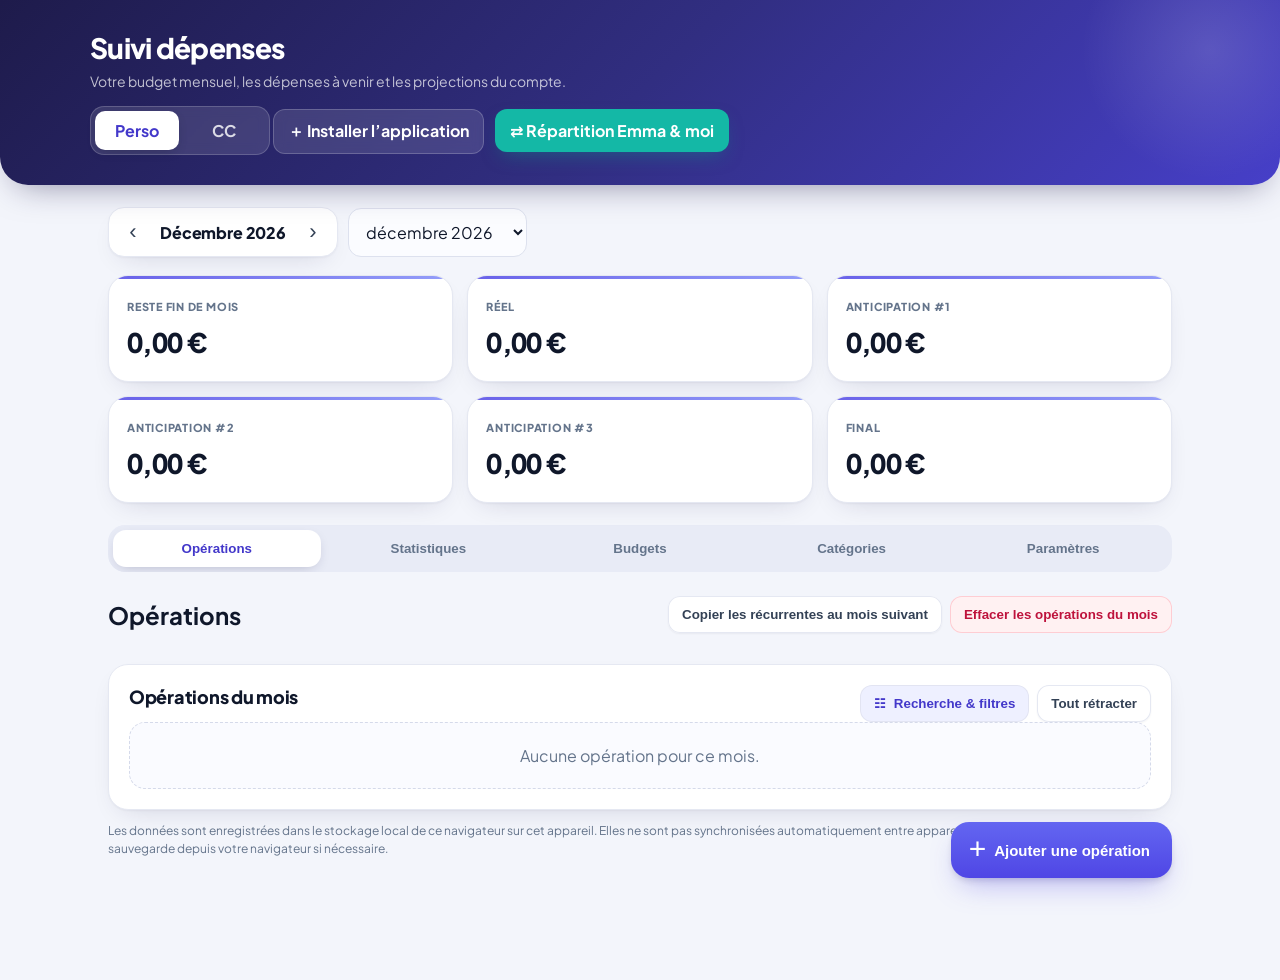
==== commit ae4abf9a: "Bouton + flottant partout et fenêtres qui tiennent sur un écran - Le bouton + et les fenêtres sorten" ====
--- a/index.html
+++ b/index.html
@@ -65,89 +65,11 @@
               title="Effacer les opérations du mois"
             >
               <span class="delete-month-icon" aria-hidden="true">🗑</span
-              ><span class="desktop-action-label">Effacer les opérations du mois</span></button
-            ><button
-              class="btn primary"
-              type="button"
-              id="openEntryModal"
-              aria-label="Ajouter une opération"
-              title="Ajouter une opération"
-            >
-              <span class="desktop-action-label">+ Ajouter une opération</span
-              ><span class="mobile-action-label" aria-hidden="true">+</span>
+              ><span class="desktop-action-label">Effacer les opérations du mois</span>
             </button>
           </div>
         </div>
-        <div class="modal hidden" id="entryModal">
-          <div class="modal-backdrop" id="modalBackdrop"></div>
-          <div class="modalbox">
-            <div class="sectionhead">
-              <h2 id="formTitle">Ajouter une opération</h2>
-              <button class="btn" type="button" id="closeEntryModal" aria-label="Fermer">✕</button>
-            </div>
-            <form id="entryForm">
-              <input type="hidden" id="editId" />
-              <div class="formgrid">
-                <div class="field">
-                  <label for="amount">Montant (€)</label
-                  ><input
-                    id="amount"
-                    type="number"
-                    inputmode="decimal"
-                    step=".01"
-                    min="0"
-                    required
-                    placeholder="0,00"
-                  />
-                </div>
-                <div class="field">
-                  <label for="label">Libellé</label
-                  ><input
-                    id="label"
-                    required
-                    placeholder="Ex. Courses, salaire…"
-                    list="labelSuggestions"
-                    autocomplete="off"
-                  /><datalist id="labelSuggestions"></datalist>
-                  <div id="labelHint" class="field-hint hidden"></div>
-                </div>
-                <div class="field">
-                  <label for="type">Type</label
-                  ><select id="type">
-                    <option value="expense">Dépense</option>
-                    <option value="income">Revenu</option>
-                  </select>
-                </div>
-                <div class="field">
-                  <label for="date">Date prévue / réelle</label><input id="date" type="date" required />
-                </div>
-                <div class="field">
-                  <label for="category">Catégorie</label
-                  ><select id="category"></select>
-                </div>
-                <div class="field">
-                  <label for="budget">Budget associé</label
-                  ><select id="budget"></select>
-                </div>
-                <div class="field full">
-                  <div class="checkrow">
-                    <label><input id="done" type="checkbox" /> Effectuée / reçue</label
-                    ><label><input id="recurring" type="checkbox" /> Récurrente</label
-                    ><label><input id="planned" type="checkbox" /> Prévu</label
-                    ><label><input id="afterSalary" type="checkbox" /> Après salaire</label>
-                  </div>
-                </div>
-                <div class="field full">
-                  <label for="notes">Note (facultatif)</label><input id="notes" placeholder="Détail…" />
-                </div>
-              </div>
-              <div class="actions">
-                <button class="btn primary" type="submit">Enregistrer</button
-                ><button class="btn" type="button" id="cancelEdit">Annuler</button>
-              </div>
-            </form>
-          </div>
-        </div>
+
         <div class="panel">
           <div class="sectionhead">
             <h2>Opérations du mois</h2>
@@ -165,62 +87,6 @@
             </div>
           </div>
           <div id="entryList" class="list"></div>
-        </div>
-        <div
-          class="modal hidden"
-          id="entryFiltersModal"
-          role="dialog"
-          aria-modal="true"
-          aria-labelledby="entryFiltersTitle"
-        >
-          <div class="modal-backdrop" id="entryFiltersBackdrop"></div>
-          <div class="modalbox entry-filters-box">
-            <div class="sectionhead">
-              <h2 id="entryFiltersTitle">Recherche, tri et filtres</h2>
-              <button class="btn" type="button" id="closeEntryFilters" aria-label="Fermer">✕</button>
-            </div>
-            <div class="entry-filter-fields">
-              <div class="field">
-                <label for="keywordSearch">Recherche</label
-                ><input
-                  id="keywordSearch"
-                  type="search"
-                  aria-label="Rechercher dans les opérations"
-                  placeholder="Rechercher une opération…"
-                />
-              </div>
-              <div class="field">
-                <label for="dateSort">Trier par date</label
-                ><select id="dateSort" aria-label="Trier par date">
-                  <option value="desc">Date : plus récente</option>
-                  <option value="asc">Date : plus ancienne</option>
-                </select>
-              </div>
-              <div class="field">
-                <label for="filter">Type d’opération</label
-                ><select id="filter" aria-label="Filtrer par type">
-                  <option value="all">Toutes</option>
-                  <option value="expense">Dépenses</option>
-                  <option value="income">Revenus</option>
-                  <option value="pending">À effectuer</option>
-                  <option value="done">Effectuées</option>
-                  <option value="recurring">Récurrentes</option>
-                </select>
-              </div>
-              <div class="field">
-                <label for="categoryFilter">Catégorie</label
-                ><select id="categoryFilter" aria-label="Filtrer par catégorie">
-                  <option value="all">Toutes les catégories</option>
-                </select>
-              </div>
-            </div>
-            <div class="entry-filter-actions">
-              <button class="btn" type="button" id="resetEntryFilters">Réinitialiser</button
-              ><button class="btn primary" type="button" id="applyEntryFilters">
-                Afficher les opérations
-              </button>
-            </div>
-          </div>
         </div>
       </section>
       <section id="stats" class="tabcontent hidden">
@@ -345,6 +211,139 @@
         navigateur si nécessaire.
       </p>
     </main>
+    <!-- Bouton flottant et fenêtres : hors des onglets animés pour rester fixés à l’écran -->
+    <button
+      class="btn primary fab"
+      type="button"
+      id="openEntryModal"
+      aria-label="Ajouter une opération"
+      title="Ajouter une opération"
+    >
+      <span aria-hidden="true" class="fab-plus">+</span><span class="fab-label">Ajouter une opération</span>
+    </button>
+    <div class="modal hidden" id="entryModal" role="dialog" aria-modal="true" aria-labelledby="formTitle">
+      <div class="modal-backdrop" id="modalBackdrop"></div>
+      <div class="modalbox entry-modalbox">
+        <div class="sectionhead modal-head">
+          <h2 id="formTitle">Ajouter une opération</h2>
+          <button class="btn" type="button" id="closeEntryModal" aria-label="Fermer">✕</button>
+        </div>
+        <form id="entryForm" class="modal-form">
+          <input type="hidden" id="editId" />
+          <div class="formgrid entry-formgrid">
+            <div class="field">
+              <label for="amount">Montant (€)</label
+              ><input
+                id="amount"
+                type="number"
+                inputmode="decimal"
+                step=".01"
+                min="0"
+                required
+                placeholder="0,00"
+              />
+            </div>
+            <div class="field">
+              <label for="type">Type</label
+              ><select id="type">
+                <option value="expense">Dépense</option>
+                <option value="income">Revenu</option>
+              </select>
+            </div>
+            <div class="field full">
+              <label for="label">Libellé</label
+              ><input
+                id="label"
+                required
+                placeholder="Ex. Courses, salaire…"
+                list="labelSuggestions"
+                autocomplete="off"
+              /><datalist id="labelSuggestions"></datalist>
+              <div id="labelHint" class="field-hint hidden"></div>
+            </div>
+            <div class="field"><label for="date">Date</label><input id="date" type="date" required /></div>
+            <div class="field">
+              <label for="category">Catégorie</label
+              ><select id="category"></select>
+            </div>
+            <div class="field">
+              <label for="budget">Budget</label
+              ><select id="budget"></select>
+            </div>
+            <div class="field">
+              <label for="notes">Note</label><input id="notes" placeholder="Facultatif" />
+            </div>
+            <div class="field full">
+              <div class="checkrow">
+                <label><input id="done" type="checkbox" /> Effectuée / reçue</label
+                ><label><input id="recurring" type="checkbox" /> Récurrente</label
+                ><label><input id="planned" type="checkbox" /> Prévu</label
+                ><label><input id="afterSalary" type="checkbox" /> Après salaire</label>
+              </div>
+            </div>
+          </div>
+          <div class="actions modal-actions">
+            <button class="btn primary" type="submit">Enregistrer</button
+            ><button class="btn" type="button" id="cancelEdit">Annuler</button>
+          </div>
+        </form>
+      </div>
+    </div>
+    <div
+      class="modal hidden"
+      id="entryFiltersModal"
+      role="dialog"
+      aria-modal="true"
+      aria-labelledby="entryFiltersTitle"
+    >
+      <div class="modal-backdrop" id="entryFiltersBackdrop"></div>
+      <div class="modalbox entry-filters-box">
+        <div class="sectionhead modal-head">
+          <h2 id="entryFiltersTitle">Recherche, tri et filtres</h2>
+          <button class="btn" type="button" id="closeEntryFilters" aria-label="Fermer">✕</button>
+        </div>
+        <div class="entry-filter-fields">
+          <div class="field">
+            <label for="keywordSearch">Recherche</label
+            ><input
+              id="keywordSearch"
+              type="search"
+              aria-label="Rechercher dans les opérations"
+              placeholder="Rechercher une opération…"
+            />
+          </div>
+          <div class="field">
+            <label for="dateSort">Trier par date</label
+            ><select id="dateSort" aria-label="Trier par date">
+              <option value="desc">Date : plus récente</option>
+              <option value="asc">Date : plus ancienne</option>
+            </select>
+          </div>
+          <div class="field">
+            <label for="filter">Type d’opération</label
+            ><select id="filter" aria-label="Filtrer par type">
+              <option value="all">Toutes</option>
+              <option value="expense">Dépenses</option>
+              <option value="income">Revenus</option>
+              <option value="pending">À effectuer</option>
+              <option value="done">Effectuées</option>
+              <option value="recurring">Récurrentes</option>
+            </select>
+          </div>
+          <div class="field">
+            <label for="categoryFilter">Catégorie</label
+            ><select id="categoryFilter" aria-label="Filtrer par catégorie">
+              <option value="all">Toutes les catégories</option>
+            </select>
+          </div>
+        </div>
+        <div class="entry-filter-actions">
+          <button class="btn" type="button" id="resetEntryFilters">Réinitialiser</button
+          ><button class="btn primary" type="button" id="applyEntryFilters">Afficher les opérations</button>
+        </div>
+      </div>
+    </div>
+
     <section id="sharedCalcPage" aria-label="Répartition des dépenses communes">
       <header class="sc-top">
         <div class="sc-topline">
--- a/styles.css
+++ b/styles.css
@@ -621,34 +621,11 @@
   }
 }
 @media (max-width: 700px) {
-  .entry-main-actions .btn.primary#openEntryModal {
-    width: 42px;
-    min-width: 42px;
-    height: 42px;
-    padding: 0;
-    margin: 0 auto;
-    border-radius: 12px;
-    font-size: 20px;
-    line-height: 1;
-  }
-  .entry-main-actions .btn.primary#openEntryModal .mobile-action-label {
-    font-size: 20px;
-    line-height: 1;
-  }
-}
-@media (max-width: 390px) {
-  .entry-main-actions .btn.primary#openEntryModal {
-    width: 38px;
-    min-width: 38px;
-    height: 38px;
-  }
-}
-@media (max-width: 700px) {
   .entry-main-actions {
     width: max-content;
     max-width: 100%;
     margin-left: auto !important;
-    grid-template-columns: max-content 42px 42px;
+    grid-template-columns: max-content 42px;
     justify-content: end;
   }
   .entry-main-actions .btn:first-child {
@@ -657,14 +634,10 @@
     padding-left: 10px;
     padding-right: 10px;
   }
-  .entry-main-actions .btn.primary#openEntryModal {
-    margin-left: 0;
-    margin-right: 0;
-  }
 }
 @media (max-width: 390px) {
   .entry-main-actions {
-    grid-template-columns: max-content 38px 38px;
+    grid-template-columns: max-content 38px;
   }
   .entry-main-actions .btn:first-child {
     padding-left: 8px;
--- a/components.css
+++ b/components.css
@@ -241,39 +241,158 @@
   accent-color: var(--brand);
 }
 
-/* Bouton flottant « Ajouter » sur mobile */
+/* Bouton flottant « Ajouter » : toujours en bas à droite de l'écran */
+.fab {
+  position: fixed;
+  right: max(20px, calc((100% - 1100px) / 2 + 18px));
+  bottom: calc(22px + env(safe-area-inset-bottom));
+  z-index: 900;
+  display: inline-flex;
+  align-items: center;
+  justify-content: center;
+  gap: 8px;
+  height: 56px;
+  padding: 0 22px 0 18px;
+  border-radius: 18px;
+  font-size: 15px;
+  box-shadow:
+    0 14px 30px -10px var(--glow),
+    0 4px 10px -4px #0f172a44 !important;
+}
+.fab-plus {
+  font-size: 30px;
+  font-weight: 500;
+  line-height: 1;
+  margin-top: -2px;
+}
+.wrap {
+  padding-bottom: 110px !important;
+}
+.toast-region {
+  bottom: calc(92px + env(safe-area-inset-bottom));
+}
 @media (max-width: 700px) {
-  .entry-main-actions {
-    grid-template-columns: max-content 42px !important;
-  }
-  .entry-main-actions .btn.primary#openEntryModal {
-    position: fixed;
-    right: 18px;
-    bottom: calc(20px + env(safe-area-inset-bottom));
-    z-index: 900;
-    width: 60px !important;
-    min-width: 60px !important;
-    height: 60px !important;
+  .fab {
+    width: 60px;
+    height: 60px;
+    padding: 0;
     border-radius: 20px;
-    font-size: 30px;
-    box-shadow:
-      0 14px 30px -10px var(--glow),
-      0 4px 10px -4px #0f172a44;
-  }
-  .entry-main-actions .btn.primary#openEntryModal .mobile-action-label {
-    font-size: 32px;
-    font-weight: 600;
-    line-height: 1;
-  }
-  #entries {
-    padding-bottom: 80px;
-  }
-  .toast-region {
-    bottom: calc(92px + env(safe-area-inset-bottom));
+  }
+  .fab-label {
+    display: none;
+  }
+  .fab-plus {
+    font-size: 34px;
   }
   .item.entry {
     gap: 8px;
     padding: 10px 6px 10px 8px;
+  }
+}
+
+/* Fenêtres : tiennent dans la hauteur de l'écran, la page derrière ne défile plus */
+html.modal-open,
+html.modal-open body {
+  overflow: hidden;
+}
+.modal {
+  overscroll-behavior: contain;
+}
+.modal-backdrop {
+  touch-action: none;
+}
+.modalbox {
+  max-height: calc(100dvh - 32px);
+  overscroll-behavior: contain;
+}
+.modal-head {
+  flex-wrap: nowrap !important;
+}
+.modal-head h2 {
+  margin: 0;
+  font-size: 19px;
+}
+.modal-head .btn {
+  flex: 0 0 auto;
+  width: 40px;
+  height: 40px;
+  padding: 0;
+}
+.entry-modalbox {
+  display: flex;
+  flex-direction: column;
+  overflow: hidden;
+  padding: 0;
+}
+.entry-modalbox .modal-head {
+  padding: 16px 18px 10px;
+  margin: 0 !important;
+}
+.modal-form {
+  display: flex;
+  flex-direction: column;
+  flex: 1;
+  min-height: 0;
+}
+.entry-formgrid {
+  flex: 1;
+  min-height: 0;
+  overflow-y: auto;
+  overscroll-behavior: contain;
+  padding: 4px 18px 14px;
+}
+.entry-formgrid .field {
+  min-width: 0;
+}
+.entry-formgrid input:not([type="checkbox"]),
+.entry-formgrid select {
+  min-width: 0;
+  width: 100%;
+}
+.modal-actions {
+  margin: 0 !important;
+  padding: 12px 18px calc(14px + env(safe-area-inset-bottom));
+  border-top: 1px solid var(--line);
+  background: #fff;
+}
+.modal-actions .btn {
+  flex: 1;
+  padding-top: 13px;
+  padding-bottom: 13px;
+}
+@media (max-width: 700px) {
+  .modal#entryModal {
+    padding: 10px;
+  }
+  .modal#entryModal .modalbox {
+    max-height: calc(100dvh - 20px);
+  }
+  .entry-formgrid {
+    grid-template-columns: repeat(2, minmax(0, 1fr));
+    gap: 10px;
+  }
+  .entry-formgrid .field.full {
+    grid-column: 1 / -1;
+  }
+  .entry-formgrid .field label {
+    margin-bottom: 4px;
+    font-size: 12px;
+  }
+  .entry-formgrid input:not([type="checkbox"]),
+  .entry-formgrid select {
+    padding: 10px 11px;
+    min-height: 44px;
+  }
+  .entry-formgrid .checkrow {
+    display: grid;
+    grid-template-columns: 1fr 1fr;
+    gap: 6px;
+  }
+  .entry-formgrid .checkrow label {
+    margin: 0;
+    padding: 9px 10px;
+    font-size: 13px;
+    line-height: 1.2;
   }
 }
 
@@ -440,3 +559,6 @@
 .data-table td:first-child::first-letter {
   text-transform: uppercase;
 }
+.checkrow input[type="checkbox"] {
+  flex: 0 0 auto;
+}
